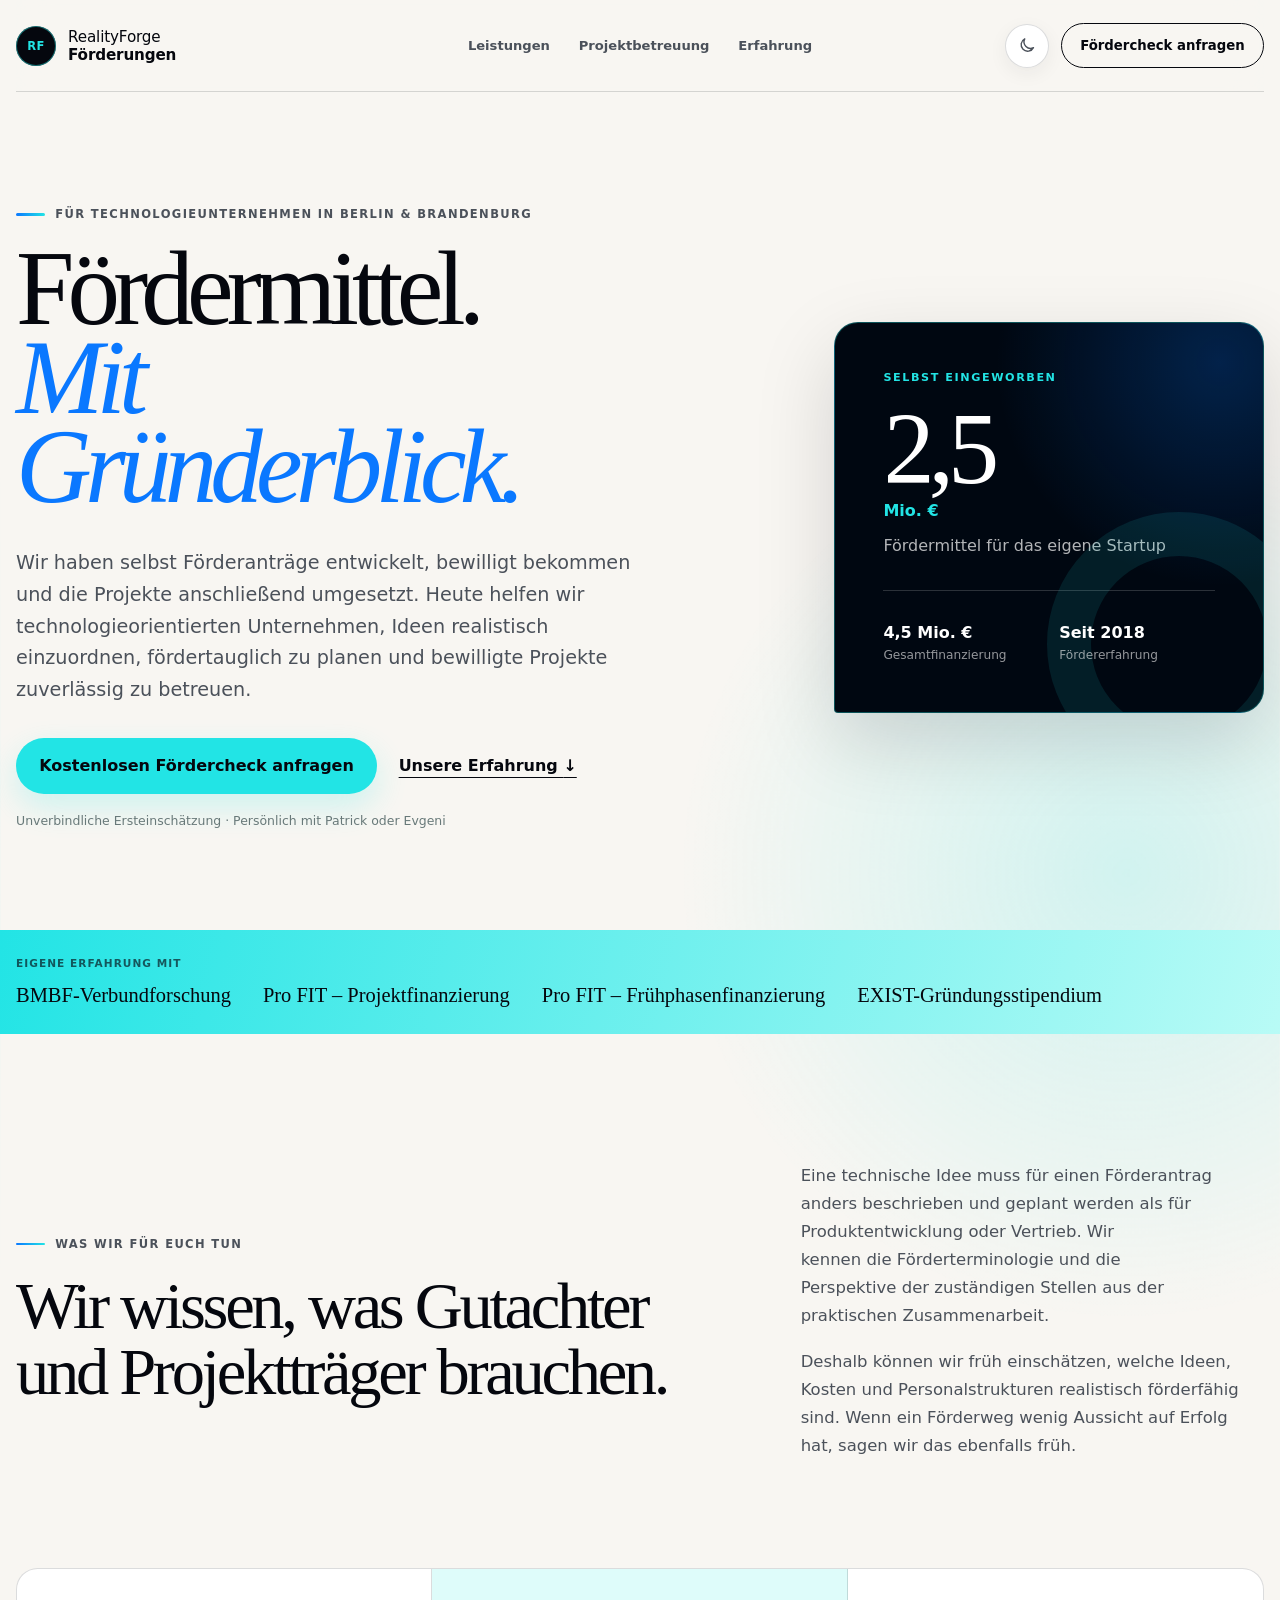
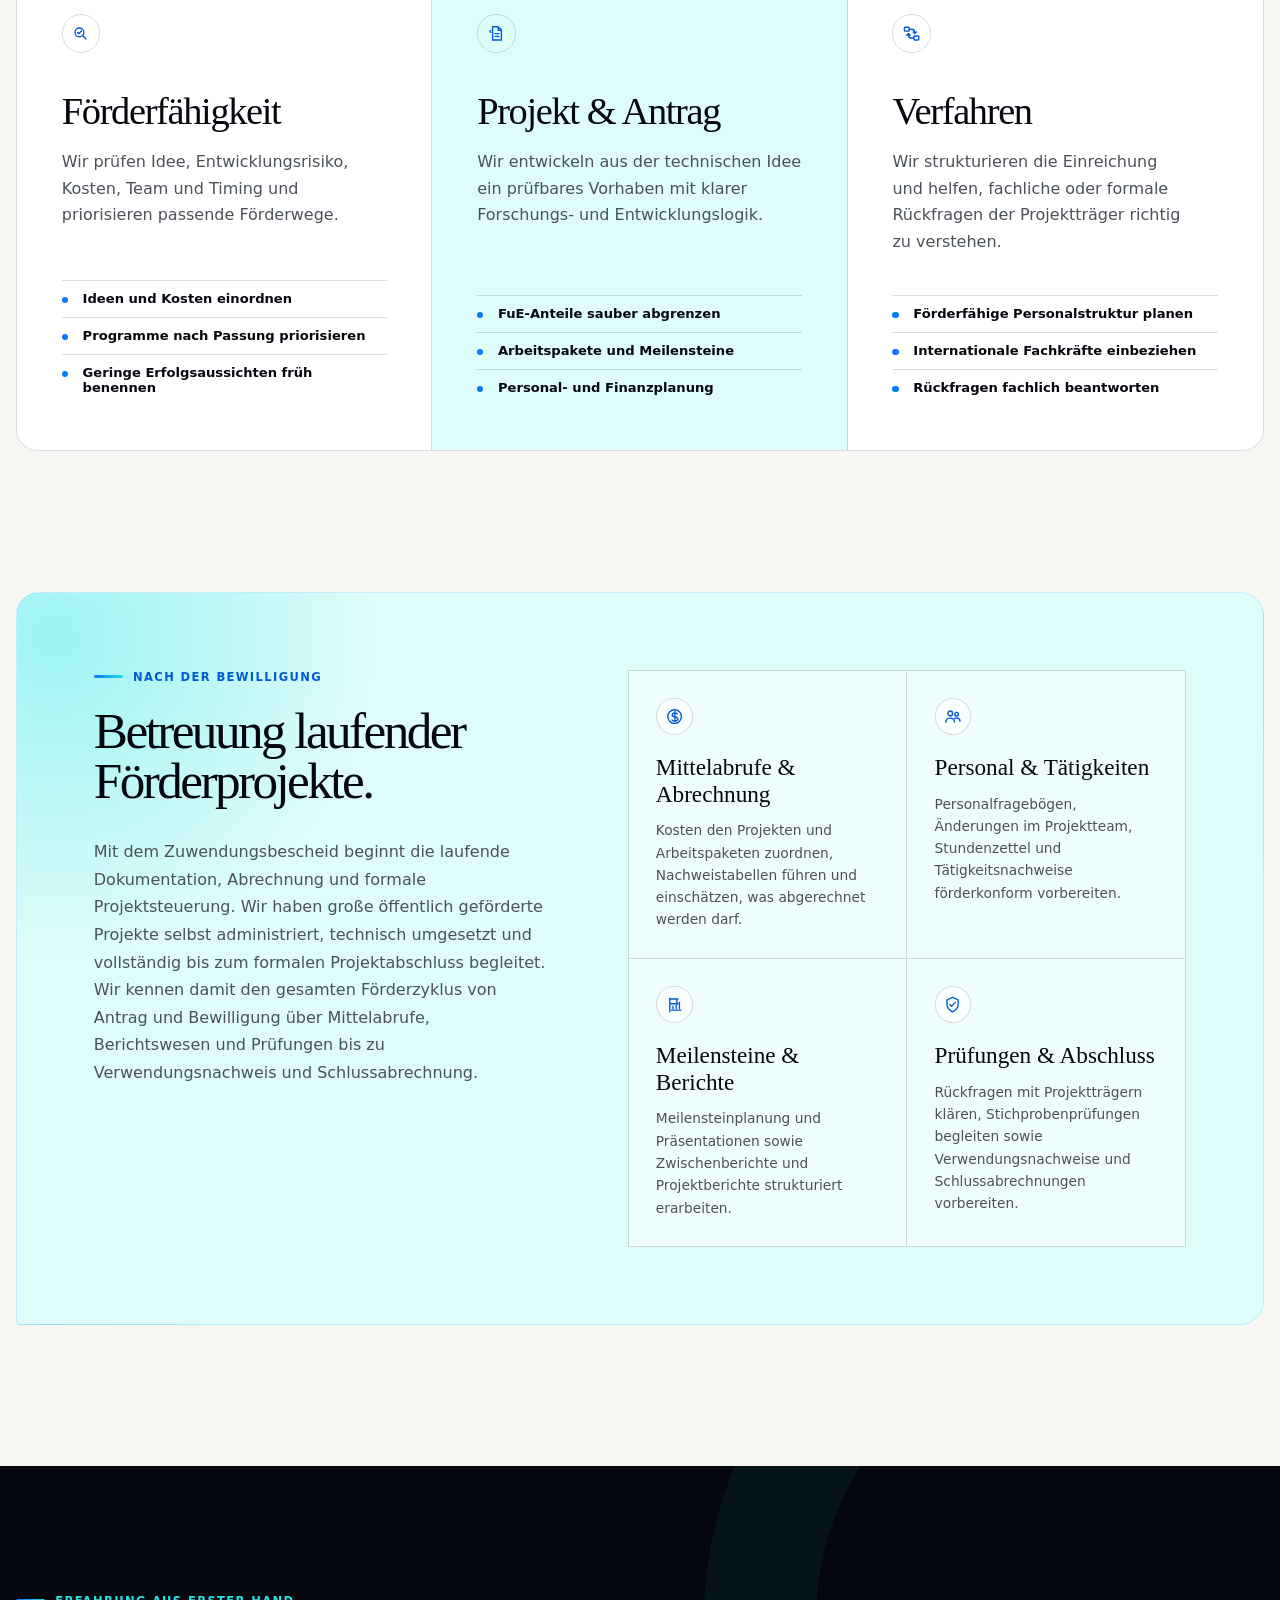
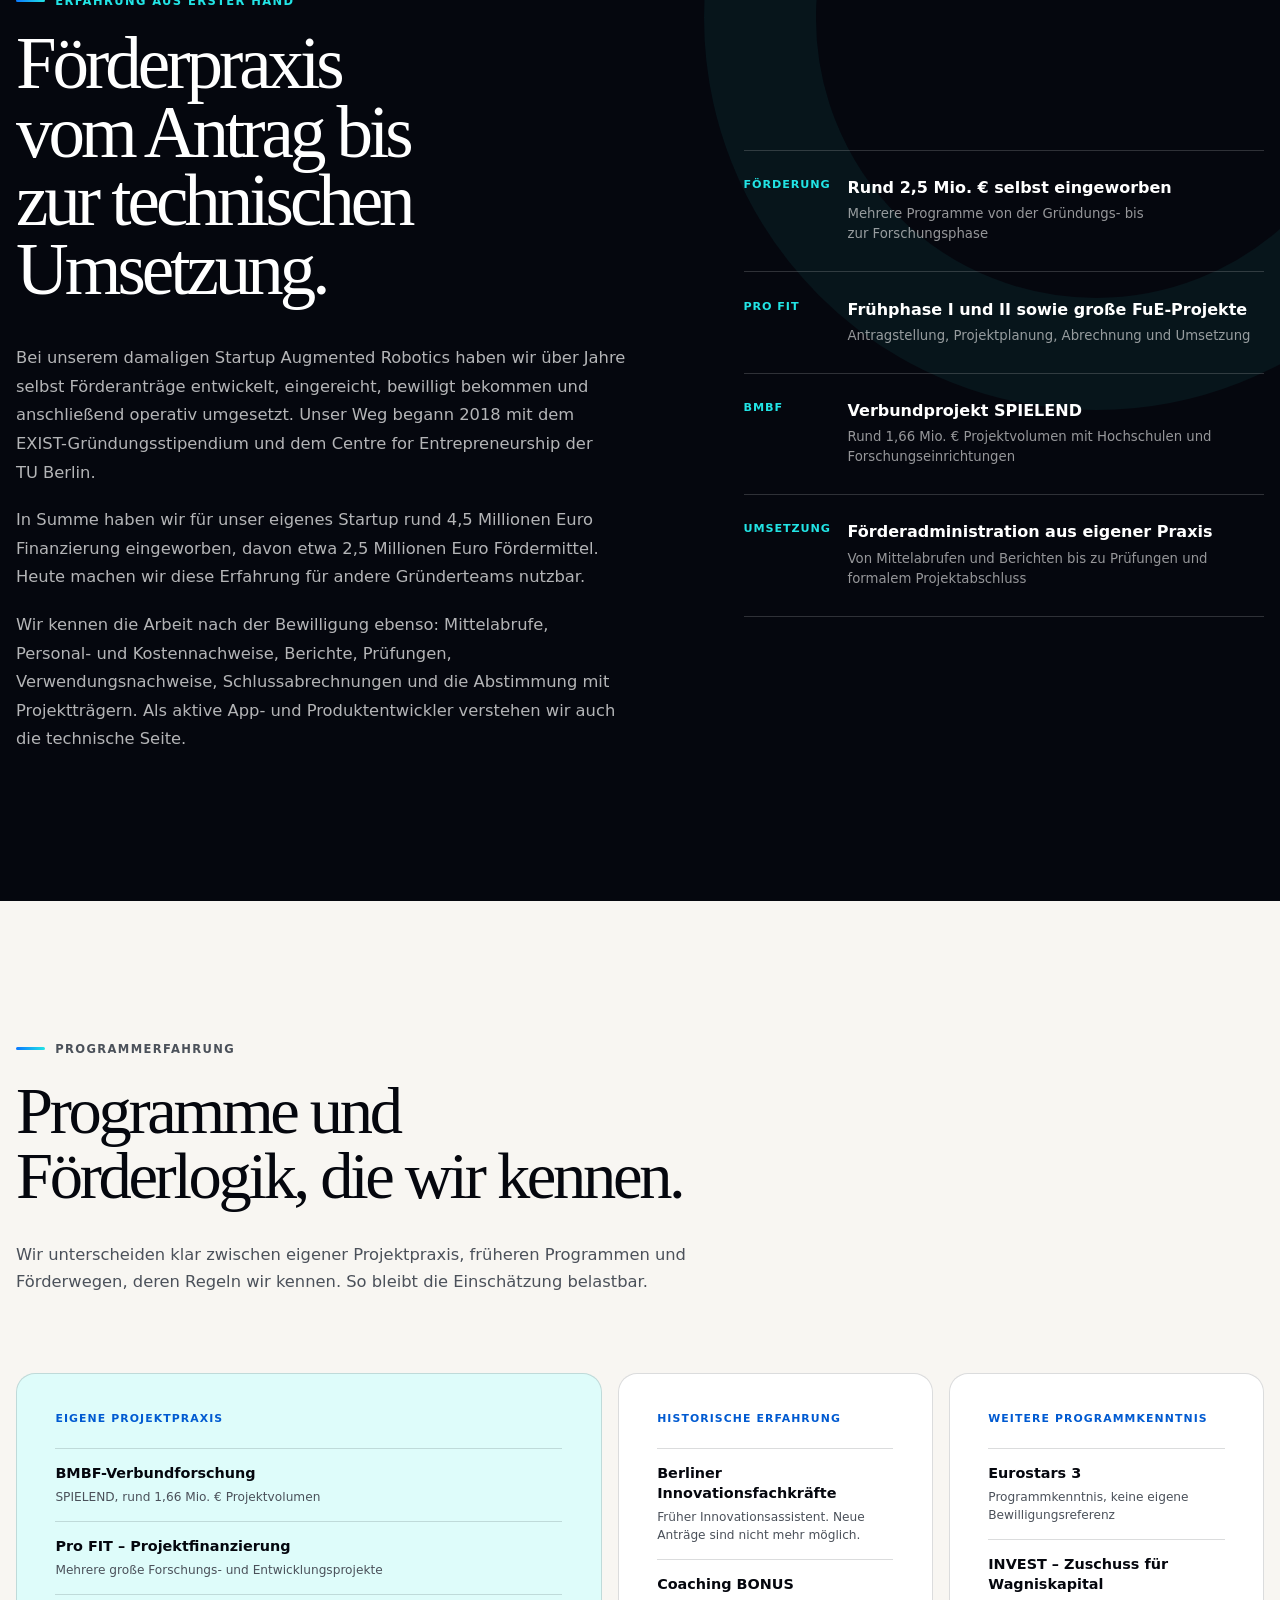
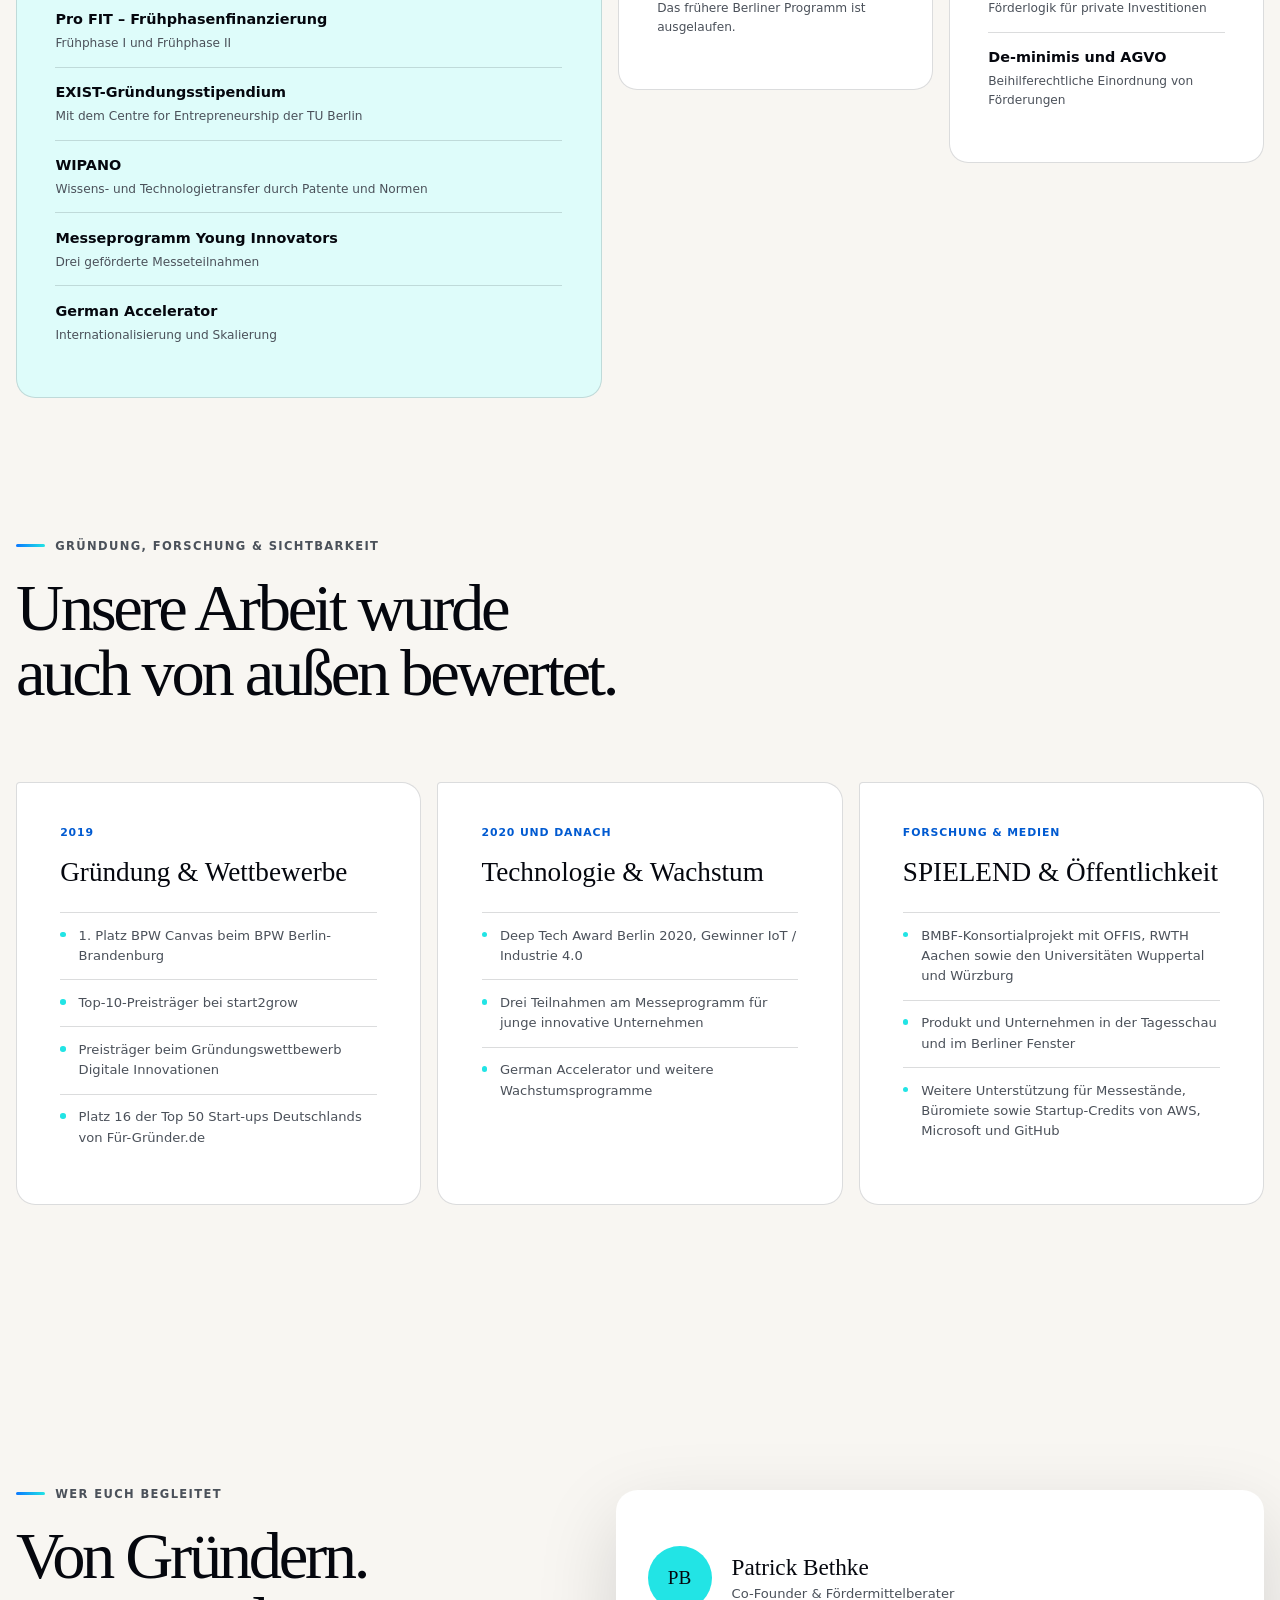
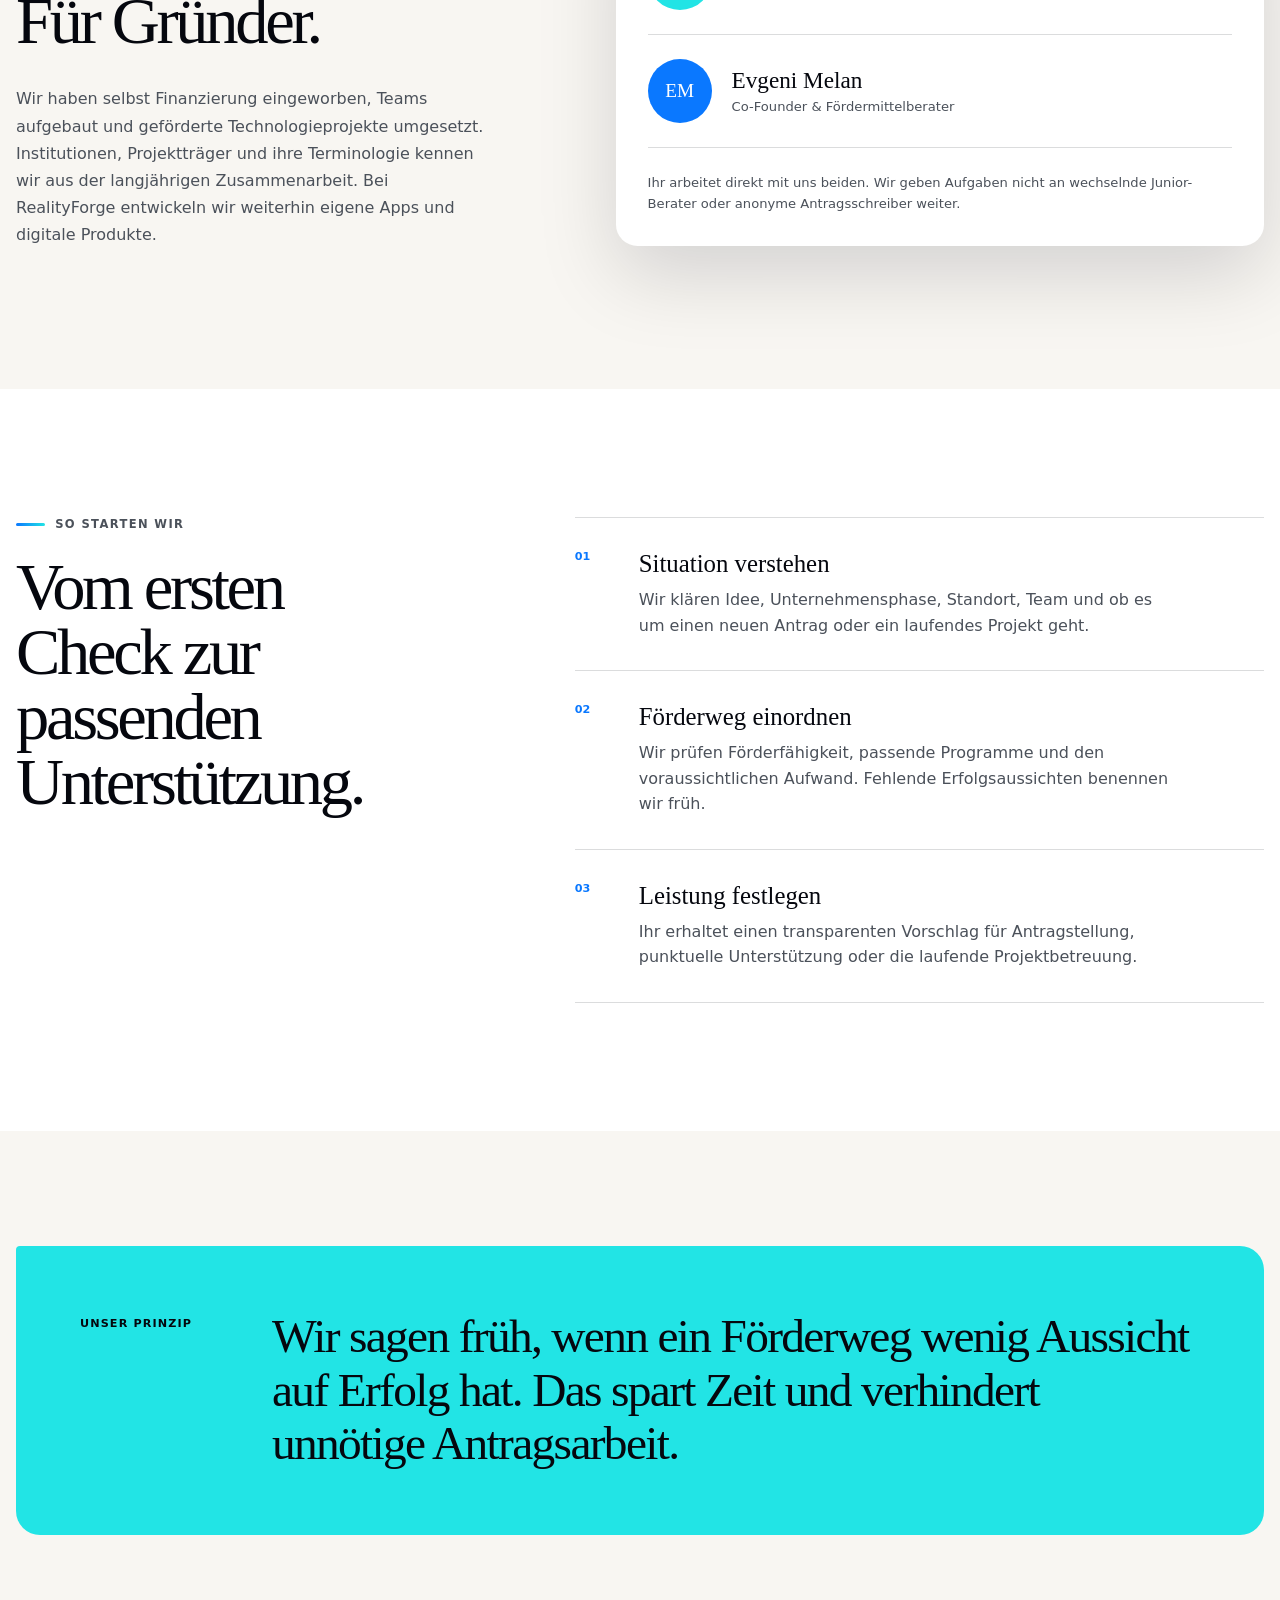
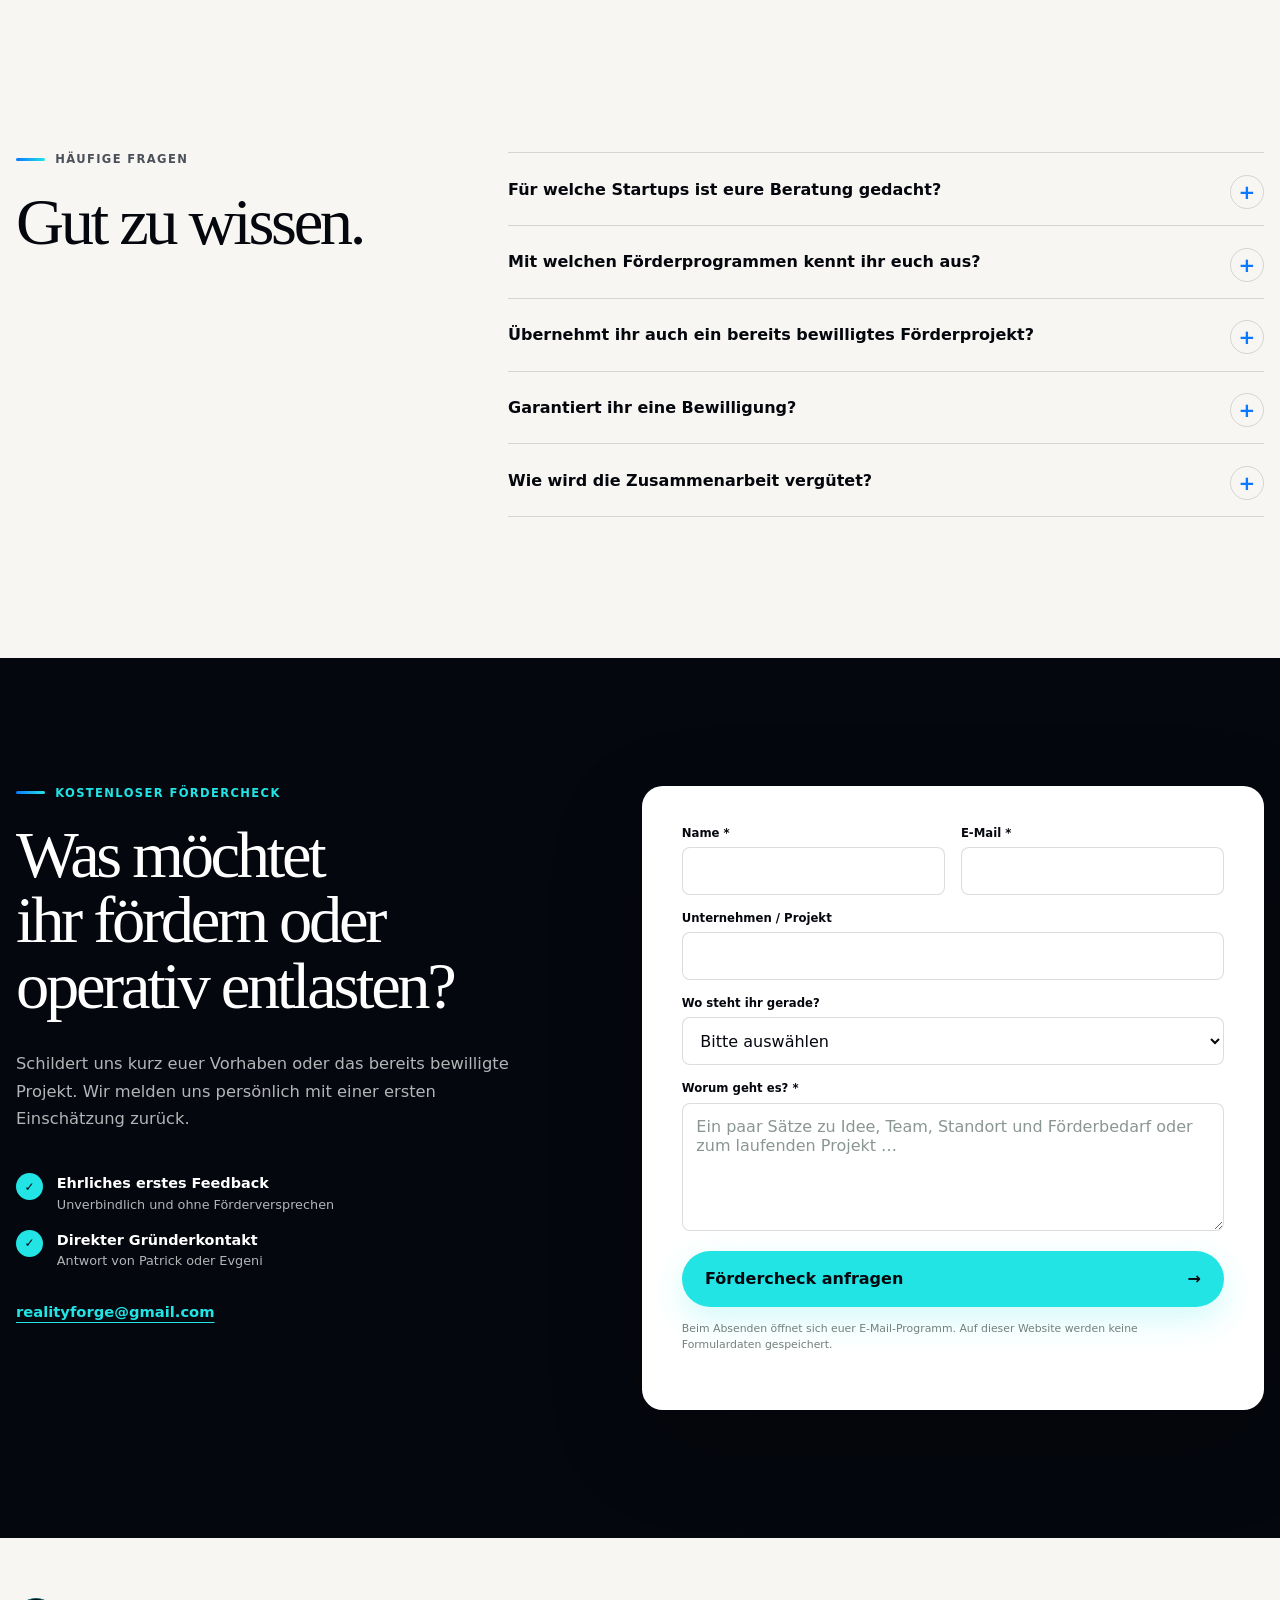
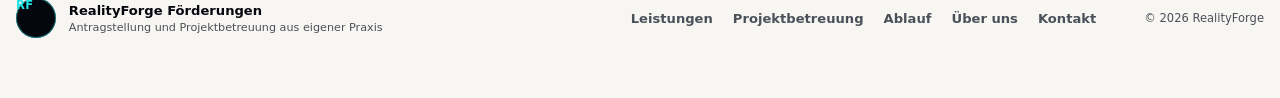
==== index.html @ 48eee64e "UI: Dark Mode und Leistungsicons ergänzen" ====
<!doctype html>
<html lang="de">
  <head>
    <meta charset="utf-8">
    <meta name="viewport" content="width=device-width, initial-scale=1">
    <meta name="description" content="RealityForge unterstützt technologieorientierte Unternehmen in Berlin und Brandenburg bei Förderfähigkeit, Antragstellung und der Betreuung laufender Förderprojekte.">
    <meta name="theme-color" content="#f8f6f2">
    <meta property="og:type" content="website">
    <meta property="og:locale" content="de_DE">
    <meta property="og:title" content="Fördermittel. Mit Gründerblick.">
    <meta property="og:description" content="Förderanträge und laufende Förderprojekte aus eigener Unternehmenspraxis begleiten lassen.">
    <meta property="og:url" content="https://foerderungen.realityforge.eu/">
    <meta property="og:image" content="https://foerderungen.realityforge.eu/public/og.png">
    <meta property="og:image:width" content="1200">
    <meta property="og:image:height" content="630">
    <meta property="og:image:alt" content="Fördermittel. Mit Gründerblick. Fördermittelberatung für Startups in Berlin und Brandenburg.">
    <meta name="twitter:card" content="summary_large_image">
    <meta name="twitter:title" content="Fördermittel. Mit Gründerblick.">
    <meta name="twitter:description" content="Förderanträge und laufende Förderprojekte aus eigener Unternehmenspraxis begleiten lassen.">
    <meta name="twitter:image" content="https://foerderungen.realityforge.eu/public/og.png">
    <link rel="canonical" href="https://foerderungen.realityforge.eu/">
    <title>RealityForge Fördermittelberatung · Berlin & Brandenburg</title>
    <script>
      (() => {
        const themeColor = document.querySelector('meta[name="theme-color"]');
        let theme = "light";

        try {
          const savedTheme = localStorage.getItem("theme");
          theme = savedTheme === "light" || savedTheme === "dark"
            ? savedTheme
            : window.matchMedia("(prefers-color-scheme: dark)").matches ? "dark" : "light";
        } catch (error) {
          theme = window.matchMedia("(prefers-color-scheme: dark)").matches ? "dark" : "light";
        }

        document.documentElement.dataset.theme = theme;
        document.documentElement.style.colorScheme = theme;
        themeColor.setAttribute("content", theme === "dark" ? "#090d14" : "#f8f6f2");
      })();
    </script>
    <link rel="stylesheet" href="styles.css">
    <script src="script.js" defer></script>
  </head>
  <body>
    <a class="skip-link" href="#main-content">Zum Inhalt springen</a>

    <header class="site-header">
      <a class="brand" href="#top" aria-label="RealityForge Fördermittelberatung – Startseite">
        <span class="brand-mark" aria-hidden="true">RF</span>
        <span>RealityForge <strong>Förderungen</strong></span>
      </a>
      <nav class="main-nav" aria-label="Hauptnavigation">
        <a href="#leistungen">Leistungen</a>
        <a href="#projektbetreuung">Projektbetreuung</a>
        <a href="#erfahrung">Erfahrung</a>
      </nav>
      <div class="header-actions">
        <button class="theme-toggle" type="button" aria-label="Dunklen Modus aktivieren" aria-pressed="false">
          <svg class="theme-icon theme-icon-moon" viewBox="0 0 24 24" aria-hidden="true">
            <path d="M20.2 15.2A8.5 8.5 0 0 1 8.8 3.8 8.5 8.5 0 1 0 20.2 15.2Z"></path>
          </svg>
          <svg class="theme-icon theme-icon-sun" viewBox="0 0 24 24" aria-hidden="true">
            <circle cx="12" cy="12" r="3.5"></circle>
            <path d="M12 2.2v2.1M12 19.7v2.1M21.8 12h-2.1M4.3 12H2.2M18.9 5.1l-1.5 1.5M6.6 17.4l-1.5 1.5M18.9 18.9l-1.5-1.5M6.6 6.6 5.1 5.1"></path>
          </svg>
        </button>
        <a class="header-cta" href="#kontakt">Fördercheck anfragen</a>
      </div>
    </header>

    <main id="main-content">
      <section class="hero" id="top" aria-labelledby="hero-title">
        <div class="hero-copy">
          <p class="eyebrow"><span></span> Für Technologieunternehmen in Berlin & Brandenburg</p>
          <h1 id="hero-title">Fördermittel.<br><em>Mit Gründerblick.</em></h1>
          <p class="hero-lead">
            Wir haben selbst Förderanträge entwickelt, bewilligt bekommen und die Projekte
            anschließend umgesetzt. Heute helfen wir technologieorientierten Unternehmen,
            Ideen realistisch einzuordnen, fördertauglich zu planen und bewilligte Projekte
            zuverlässig zu betreuen.
          </p>
          <div class="hero-actions">
            <a class="button button-primary" href="#kontakt">Kostenlosen Fördercheck anfragen</a>
            <a class="text-link" href="#erfahrung">Unsere Erfahrung <span aria-hidden="true">↓</span></a>
          </div>
          <p class="hero-note">Unverbindliche Ersteinschätzung · Persönlich mit Patrick oder Evgeni</p>
        </div>

        <aside class="funding-card" aria-label="Unsere Finanzierungserfahrung">
          <p class="card-kicker">Selbst eingeworben</p>
          <p class="card-number">2,5 <span>Mio. €</span></p>
          <p class="card-label">Fördermittel für das eigene Startup</p>
          <div class="card-rule"></div>
          <div class="card-meta">
            <div><strong>4,5 Mio. €</strong><span>Gesamtfinanzierung</span></div>
            <div><strong>Seit 2018</strong><span>Fördererfahrung</span></div>
          </div>
        </aside>
      </section>

      <section class="trust-strip" aria-label="Ausgewählte Erfahrung">
        <p>Eigene Erfahrung mit</p>
        <ul>
          <li>BMBF-Verbundforschung</li>
          <li>Pro FIT – Projektfinanzierung</li>
          <li>Pro FIT – Frühphasenfinanzierung</li>
          <li>EXIST-Gründungsstipendium</li>
        </ul>
      </section>

      <section class="section section-intro" id="leistungen" aria-labelledby="services-title">
        <div class="section-heading reveal">
          <p class="eyebrow"><span></span> Was wir für euch tun</p>
          <h2 id="services-title">Wir wissen, was Gutachter und Projektträger brauchen.</h2>
        </div>
        <div class="section-copy reveal">
          <p>
            Eine technische Idee muss für einen Förderantrag anders beschrieben und geplant
            werden als für Produktentwicklung oder Vertrieb. Wir kennen die Förderterminologie
            und die Perspektive der zuständigen Stellen aus der praktischen Zusammenarbeit.
          </p>
          <p>
            Deshalb können wir früh einschätzen, welche Ideen, Kosten und Personalstrukturen
            realistisch förderfähig sind. Wenn ein Förderweg wenig Aussicht auf Erfolg hat,
            sagen wir das ebenfalls früh.
          </p>
        </div>
      </section>

      <section class="service-grid" aria-label="Unsere Leistungen">
        <article class="service-card reveal">
          <span class="service-icon" aria-hidden="true">
            <svg viewBox="0 0 24 24"><circle cx="10.5" cy="10.5" r="5.5"></circle><path d="m14.5 14.5 4.3 4.3M8.2 10.6l1.5 1.5 3.2-3.4"></path></svg>
          </span>
          <h3>Förderfähigkeit</h3>
          <p>Wir prüfen Idee, Entwicklungsrisiko, Kosten, Team und Timing und priorisieren passende Förderwege.</p>
          <ul>
            <li>Ideen und Kosten einordnen</li>
            <li>Programme nach Passung priorisieren</li>
            <li>Geringe Erfolgsaussichten früh benennen</li>
          </ul>
        </article>
        <article class="service-card service-card-accent reveal">
          <span class="service-icon" aria-hidden="true">
            <svg viewBox="0 0 24 24"><path d="M7 3.5h7l4 4V20H7zM14 3.5V8h4M10 12h5M10 15.5h5"></path><path d="m4.5 8.5-1 1 1 1"></path></svg>
          </span>
          <h3>Projekt & Antrag</h3>
          <p>Wir entwickeln aus der technischen Idee ein prüfbares Vorhaben mit klarer Forschungs- und Entwicklungslogik.</p>
          <ul>
            <li>FuE-Anteile sauber abgrenzen</li>
            <li>Arbeitspakete und Meilensteine</li>
            <li>Personal- und Finanzplanung</li>
          </ul>
        </article>
        <article class="service-card reveal">
          <span class="service-icon" aria-hidden="true">
            <svg viewBox="0 0 24 24"><rect x="3" y="4" width="6" height="5" rx="1"></rect><rect x="15" y="15" width="6" height="5" rx="1"></rect><path d="M9 6.5h3a4 4 0 0 1 4 4v1M15 17.5h-3a4 4 0 0 1-4-4v-1M14 10l2 2 2-2M10 14l-2-2-2 2"></path></svg>
          </span>
          <h3>Verfahren</h3>
          <p>Wir strukturieren die Einreichung und helfen, fachliche oder formale Rückfragen der Projektträger richtig zu verstehen.</p>
          <ul>
            <li>Förderfähige Personalstruktur planen</li>
            <li>Internationale Fachkräfte einbeziehen</li>
            <li>Rückfragen fachlich beantworten</li>
          </ul>
        </article>
      </section>

      <section class="project-support-section" id="projektbetreuung" aria-labelledby="project-support-title">
        <div class="project-support-copy reveal">
          <p class="eyebrow eyebrow-light"><span></span> Nach der Bewilligung</p>
          <h2 id="project-support-title">Betreuung laufender<br>Förderprojekte.</h2>
          <p>
            Mit dem Zuwendungsbescheid beginnt die laufende Dokumentation, Abrechnung und
            formale Projektsteuerung. Wir haben große öffentlich geförderte Projekte selbst
            administriert, technisch umgesetzt und vollständig bis zum formalen Projektabschluss
            begleitet. Wir kennen damit den gesamten Förderzyklus von Antrag und Bewilligung über
            Mittelabrufe, Berichtswesen und Prüfungen bis zu Verwendungsnachweis und Schlussabrechnung.
          </p>
        </div>
        <div class="support-grid reveal">
          <article>
            <span class="support-icon" aria-hidden="true">
              <svg viewBox="0 0 24 24"><circle cx="12" cy="12" r="8.5"></circle><path d="M15.5 8.5c-.8-.7-1.8-1-3-1-2 0-3.5 1.1-3.5 2.6s1.4 2.1 3.4 2.4 3.6.9 3.6 2.5-1.6 2.6-3.7 2.6c-1.4 0-2.7-.5-3.6-1.3M12.4 5.5v13"></path></svg>
            </span>
            <h3>Mittelabrufe & Abrechnung</h3>
            <p>Kosten den Projekten und Arbeitspaketen zuordnen, Nachweistabellen führen und einschätzen, was abgerechnet werden darf.</p>
          </article>
          <article>
            <span class="support-icon" aria-hidden="true">
              <svg viewBox="0 0 24 24"><circle cx="9" cy="8" r="3"></circle><circle cx="17" cy="9" r="2.3"></circle><path d="M3.5 19c.4-3.3 2.4-5 5.5-5s5.1 1.7 5.5 5M14.5 14.5c.8-.5 1.7-.7 2.7-.7 2.3 0 3.8 1.3 4.1 3.8"></path></svg>
            </span>
            <h3>Personal & Tätigkeiten</h3>
            <p>Personalfragebögen, Änderungen im Projektteam, Stundenzettel und Tätigkeitsnachweise förderkonform vorbereiten.</p>
          </article>
          <article>
            <span class="support-icon" aria-hidden="true">
              <svg viewBox="0 0 24 24"><path d="M6 21V4M6 5h10l-1.7 3L16 11H6"></path><path d="M10 17v-3M14 17v-5M18 17V9M8 19h12"></path></svg>
            </span>
            <h3>Meilensteine & Berichte</h3>
            <p>Meilensteinplanung und Präsentationen sowie Zwischenberichte und Projektberichte strukturiert erarbeiten.</p>
          </article>
          <article>
            <span class="support-icon" aria-hidden="true">
              <svg viewBox="0 0 24 24"><path d="M12 3 19 6v5.2c0 4.4-2.7 7.7-7 9.8-4.3-2.1-7-5.4-7-9.8V6z"></path><path d="m8.5 12 2.2 2.2 4.8-5"></path></svg>
            </span>
            <h3>Prüfungen & Abschluss</h3>
            <p>Rückfragen mit Projektträgern klären, Stichprobenprüfungen begleiten sowie Verwendungsnachweise und Schlussabrechnungen vorbereiten.</p>
          </article>
        </div>
      </section>

      <section class="experience-section" id="erfahrung" aria-labelledby="experience-title">
        <div class="experience-story reveal">
          <p class="eyebrow eyebrow-light"><span></span> Erfahrung aus erster Hand</p>
          <h2 id="experience-title">Förderpraxis vom Antrag bis zur technischen Umsetzung.</h2>
          <p>
            Bei unserem damaligen Startup Augmented Robotics haben wir über Jahre selbst
            Förderanträge entwickelt, eingereicht, bewilligt bekommen und anschließend
            operativ umgesetzt. Unser Weg begann 2018 mit dem EXIST-Gründungsstipendium
            und dem Centre for Entrepreneurship der TU Berlin.
          </p>
          <p>
            In Summe haben wir für unser eigenes Startup rund 4,5 Millionen Euro Finanzierung
            eingeworben, davon etwa 2,5 Millionen Euro Fördermittel. Heute machen wir diese
            Erfahrung für andere Gründerteams nutzbar.
          </p>
          <p>
            Wir kennen die Arbeit nach der Bewilligung ebenso: Mittelabrufe, Personal- und
            Kostennachweise, Berichte, Prüfungen, Verwendungsnachweise, Schlussabrechnungen
            und die Abstimmung mit Projektträgern. Als aktive App- und Produktentwickler
            verstehen wir auch die technische Seite.
          </p>
        </div>

        <div class="milestones reveal" aria-label="Unsere Meilensteine">
          <div class="milestone">
            <span>Förderung</span>
            <div><strong>Rund 2,5 Mio. € selbst eingeworben</strong><p>Mehrere Programme von der Gründungs- bis zur Forschungsphase</p></div>
          </div>
          <div class="milestone">
            <span>Pro FIT</span>
            <div><strong>Frühphase I und II sowie große FuE-Projekte</strong><p>Antragstellung, Projektplanung, Abrechnung und Umsetzung</p></div>
          </div>
          <div class="milestone">
            <span>BMBF</span>
            <div><strong>Verbundprojekt SPIELEND</strong><p>Rund 1,66 Mio. € Projektvolumen mit Hochschulen und Forschungseinrichtungen</p></div>
          </div>
          <div class="milestone">
            <span>Umsetzung</span>
            <div><strong>Förderadministration aus eigener Praxis</strong><p>Von Mittelabrufen und Berichten bis zu Prüfungen und formalem Projektabschluss</p></div>
          </div>
        </div>
      </section>

      <section class="program-section" aria-labelledby="program-title">
        <div class="program-heading reveal">
          <p class="eyebrow"><span></span> Programmerfahrung</p>
          <h2 id="program-title">Programme und Förderlogik, die wir kennen.</h2>
          <p>
            Wir unterscheiden klar zwischen eigener Projektpraxis, früheren Programmen und
            Förderwegen, deren Regeln wir kennen. So bleibt die Einschätzung belastbar.
          </p>
        </div>
        <div class="program-groups">
          <article class="program-card program-card-primary reveal">
            <p class="program-label">Eigene Projektpraxis</p>
            <ul>
              <li><strong>BMBF-Verbundforschung</strong><span>SPIELEND, rund 1,66 Mio. € Projektvolumen</span></li>
              <li><strong>Pro FIT – Projektfinanzierung</strong><span>Mehrere große Forschungs- und Entwicklungsprojekte</span></li>
              <li><strong>Pro FIT – Frühphasenfinanzierung</strong><span>Frühphase I und Frühphase II</span></li>
              <li><strong>EXIST-Gründungsstipendium</strong><span>Mit dem Centre for Entrepreneurship der TU Berlin</span></li>
              <li><strong>WIPANO</strong><span>Wissens- und Technologietransfer durch Patente und Normen</span></li>
              <li><strong>Messeprogramm Young Innovators</strong><span>Drei geförderte Messeteilnahmen</span></li>
              <li><strong>German Accelerator</strong><span>Internationalisierung und Skalierung</span></li>
            </ul>
          </article>
          <article class="program-card reveal">
            <p class="program-label">Historische Erfahrung</p>
            <ul>
              <li><strong>Berliner Innovationsfachkräfte</strong><span>Früher Innovationsassistent. Neue Anträge sind nicht mehr möglich.</span></li>
              <li><strong>Coaching BONUS</strong><span>Das frühere Berliner Programm ist ausgelaufen.</span></li>
            </ul>
          </article>
          <article class="program-card reveal">
            <p class="program-label">Weitere Programmkenntnis</p>
            <ul>
              <li><strong>Eurostars 3</strong><span>Programmkenntnis, keine eigene Bewilligungsreferenz</span></li>
              <li><strong>INVEST – Zuschuss für Wagniskapital</strong><span>Förderlogik für private Investitionen</span></li>
              <li><strong>De-minimis und AGVO</strong><span>Beihilferechtliche Einordnung von Förderungen</span></li>
            </ul>
          </article>
        </div>
      </section>

      <section class="proof-section" aria-labelledby="proof-title">
        <div class="proof-heading reveal">
          <p class="eyebrow"><span></span> Gründung, Forschung & Sichtbarkeit</p>
          <h2 id="proof-title">Unsere Arbeit wurde auch von außen bewertet.</h2>
        </div>
        <div class="proof-grid">
          <article class="proof-card reveal">
            <p class="proof-year">2019</p>
            <h3>Gründung & Wettbewerbe</h3>
            <ul>
              <li>1. Platz BPW Canvas beim BPW Berlin-Brandenburg</li>
              <li>Top-10-Preisträger bei start2grow</li>
              <li>Preisträger beim Gründungswettbewerb Digitale Innovationen</li>
              <li>Platz 16 der Top 50 Start-ups Deutschlands von Für-Gründer.de</li>
            </ul>
          </article>
          <article class="proof-card reveal">
            <p class="proof-year">2020 und danach</p>
            <h3>Technologie & Wachstum</h3>
            <ul>
              <li>Deep Tech Award Berlin 2020, Gewinner IoT / Industrie 4.0</li>
              <li>Drei Teilnahmen am Messeprogramm für junge innovative Unternehmen</li>
              <li>German Accelerator und weitere Wachstumsprogramme</li>
            </ul>
          </article>
          <article class="proof-card reveal">
            <p class="proof-year">Forschung & Medien</p>
            <h3>SPIELEND & Öffentlichkeit</h3>
            <ul>
              <li>BMBF-Konsortialprojekt mit OFFIS, RWTH Aachen sowie den Universitäten Wuppertal und Würzburg</li>
              <li>Produkt und Unternehmen in der Tagesschau und im Berliner Fenster</li>
              <li>Weitere Unterstützung für Messestände, Büromiete sowie Startup-Credits von AWS, Microsoft und GitHub</li>
            </ul>
          </article>
        </div>
      </section>

      <section class="founder-section" id="ueber-uns" aria-labelledby="founders-title">
        <div class="founder-intro reveal">
          <p class="eyebrow"><span></span> Wer euch begleitet</p>
          <h2 id="founders-title">Von Gründern.<br>Für Gründer.</h2>
          <p>
            Wir haben selbst Finanzierung eingeworben, Teams aufgebaut und geförderte
            Technologieprojekte umgesetzt. Institutionen, Projektträger und ihre Terminologie
            kennen wir aus der langjährigen Zusammenarbeit. Bei RealityForge entwickeln wir
            weiterhin eigene Apps und digitale Produkte.
          </p>
        </div>
        <div class="founder-cards reveal">
          <article class="founder-card">
            <span class="founder-initials" aria-hidden="true">PB</span>
            <div><h3>Patrick Bethke</h3><p>Co-Founder & Fördermittelberater</p></div>
          </article>
          <article class="founder-card">
            <span class="founder-initials" aria-hidden="true">EM</span>
            <div><h3>Evgeni Melan</h3><p>Co-Founder & Fördermittelberater</p></div>
          </article>
          <p class="founder-note">Ihr arbeitet direkt mit uns beiden. Wir geben Aufgaben nicht an wechselnde Junior-Berater oder anonyme Antragsschreiber weiter.</p>
        </div>
      </section>

      <section class="process-section" id="ablauf" aria-labelledby="process-title">
        <div class="section-heading reveal">
          <p class="eyebrow"><span></span> So starten wir</p>
          <h2 id="process-title">Vom ersten Check zur passenden Unterstützung.</h2>
        </div>
        <ol class="process-list">
          <li class="reveal">
            <span>01</span>
            <div><h3>Situation verstehen</h3><p>Wir klären Idee, Unternehmensphase, Standort, Team und ob es um einen neuen Antrag oder ein laufendes Projekt geht.</p></div>
          </li>
          <li class="reveal">
            <span>02</span>
            <div><h3>Förderweg einordnen</h3><p>Wir prüfen Förderfähigkeit, passende Programme und den voraussichtlichen Aufwand. Fehlende Erfolgsaussichten benennen wir früh.</p></div>
          </li>
          <li class="reveal">
            <span>03</span>
            <div><h3>Leistung festlegen</h3><p>Ihr erhaltet einen transparenten Vorschlag für Antragstellung, punktuelle Unterstützung oder die laufende Projektbetreuung.</p></div>
          </li>
        </ol>
      </section>

      <section class="principle-banner reveal" aria-label="Unser Beratungsprinzip">
        <p>Unser Prinzip</p>
        <blockquote>Wir sagen früh, wenn ein Förderweg wenig Aussicht auf Erfolg hat. Das spart Zeit und verhindert unnötige Antragsarbeit.</blockquote>
      </section>

      <section class="faq-section" aria-labelledby="faq-title">
        <div class="faq-heading reveal">
          <p class="eyebrow"><span></span> Häufige Fragen</p>
          <h2 id="faq-title">Gut zu wissen.</h2>
        </div>
        <div class="faq-list">
          <details class="reveal">
            <summary>Für welche Startups ist eure Beratung gedacht?</summary>
            <p>Unser Fokus liegt auf innovativen und technologieorientierten Gründungsteams und Unternehmen aus Berlin und Brandenburg. Wir unterstützen frühe Vorhaben ebenso wie bereits bewilligte Projekte.</p>
          </details>
          <details class="reveal">
            <summary>Mit welchen Förderprogrammen kennt ihr euch aus?</summary>
            <p>Eigene Projektpraxis haben wir unter anderem mit dem EXIST-Gründungsstipendium, Pro FIT, BMBF-Verbundforschung, WIPANO, dem Messeprogramm Young Innovators und German Accelerator. Eurostars 3 und INVEST kennen wir aus der Programmlogik. Coaching BONUS und Berliner Innovationsfachkräfte führen wir nur als historische Erfahrung, da neue Anträge dort nicht mehr möglich sind.</p>
          </details>
          <details class="reveal">
            <summary>Übernehmt ihr auch ein bereits bewilligtes Förderprojekt?</summary>
            <p>Ja. Wir unterstützen während des gesamten Förderzyklus bis zum formalen Projektabschluss. Dazu gehören Mittelabrufe, Kosten- und Personalzuordnung, Stundenzettel, Tätigkeitsnachweise, Meilensteine, Berichte, Rückfragen, Stichprobenprüfungen sowie Verwendungsnachweise und Schlussabrechnungen. Der genaue Umfang richtet sich nach Programm und Projekt.</p>
          </details>
          <details class="reveal">
            <summary>Garantiert ihr eine Bewilligung?</summary>
            <p>Nein. Eine seriöse Fördermittelberatung kann keine Bewilligung garantieren. Wir können aber Chancen realistisch einordnen und die Qualität, Klarheit und Förderlogik eures Antrags verbessern.</p>
          </details>
          <details class="reveal">
            <summary>Wie wird die Zusammenarbeit vergütet?</summary>
            <p>Je nach Komplexität vereinbaren wir für Anträge eine kleine Startpauschale und eine Erfolgsvergütung auf die tatsächlich bewilligte Fördersumme. Bei einer Bewilligung wird die Startpauschale vollständig angerechnet. Die Betreuung laufender Projekte kalkulieren wir passend zum tatsächlichen Aufwand. Vor Beginn erhaltet ihr eine klare Beispielrechnung.</p>
          </details>
        </div>
      </section>

      <section class="contact-section" id="kontakt" aria-labelledby="contact-title">
        <div class="contact-copy reveal">
          <p class="eyebrow eyebrow-light"><span></span> Kostenloser Fördercheck</p>
          <h2 id="contact-title">Was möchtet ihr fördern oder operativ entlasten?</h2>
          <p>
            Schildert uns kurz euer Vorhaben oder das bereits bewilligte Projekt. Wir melden
            uns persönlich mit einer ersten Einschätzung zurück.
          </p>
          <div class="contact-promise">
            <span aria-hidden="true">✓</span>
            <p><strong>Ehrliches erstes Feedback</strong>Unverbindlich und ohne Förderversprechen</p>
          </div>
          <div class="contact-promise">
            <span aria-hidden="true">✓</span>
            <p><strong>Direkter Gründerkontakt</strong>Antwort von Patrick oder Evgeni</p>
          </div>
          <a class="contact-email" href="mailto:realityforge@gmail.com">realityforge@gmail.com</a>
        </div>

        <form class="contact-form reveal" data-recipient="realityforge@gmail.com">
          <div class="field-row">
            <label>
              <span>Name *</span>
              <input type="text" name="name" autocomplete="name" required>
            </label>
            <label>
              <span>E-Mail *</span>
              <input type="email" name="email" autocomplete="email" required>
            </label>
          </div>
          <label>
            <span>Unternehmen / Projekt</span>
            <input type="text" name="startup" autocomplete="organization">
          </label>
          <label>
            <span>Wo steht ihr gerade?</span>
            <select name="phase">
              <option value="">Bitte auswählen</option>
              <option>Ideenphase / Vorgründung</option>
              <option>Gegründet, vor erster Finanzierung</option>
              <option>Bereits finanziert / in Wachstum</option>
              <option>Förderprojekt bereits bewilligt / läuft</option>
              <option>Sonstige Situation</option>
            </select>
          </label>
          <label>
            <span>Worum geht es? *</span>
            <textarea name="message" rows="5" required placeholder="Ein paar Sätze zu Idee, Team, Standort und Förderbedarf oder zum laufenden Projekt …"></textarea>
          </label>
          <button class="button button-primary button-submit" type="submit">Fördercheck anfragen <span aria-hidden="true">→</span></button>
          <p class="form-note">Beim Absenden öffnet sich euer E-Mail-Programm. Auf dieser Website werden keine Formulardaten gespeichert.</p>
          <p class="form-status" role="status" aria-live="polite"></p>
        </form>
      </section>
    </main>

    <footer class="site-footer">
      <div class="footer-brand">
        <span class="brand-mark" aria-hidden="true">RF</span>
        <p><strong>RealityForge Förderungen</strong><span>Antragstellung und Projektbetreuung aus eigener Praxis</span></p>
      </div>
      <div class="footer-links">
        <a href="#leistungen">Leistungen</a>
        <a href="#projektbetreuung">Projektbetreuung</a>
        <a href="#ablauf">Ablauf</a>
        <a href="#ueber-uns">Über uns</a>
        <a href="#kontakt">Kontakt</a>
      </div>
      <p class="copyright">© <span data-current-year>2026</span> RealityForge</p>
    </footer>
  </body>
</html>
---- styles.css ----
:root {
  color-scheme: light;
  --ink: #05070e;
  --ink-deep: #000711;
  --ink-soft: #4b515a;
  --paper: #f8f6f2;
  --paper-light: #ffffff;
  --dark-section: #05070e;
  --dark-section-deep: #000711;
  --on-dark: #ffffff;
  --on-dark-soft: rgba(255, 255, 255, 0.7);
  --on-dark-muted: rgba(255, 255, 255, 0.58);
  --header-surface: rgba(248, 246, 242, 0.88);
  --support-surface: rgba(255, 255, 255, 0.52);
  --icon-surface: rgba(255, 255, 255, 0.64);
  --field-surface: #ffffff;
  --contrast-ink: #05070e;
  --hero-note: #687979;
  --form-muted: #71807d;
  --placeholder: #8a9693;
  --cyan: #22e4e5;
  --cyan-soft: #defcfa;
  --blue: #0a78ff;
  --blue-dark: #005ad1;
  --mint: var(--cyan);
  --mint-bright: var(--cyan-soft);
  --orange: var(--blue);
  --orange-dark: var(--blue-dark);
  --line: rgba(5, 7, 14, 0.14);
  --line-light: rgba(255, 255, 255, 0.17);
  --shadow: 0 1.8rem 5rem rgba(0, 7, 17, 0.15);
  --max: 78rem;
  font-family: Inter, ui-sans-serif, system-ui, -apple-system, BlinkMacSystemFont, "Segoe UI", sans-serif;
  color: var(--ink);
  background: var(--paper);
  font-synthesis: none;
}

:root[data-theme="dark"] {
  color-scheme: dark;
  --ink: #eef5f6;
  --ink-soft: #aebbbd;
  --paper: #090d14;
  --paper-light: #111722;
  --dark-section: #03060b;
  --dark-section-deep: #000711;
  --on-dark: #f7fbfb;
  --on-dark-soft: rgba(239, 248, 248, 0.72);
  --on-dark-muted: rgba(239, 248, 248, 0.6);
  --header-surface: rgba(9, 13, 20, 0.9);
  --support-surface: rgba(7, 21, 29, 0.72);
  --icon-surface: rgba(17, 23, 34, 0.72);
  --field-surface: #0a111b;
  --hero-note: #8fa1a3;
  --form-muted: #95a5a7;
  --placeholder: #829295;
  --cyan-soft: #0d2a33;
  --blue: #4c9fff;
  --blue-dark: #75b7ff;
  --mint-bright: #0d2a33;
  --line: rgba(213, 239, 241, 0.16);
  --line-light: rgba(255, 255, 255, 0.2);
  --shadow: 0 1.8rem 5rem rgba(0, 0, 0, 0.42);
}

* {
  box-sizing: border-box;
}

html {
  scroll-behavior: smooth;
  scroll-padding-top: 7rem;
}

body {
  min-width: 20rem;
  margin: 0;
  overflow-x: hidden;
  background:
    radial-gradient(circle at 88% 9%, rgba(34, 228, 229, 0.18), transparent 28rem),
    var(--paper);
  color: var(--ink);
  transition: background-color 220ms ease, color 220ms ease;
}

body,
button,
input,
select,
textarea {
  font: inherit;
}

a {
  color: inherit;
}

button,
input,
select,
textarea {
  color: inherit;
}

.skip-link {
  position: fixed;
  z-index: 100;
  top: 0.75rem;
  left: 0.75rem;
  padding: 0.75rem 1rem;
  transform: translateY(-150%);
  border-radius: 0.35rem;
  background: var(--paper-light);
  color: var(--ink);
  font-weight: 750;
}

.skip-link:focus {
  transform: translateY(0);
}

.site-header {
  position: sticky;
  z-index: 20;
  top: 0;
  width: min(100% - 2rem, var(--max));
  min-height: 5.75rem;
  margin-inline: auto;
  display: grid;
  grid-template-columns: 1fr auto 1fr;
  align-items: center;
  gap: 2rem;
  border-bottom: 1px solid var(--line);
  background: var(--header-surface);
  backdrop-filter: blur(1rem);
}

.brand {
  display: inline-flex;
  align-items: center;
  gap: 0.75rem;
  justify-self: start;
  font-size: 0.95rem;
  text-decoration: none;
  letter-spacing: -0.01em;
}

.brand strong {
  display: block;
}

.brand-mark {
  width: 2.5rem;
  flex: 0 0 auto;
  aspect-ratio: 1;
  display: grid;
  place-items: center;
  border-radius: 50%;
  background: var(--dark-section);
  color: var(--cyan);
  box-shadow: inset 0 0 0 1px rgba(34, 228, 229, 0.45);
  font-size: 0.72rem;
  font-weight: 850;
  letter-spacing: 0.04em;
}

.main-nav {
  display: flex;
  align-items: center;
  gap: 1.8rem;
}

.main-nav a,
.footer-links a {
  color: var(--ink-soft);
  font-size: 0.82rem;
  font-weight: 700;
  text-decoration: none;
}

.main-nav a:hover,
.footer-links a:hover {
  color: var(--orange);
}

.header-cta,
.button {
  display: inline-flex;
  align-items: center;
  justify-content: center;
  border: 0;
  border-radius: 999px;
  font-weight: 780;
  text-decoration: none;
  cursor: pointer;
  transition: transform 180ms ease, background-color 180ms ease, box-shadow 180ms ease;
}

.header-cta {
  min-height: 2.85rem;
  padding: 0.7rem 1.15rem;
  justify-self: end;
  border: 1px solid var(--ink);
  font-size: 0.83rem;
}

.header-actions {
  display: flex;
  align-items: center;
  justify-self: end;
  gap: 0.75rem;
}

.theme-toggle {
  width: 2.75rem;
  flex: 0 0 auto;
  aspect-ratio: 1;
  display: grid;
  place-items: center;
  padding: 0;
  border: 1px solid var(--line);
  border-radius: 50%;
  background: var(--paper-light);
  color: var(--ink-soft);
  cursor: pointer;
  box-shadow: 0 0.35rem 1.2rem rgba(0, 0, 0, 0.06);
  transition: border-color 180ms ease, color 180ms ease, transform 180ms ease, background-color 180ms ease;
}

.theme-toggle:hover {
  transform: translateY(-1px);
  border-color: var(--blue);
  color: var(--blue);
}

.theme-icon {
  width: 1.15rem;
  height: 1.15rem;
  fill: none;
  stroke: currentColor;
  stroke-width: 1.8;
  stroke-linecap: round;
  stroke-linejoin: round;
}

.theme-icon-sun,
:root[data-theme="dark"] .theme-icon-moon {
  display: none;
}

:root[data-theme="dark"] .theme-icon-sun {
  display: block;
}

.header-cta:hover,
.button:hover {
  transform: translateY(-2px);
}

.hero {
  width: min(100% - 2rem, var(--max));
  min-height: calc(100vh - 5.75rem);
  margin-inline: auto;
  padding: clamp(4.5rem, 9vw, 8rem) 0 clamp(4.5rem, 8vw, 7rem);
  display: grid;
  grid-template-columns: minmax(0, 1.25fr) minmax(18rem, 0.75fr);
  align-items: center;
  gap: clamp(3rem, 8vw, 8rem);
}

.eyebrow {
  margin: 0 0 1.4rem;
  display: flex;
  align-items: center;
  gap: 0.65rem;
  color: var(--ink-soft);
  font-size: 0.72rem;
  font-weight: 820;
  letter-spacing: 0.12em;
  text-transform: uppercase;
}

.eyebrow span {
  width: 1.8rem;
  height: 0.18rem;
  flex: 0 0 auto;
  border-radius: 999px;
  background: linear-gradient(90deg, var(--blue), var(--cyan));
}

.eyebrow-light {
  color: var(--mint);
}

h1,
h2,
h3,
p {
  text-wrap: pretty;
}

h1,
h2 {
  text-wrap: balance;
}

h1 {
  max-width: 11ch;
  margin: 0;
  font-family: Georgia, "Times New Roman", serif;
  font-size: clamp(3.8rem, 8.2vw, 7.8rem);
  font-weight: 500;
  line-height: 0.85;
  letter-spacing: -0.065em;
}

h1 em,
.experience-story h2 em {
  color: var(--orange);
  font-weight: 500;
}

.hero-lead {
  max-width: 41rem;
  margin: 2.25rem 0 0;
  color: var(--ink-soft);
  font-size: clamp(1.05rem, 1.5vw, 1.27rem);
  line-height: 1.65;
}

.hero-actions {
  margin-top: 2rem;
  display: flex;
  align-items: center;
  flex-wrap: wrap;
  gap: 1.35rem;
}

.button {
  min-height: 3.5rem;
  padding: 0.9rem 1.45rem;
}

.button-primary {
  background: var(--cyan);
  color: var(--contrast-ink);
  box-shadow: 0 0.8rem 2rem rgba(34, 228, 229, 0.2);
}

.button-primary:hover {
  background: #5ff4f1;
  box-shadow: 0 1rem 2.2rem rgba(34, 228, 229, 0.3);
}

.text-link {
  font-weight: 750;
  text-underline-offset: 0.35rem;
}

.hero-note {
  margin: 1.2rem 0 0;
  color: var(--hero-note);
  font-size: 0.78rem;
}

.funding-card {
  position: relative;
  overflow: hidden;
  margin: 0;
  padding: clamp(2rem, 4vw, 3rem);
  border-radius: 1.5rem 1.5rem 1.5rem 0.25rem;
  border: 1px solid rgba(34, 228, 229, 0.34);
  background:
    radial-gradient(circle at 90% 10%, rgba(10, 120, 255, 0.24), transparent 14rem),
    var(--dark-section-deep);
  color: var(--on-dark);
  box-shadow: var(--shadow);
}

.funding-card::after {
  content: "";
  position: absolute;
  right: -3rem;
  bottom: -4rem;
  width: 11rem;
  aspect-ratio: 1;
  border: 2.8rem solid rgba(34, 228, 229, 0.1);
  border-radius: 50%;
}

.card-kicker {
  margin: 0 0 1.2rem;
  color: var(--mint);
  font-size: 0.7rem;
  font-weight: 820;
  letter-spacing: 0.14em;
  text-transform: uppercase;
}

.card-number {
  margin: 0;
  font-family: Georgia, "Times New Roman", serif;
  font-size: clamp(4rem, 8vw, 6.5rem);
  line-height: 0.9;
  letter-spacing: -0.06em;
}

.card-number span {
  display: block;
  margin-top: 0.55rem;
  color: var(--mint);
  font-family: Inter, ui-sans-serif, system-ui, sans-serif;
  font-size: 1rem;
  font-weight: 800;
  letter-spacing: 0;
}

.card-label {
  max-width: 18rem;
  margin: 1rem 0 0;
  color: var(--on-dark-soft);
  line-height: 1.5;
}

.card-rule {
  height: 1px;
  margin: 2rem 0;
  background: var(--line-light);
}

.card-meta {
  position: relative;
  z-index: 1;
  display: grid;
  grid-template-columns: repeat(2, minmax(0, 1fr));
  gap: 1.25rem;
}

.card-meta strong,
.card-meta span {
  display: block;
}

.card-meta strong {
  margin-bottom: 0.3rem;
  font-size: 1rem;
}

.card-meta span {
  color: var(--on-dark-muted);
  font-size: 0.76rem;
  line-height: 1.4;
}

.trust-strip {
  padding: 1.7rem max(1rem, calc((100% - var(--max)) / 2));
  background: linear-gradient(105deg, var(--cyan), #b8fbf6);
  color: var(--contrast-ink);
}

.trust-strip p {
  margin: 0 0 0.9rem;
  color: rgba(5, 7, 14, 0.64);
  font-size: 0.66rem;
  font-weight: 820;
  letter-spacing: 0.1em;
  text-transform: uppercase;
}

.trust-strip ul {
  margin: 0;
  padding: 0;
  display: flex;
  align-items: center;
  flex-wrap: wrap;
  gap: 0.65rem 2rem;
  list-style: none;
}

.trust-strip li {
  font-family: Georgia, "Times New Roman", serif;
  font-size: clamp(1rem, 1.8vw, 1.28rem);
}

.section {
  width: min(100% - 2rem, var(--max));
  margin-inline: auto;
}

.section-intro {
  padding: clamp(6rem, 10vw, 10rem) 0 clamp(4rem, 7vw, 6rem);
  display: grid;
  grid-template-columns: minmax(0, 1.08fr) minmax(22rem, 0.72fr);
  align-items: center;
  gap: clamp(3rem, 7vw, 7rem);
}

.section-heading h2,
.founder-intro h2,
.process-section h2,
.faq-heading h2,
.contact-copy h2 {
  margin: 0;
  font-family: Georgia, "Times New Roman", serif;
  font-size: clamp(2.8rem, 5.2vw, 5rem);
  font-weight: 500;
  line-height: 0.98;
  letter-spacing: -0.05em;
}

.section-copy {
  max-width: 34rem;
  justify-self: end;
  color: var(--ink-soft);
  font-size: 1.03rem;
  line-height: 1.7;
}

.section-copy p {
  margin: 0 0 1.15rem;
}

.service-grid {
  width: min(100% - 2rem, var(--max));
  margin: 0 auto clamp(7rem, 11vw, 11rem);
  display: grid;
  grid-template-columns: repeat(3, minmax(0, 1fr));
  border: 1px solid var(--line);
  border-radius: 1.35rem;
  overflow: hidden;
  background: var(--paper-light);
}

.service-card {
  min-height: 29rem;
  padding: clamp(2rem, 3.5vw, 3rem);
  display: flex;
  flex-direction: column;
  border-right: 1px solid var(--line);
}

.service-card:last-child {
  border-right: 0;
}

.service-card-accent {
  background: var(--mint-bright);
}

.service-icon,
.support-icon {
  width: 2.4rem;
  flex: 0 0 auto;
  aspect-ratio: 1;
  display: grid;
  place-items: center;
  border: 1px solid var(--line);
  border-radius: 50%;
  color: var(--blue-dark);
}

.service-icon svg,
.support-icon svg {
  width: 1.2rem;
  height: 1.2rem;
  fill: none;
  stroke: currentColor;
  stroke-width: 1.7;
  stroke-linecap: round;
  stroke-linejoin: round;
}

.service-card h3 {
  margin: 2.3rem 0 1rem;
  font-family: Georgia, "Times New Roman", serif;
  font-size: clamp(1.8rem, 3vw, 2.45rem);
  font-weight: 500;
  letter-spacing: -0.035em;
}

.service-card > p {
  margin: 0;
  color: var(--ink-soft);
  line-height: 1.65;
}

.service-card ul {
  margin: auto 0 0;
  padding: 2.5rem 0 0;
  list-style: none;
}

.service-card li {
  position: relative;
  padding: 0.65rem 0 0.65rem 1.3rem;
  border-top: 1px solid var(--line);
  font-size: 0.82rem;
  font-weight: 700;
}

.service-card li::before {
  content: "";
  position: absolute;
  top: 1rem;
  left: 0;
  width: 0.38rem;
  aspect-ratio: 1;
  border-radius: 50%;
  background: var(--orange);
}

.project-support-section {
  width: min(100% - 2rem, var(--max));
  margin: 0 auto clamp(7rem, 11vw, 11rem);
  padding: clamp(2.5rem, 6vw, 5.5rem);
  display: grid;
  grid-template-columns: minmax(0, 0.9fr) minmax(0, 1.1fr);
  align-items: start;
  gap: clamp(3rem, 6vw, 5rem);
  border: 1px solid rgba(10, 120, 255, 0.12);
  border-radius: 1.5rem 1.5rem 1.5rem 0.25rem;
  background:
    radial-gradient(circle at 3% 6%, rgba(34, 228, 229, 0.35), transparent 20rem),
    var(--cyan-soft);
}

.project-support-copy,
.support-grid {
  min-width: 0;
}

.project-support-section .eyebrow-light {
  color: var(--blue-dark);
}

.project-support-copy h2,
.program-heading h2,
.proof-heading h2 {
  margin: 0;
  font-family: Georgia, "Times New Roman", serif;
  font-size: clamp(2.8rem, 5.2vw, 5rem);
  font-weight: 500;
  line-height: 0.98;
  letter-spacing: -0.05em;
}

.project-support-copy h2 {
  font-size: clamp(2.6rem, 4vw, 3.8rem);
  overflow-wrap: normal;
  hyphens: none;
}

.project-support-copy > p:last-child {
  margin: 2rem 0 0;
  color: var(--ink-soft);
  line-height: 1.72;
}

.support-grid {
  display: grid;
  grid-template-columns: repeat(2, minmax(0, 1fr));
  border-top: 1px solid var(--line);
  border-left: 1px solid var(--line);
}

.support-grid article {
  min-height: 15rem;
  padding: 1.7rem;
  border-right: 1px solid var(--line);
  border-bottom: 1px solid var(--line);
  background: var(--support-surface);
}

.proof-year {
  color: var(--blue-dark);
  font-size: 0.68rem;
  font-weight: 820;
  letter-spacing: 0.08em;
  text-transform: uppercase;
}

.support-icon {
  width: 2.3rem;
  background: var(--icon-surface);
}

.support-grid h3 {
  margin: 1.2rem 0 0.75rem;
  font-family: Georgia, "Times New Roman", serif;
  font-size: 1.45rem;
  font-weight: 500;
  line-height: 1.15;
}

.support-grid p {
  margin: 0;
  color: var(--ink-soft);
  font-size: 0.86rem;
  line-height: 1.62;
}

.experience-section {
  position: relative;
  overflow: hidden;
  padding: clamp(6rem, 10vw, 10rem) max(1rem, calc((100% - var(--max)) / 2));
  display: grid;
  grid-template-columns: minmax(0, 1fr) minmax(20rem, 0.85fr);
  align-items: center;
  gap: clamp(4rem, 9vw, 9rem);
  background: var(--dark-section);
  color: var(--on-dark);
}

.experience-section::before {
  content: "";
  position: absolute;
  top: -15rem;
  right: -13rem;
  width: 35rem;
  aspect-ratio: 1;
  border: 7rem solid rgba(34, 228, 229, 0.06);
  border-radius: 50%;
}

.experience-story,
.milestones {
  position: relative;
  z-index: 1;
}

.experience-story h2 {
  margin: 0 0 2.5rem;
  font-family: Georgia, "Times New Roman", serif;
  font-size: clamp(3rem, 5.7vw, 5.5rem);
  font-weight: 500;
  line-height: 0.94;
  letter-spacing: -0.055em;
}

.experience-story > p:not(.eyebrow) {
  max-width: 42rem;
  margin: 0 0 1.2rem;
  color: var(--on-dark-soft);
  font-size: 1.02rem;
  line-height: 1.75;
}

.milestones {
  border-top: 1px solid var(--line-light);
}

.milestone {
  padding: 1.7rem 0;
  display: grid;
  grid-template-columns: 5.5rem 1fr;
  gap: 1rem;
  border-bottom: 1px solid var(--line-light);
}

.milestone > span {
  color: var(--mint);
  font-size: 0.7rem;
  font-weight: 820;
  letter-spacing: 0.08em;
  text-transform: uppercase;
}

.milestone strong {
  display: block;
  font-size: 1rem;
}

.milestone p {
  margin: 0.45rem 0 0;
  color: var(--on-dark-muted);
  font-size: 0.83rem;
  line-height: 1.5;
}

.program-section,
.proof-section {
  width: min(100% - 2rem, var(--max));
  margin-inline: auto;
  padding: clamp(7rem, 11vw, 11rem) 0;
}

.program-heading,
.proof-heading {
  max-width: 55rem;
  margin-bottom: clamp(3rem, 6vw, 5rem);
}

.program-heading > p:last-child {
  max-width: 43rem;
  margin: 2rem 0 0;
  color: var(--ink-soft);
  font-size: 1.02rem;
  line-height: 1.7;
}

.program-groups {
  display: grid;
  grid-template-columns: minmax(0, 1.45fr) repeat(2, minmax(0, 0.78fr));
  gap: 1rem;
  align-items: start;
}

.program-card {
  padding: clamp(1.7rem, 3vw, 2.4rem);
  border: 1px solid var(--line);
  border-radius: 1.2rem;
  background: var(--paper-light);
}

.program-card-primary {
  background: var(--cyan-soft);
}

.program-label {
  margin: 0 0 1.4rem;
  color: var(--blue-dark);
  font-size: 0.68rem;
  font-weight: 820;
  letter-spacing: 0.1em;
  text-transform: uppercase;
}

.program-card ul,
.proof-card ul {
  margin: 0;
  padding: 0;
  list-style: none;
}

.program-card li {
  padding: 0.9rem 0;
  border-top: 1px solid var(--line);
}

.program-card strong,
.program-card span {
  display: block;
}

.program-card strong {
  font-size: 0.9rem;
  line-height: 1.4;
}

.program-card span {
  margin-top: 0.3rem;
  color: var(--ink-soft);
  font-size: 0.76rem;
  line-height: 1.5;
}

.proof-section {
  padding-top: 0;
}

.proof-grid {
  display: grid;
  grid-template-columns: repeat(3, minmax(0, 1fr));
  gap: 1rem;
}

.proof-card {
  padding: clamp(1.8rem, 3.5vw, 2.7rem);
  border: 1px solid var(--line);
  border-radius: 0.25rem 1.2rem 1.2rem 1.2rem;
  background: var(--paper-light);
}

.proof-year {
  margin: 0 0 1.1rem;
}

.proof-card h3 {
  margin: 0 0 1.5rem;
  font-family: Georgia, "Times New Roman", serif;
  font-size: 1.7rem;
  font-weight: 500;
}

.proof-card li {
  position: relative;
  padding: 0.8rem 0 0.8rem 1.15rem;
  border-top: 1px solid var(--line);
  color: var(--ink-soft);
  font-size: 0.82rem;
  line-height: 1.55;
}

.proof-card li::before {
  content: "";
  position: absolute;
  top: 1.17rem;
  left: 0;
  width: 0.35rem;
  aspect-ratio: 1;
  border-radius: 50%;
  background: var(--cyan);
}

.founder-section {
  width: min(100% - 2rem, var(--max));
  margin-inline: auto;
  padding: clamp(7rem, 11vw, 11rem) 0;
  display: grid;
  grid-template-columns: minmax(0, 0.8fr) minmax(24rem, 1.1fr);
  align-items: center;
  gap: clamp(4rem, 10vw, 10rem);
}

.founder-intro > p:last-child {
  max-width: 34rem;
  margin: 2rem 0 0;
  color: var(--ink-soft);
  line-height: 1.7;
}

.founder-cards {
  padding: clamp(1.5rem, 3vw, 2rem);
  border-radius: 1.35rem;
  background: var(--paper-light);
  box-shadow: var(--shadow);
}

.founder-card {
  padding: 1.5rem 0;
  display: flex;
  align-items: center;
  gap: 1.25rem;
  border-bottom: 1px solid var(--line);
}

.founder-initials {
  width: 4rem;
  flex: 0 0 auto;
  aspect-ratio: 1;
  display: grid;
  place-items: center;
  border-radius: 50%;
  background: var(--mint);
  color: var(--contrast-ink);
  font-family: Georgia, "Times New Roman", serif;
  font-size: 1.2rem;
}

.founder-card:nth-child(2) .founder-initials {
  background: var(--orange);
  color: white;
}

.founder-card h3 {
  margin: 0 0 0.3rem;
  font-family: Georgia, "Times New Roman", serif;
  font-size: 1.45rem;
  font-weight: 500;
}

.founder-card p {
  margin: 0;
  color: var(--ink-soft);
  font-size: 0.82rem;
}

.founder-note {
  margin: 1.5rem 0 0;
  color: var(--ink-soft);
  font-size: 0.82rem;
  line-height: 1.6;
}

.process-section {
  padding: clamp(6rem, 10vw, 9rem) max(1rem, calc((100% - var(--max)) / 2));
  display: grid;
  grid-template-columns: minmax(0, 0.75fr) minmax(25rem, 1.2fr);
  gap: clamp(4rem, 10vw, 10rem);
  background: var(--paper-light);
}

.process-list {
  margin: 0;
  padding: 0;
  list-style: none;
  border-top: 1px solid var(--line);
}

.process-list li {
  padding: 2rem 0;
  display: grid;
  grid-template-columns: 3rem 1fr;
  gap: 1rem;
  border-bottom: 1px solid var(--line);
}

.process-list li > span {
  color: var(--orange);
  font-size: 0.7rem;
  font-weight: 820;
}

.process-list h3 {
  margin: 0 0 0.55rem;
  font-family: Georgia, "Times New Roman", serif;
  font-size: 1.55rem;
  font-weight: 500;
}

.process-list p {
  max-width: 34rem;
  margin: 0;
  color: var(--ink-soft);
  line-height: 1.6;
}

.principle-banner {
  width: min(100% - 2rem, var(--max));
  margin: clamp(5rem, 9vw, 8rem) auto;
  padding: clamp(2rem, 5vw, 4rem);
  display: grid;
  grid-template-columns: 10rem 1fr;
  align-items: start;
  gap: 2rem;
  border-radius: 0.25rem 1.5rem 1.5rem 1.5rem;
  background: var(--mint);
  color: var(--contrast-ink);
}

.principle-banner > p {
  margin: 0.45rem 0 0;
  font-size: 0.7rem;
  font-weight: 820;
  letter-spacing: 0.1em;
  text-transform: uppercase;
}

.principle-banner blockquote {
  margin: 0;
  font-family: Georgia, "Times New Roman", serif;
  font-size: clamp(1.8rem, 3.7vw, 3.5rem);
  line-height: 1.13;
  letter-spacing: -0.035em;
}

.faq-section {
  width: min(100% - 2rem, var(--max));
  margin-inline: auto;
  padding: clamp(4rem, 8vw, 7rem) 0 clamp(7rem, 11vw, 11rem);
  display: grid;
  grid-template-columns: minmax(15rem, 0.65fr) minmax(26rem, 1.35fr);
  align-items: start;
  gap: clamp(4rem, 10vw, 10rem);
}

.faq-list {
  border-top: 1px solid var(--line);
}

.faq-list details {
  border-bottom: 1px solid var(--line);
}

.faq-list summary {
  position: relative;
  padding: 1.65rem 3rem 1.65rem 0;
  font-weight: 750;
  cursor: pointer;
  list-style: none;
}

.faq-list summary::-webkit-details-marker {
  display: none;
}

.faq-list summary::after {
  content: "+";
  position: absolute;
  top: 1.35rem;
  right: 0;
  width: 2rem;
  aspect-ratio: 1;
  display: grid;
  place-items: center;
  border: 1px solid var(--line);
  border-radius: 50%;
  color: var(--orange);
  font-size: 1.25rem;
}

.faq-list details[open] summary::after {
  content: "–";
}

.faq-list details p {
  max-width: 43rem;
  margin: -0.5rem 3rem 1.7rem 0;
  color: var(--ink-soft);
  line-height: 1.7;
}

.contact-section {
  position: relative;
  padding: clamp(6rem, 10vw, 10rem) max(1rem, calc((100% - var(--max)) / 2));
  display: grid;
  grid-template-columns: minmax(0, 0.8fr) minmax(24rem, 1fr);
  align-items: start;
  gap: clamp(4rem, 10vw, 10rem);
  background: var(--dark-section);
  color: var(--on-dark);
}

.contact-copy > p:not(.eyebrow),
.contact-promise {
  color: var(--on-dark-soft);
}

.contact-copy > p:not(.eyebrow) {
  max-width: 34rem;
  margin: 2rem 0 2.5rem;
  font-size: 1.02rem;
  line-height: 1.7;
}

.contact-promise {
  margin-top: 1rem;
  display: flex;
  gap: 0.85rem;
  align-items: flex-start;
}

.contact-promise > span {
  width: 1.7rem;
  flex: 0 0 auto;
  aspect-ratio: 1;
  display: grid;
  place-items: center;
  border-radius: 50%;
  background: var(--mint);
  color: var(--contrast-ink);
  font-size: 0.75rem;
  font-weight: 850;
}

.contact-promise p {
  margin: 0;
  font-size: 0.8rem;
  line-height: 1.5;
}

.contact-promise strong {
  display: block;
  color: var(--on-dark);
  font-size: 0.9rem;
}

.contact-email {
  margin-top: 2rem;
  display: inline-block;
  color: var(--cyan);
  font-size: 0.92rem;
  font-weight: 760;
  text-underline-offset: 0.3rem;
}

.contact-form {
  padding: clamp(1.5rem, 3.5vw, 2.5rem);
  border-radius: 1.3rem;
  background: var(--paper-light);
  color: var(--ink);
  box-shadow: 0 2rem 6rem rgba(0, 0, 0, 0.2);
}

.field-row {
  display: grid;
  grid-template-columns: repeat(2, minmax(0, 1fr));
  gap: 1rem;
}

.contact-form label {
  margin-bottom: 1rem;
  display: block;
}

.contact-form label > span {
  display: block;
  margin: 0 0 0.45rem;
  font-size: 0.73rem;
  font-weight: 780;
}

.contact-form input,
.contact-form select,
.contact-form textarea {
  width: 100%;
  border: 1px solid var(--line);
  border-radius: 0.5rem;
  background: var(--field-surface);
  outline: none;
  transition: border-color 160ms ease, box-shadow 160ms ease;
}

.contact-form input,
.contact-form select {
  min-height: 3rem;
  padding: 0.7rem 0.85rem;
}

.contact-form textarea {
  min-height: 8rem;
  padding: 0.85rem;
  resize: vertical;
}

.contact-form input:focus,
.contact-form select:focus,
.contact-form textarea:focus {
  border-color: var(--orange);
  box-shadow: 0 0 0 3px rgba(10, 120, 255, 0.12);
}

.contact-form textarea::placeholder {
  color: var(--placeholder);
}

.button-submit {
  width: 100%;
  justify-content: space-between;
}

.form-note,
.form-status {
  color: var(--form-muted);
  font-size: 0.68rem;
  line-height: 1.5;
}

.form-note {
  margin: 0.9rem 0 0;
}

.form-status {
  min-height: 1em;
  margin: 0.35rem 0 0;
}

.site-footer {
  width: min(100% - 2rem, var(--max));
  min-height: 10rem;
  margin-inline: auto;
  display: grid;
  grid-template-columns: 1fr auto auto;
  align-items: center;
  gap: 3rem;
}

.footer-brand {
  display: flex;
  align-items: center;
  gap: 0.8rem;
}

.footer-brand p,
.footer-brand strong,
.footer-brand span {
  display: block;
}

.footer-brand p {
  margin: 0;
  font-size: 0.82rem;
}

.footer-brand p span {
  margin-top: 0.2rem;
  color: var(--ink-soft);
  font-size: 0.7rem;
}

.footer-links {
  display: flex;
  flex-wrap: wrap;
  gap: 1.25rem;
}

.copyright {
  margin: 0;
  color: var(--ink-soft);
  font-size: 0.72rem;
}

.js .reveal {
  opacity: 0;
  transform: translateY(1rem);
  transition: opacity 600ms ease, transform 600ms ease;
}

.js .reveal.is-visible {
  opacity: 1;
  transform: translateY(0);
}

:focus-visible {
  outline: 3px solid var(--orange);
  outline-offset: 4px;
}

@media (max-width: 64rem) {
  .site-header {
    grid-template-columns: 1fr auto;
  }

  .main-nav {
    display: none;
  }

  .hero {
    min-height: auto;
    grid-template-columns: minmax(0, 1.15fr) minmax(17rem, 0.75fr);
    gap: 3rem;
  }

  .section-intro,
  .project-support-section,
  .experience-section,
  .founder-section,
  .process-section,
  .faq-section,
  .contact-section {
    gap: 4rem;
  }

  .service-card {
    min-height: 31rem;
    padding: 2rem;
  }

  .program-groups {
    grid-template-columns: 1.3fr 1fr;
  }

  .program-card-primary {
    grid-row: span 2;
  }
}

@media (max-width: 50rem) {
  .hero,
  .section-intro,
  .project-support-section,
  .experience-section,
  .founder-section,
  .process-section,
  .faq-section,
  .contact-section {
    grid-template-columns: 1fr;
  }

  .program-groups,
  .proof-grid {
    grid-template-columns: 1fr;
  }

  .program-card-primary {
    grid-row: auto;
  }

  .hero {
    padding-top: 5rem;
  }

  .funding-card {
    max-width: 33rem;
  }

  .section-copy {
    max-width: 42rem;
    justify-self: start;
  }

  .service-grid {
    grid-template-columns: 1fr;
  }

  .service-card {
    min-height: auto;
    border-right: 0;
    border-bottom: 1px solid var(--line);
  }

  .service-card:last-child {
    border-bottom: 0;
  }

  .service-card ul {
    margin-top: 2rem;
  }

  .support-grid {
    max-width: 42rem;
  }

  .founder-cards {
    max-width: 38rem;
  }

  .process-list,
  .faq-list,
  .contact-form {
    max-width: 42rem;
  }

  .principle-banner {
    grid-template-columns: 1fr;
    gap: 1rem;
  }

  .site-footer {
    padding: 2.5rem 0;
    grid-template-columns: 1fr auto;
  }

  .footer-links {
    display: none;
  }
}

@media (max-width: 36rem) {
  .site-header {
    min-height: 5rem;
  }

  .header-actions {
    gap: 0.45rem;
  }

  .theme-toggle {
    width: 2.55rem;
  }

  .header-cta {
    padding-inline: 0.85rem;
    font-size: 0.75rem;
  }

  .brand > span:last-child {
    display: none;
  }

  .hero {
    padding-top: 4rem;
  }

  .project-support-section {
    padding: 2rem 1.5rem;
  }

  .project-support-copy h2 {
    font-size: clamp(2.1rem, 10.5vw, 2.85rem);
  }

  h1 {
    font-size: clamp(3.25rem, 17vw, 5.1rem);
  }

  .hero-actions {
    align-items: flex-start;
    flex-direction: column;
  }

  .button-primary {
    width: 100%;
  }

  .card-meta,
  .field-row {
    grid-template-columns: 1fr;
  }

  .trust-strip ul {
    align-items: flex-start;
    flex-direction: column;
  }

  .support-grid {
    grid-template-columns: 1fr;
  }

  .support-grid article {
    min-height: auto;
  }

  .milestone {
    grid-template-columns: 4.6rem 1fr;
  }

  .founder-card {
    align-items: flex-start;
  }

  .founder-initials {
    width: 3.4rem;
  }

  .process-list li {
    grid-template-columns: 2rem 1fr;
  }

  .site-footer {
    grid-template-columns: 1fr;
    gap: 1.5rem;
  }
}

@media (prefers-reduced-motion: reduce) {
  html {
    scroll-behavior: auto;
  }

  *,
  *::before,
  *::after {
    animation-duration: 0.01ms !important;
    animation-iteration-count: 1 !important;
    transition-duration: 0.01ms !important;
  }

  .js .reveal {
    opacity: 1;
    transform: none;
  }
}
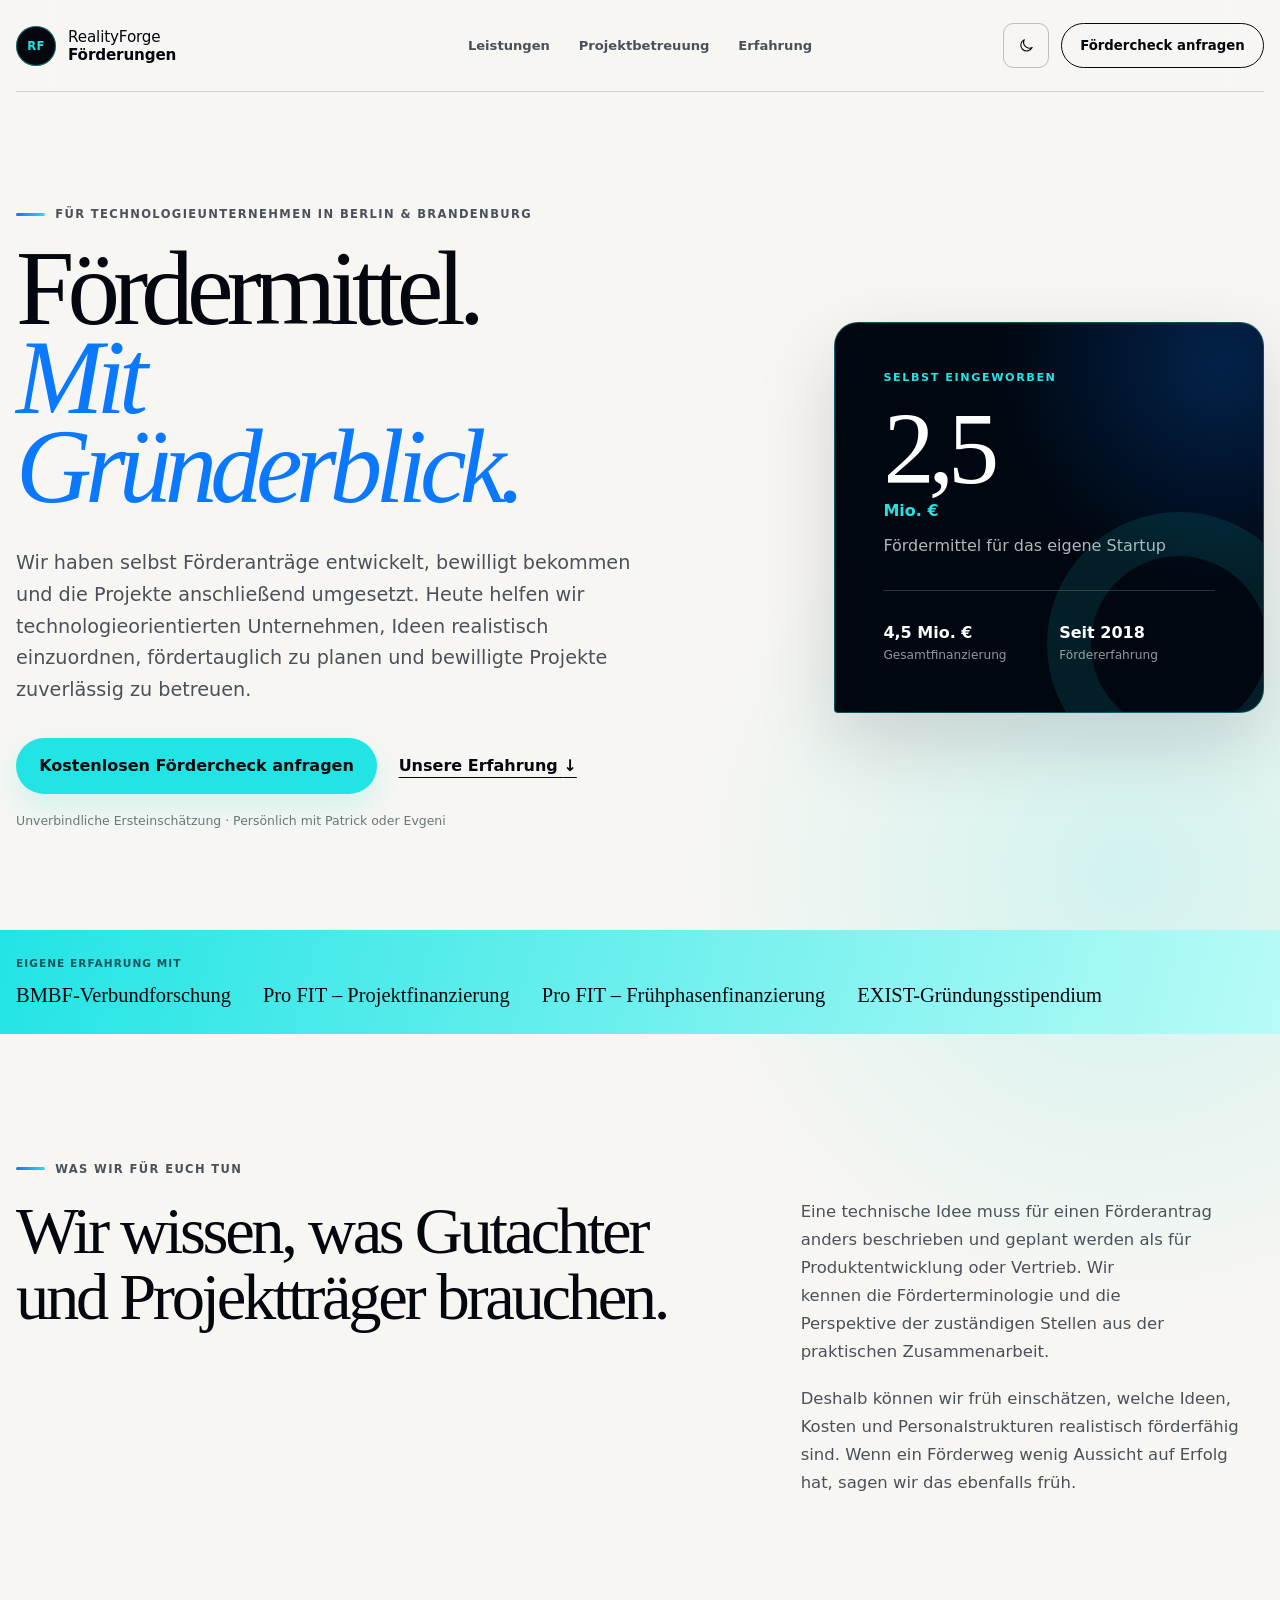
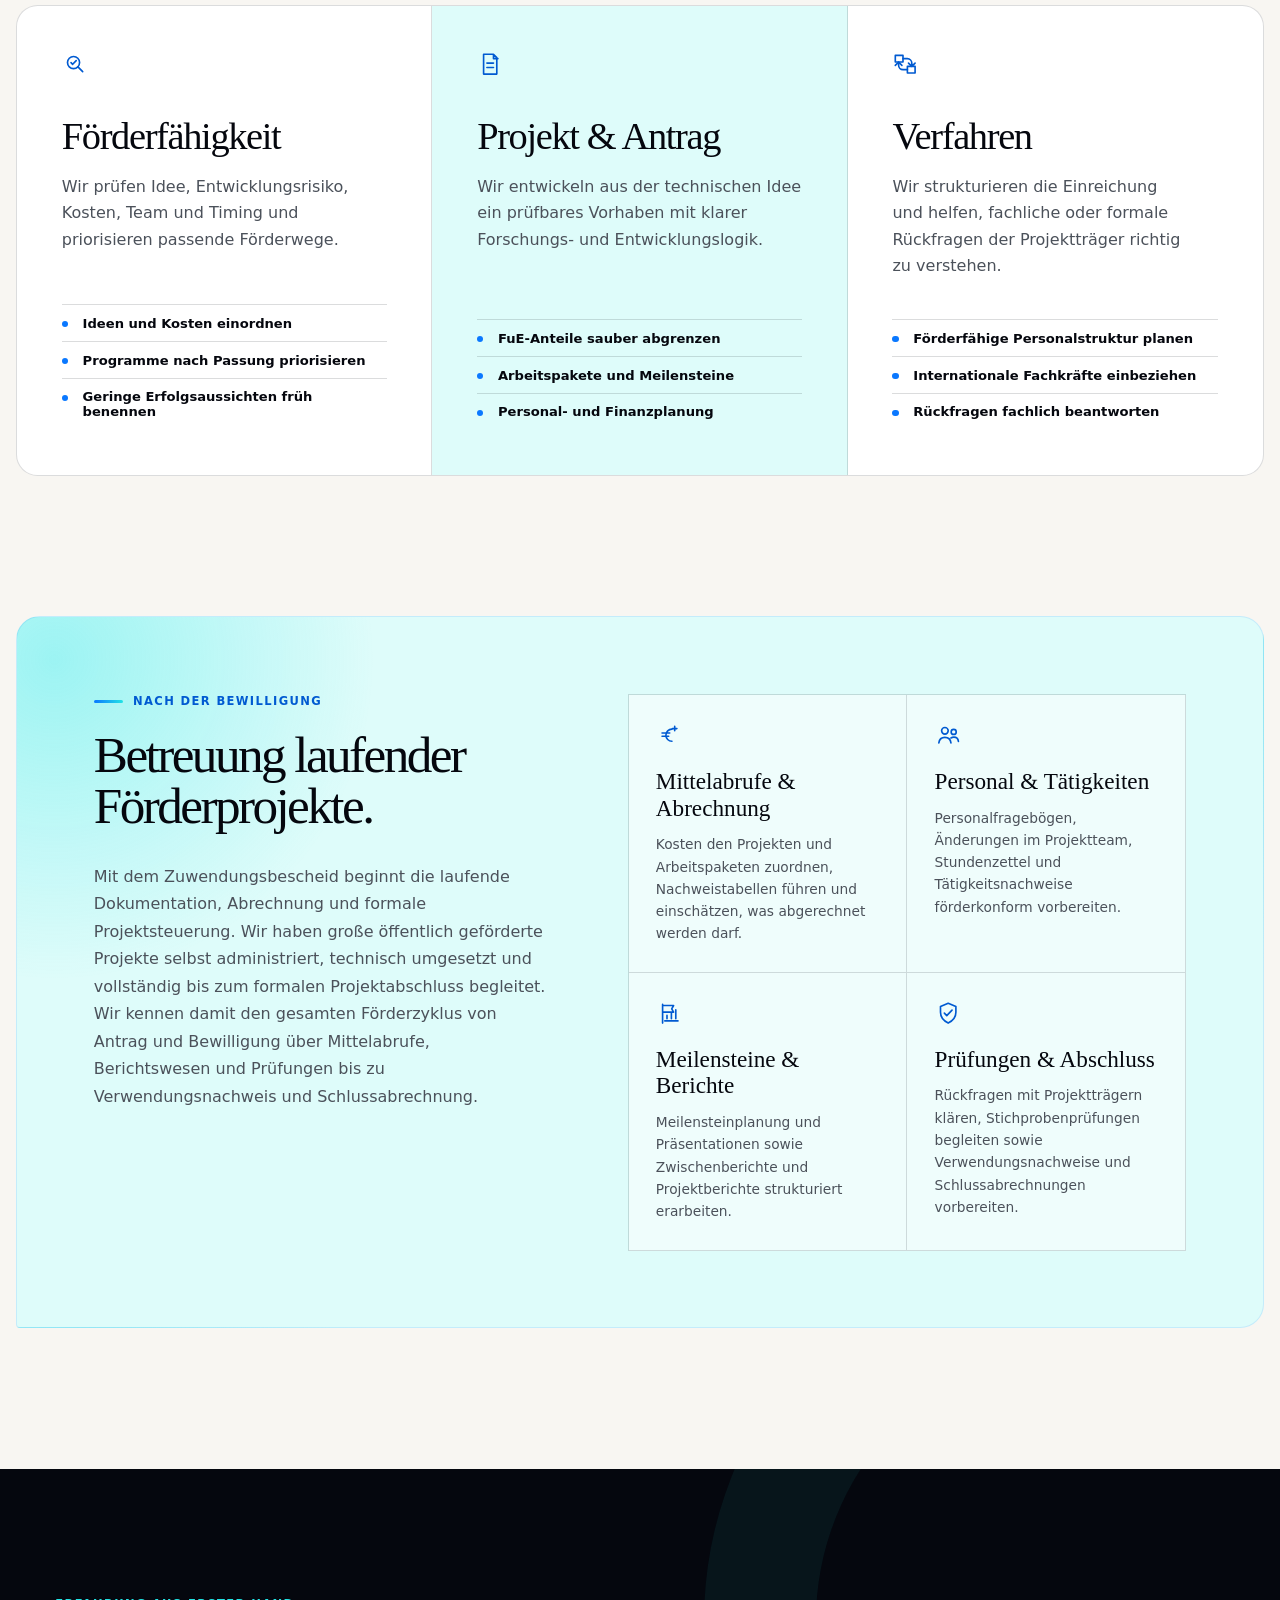
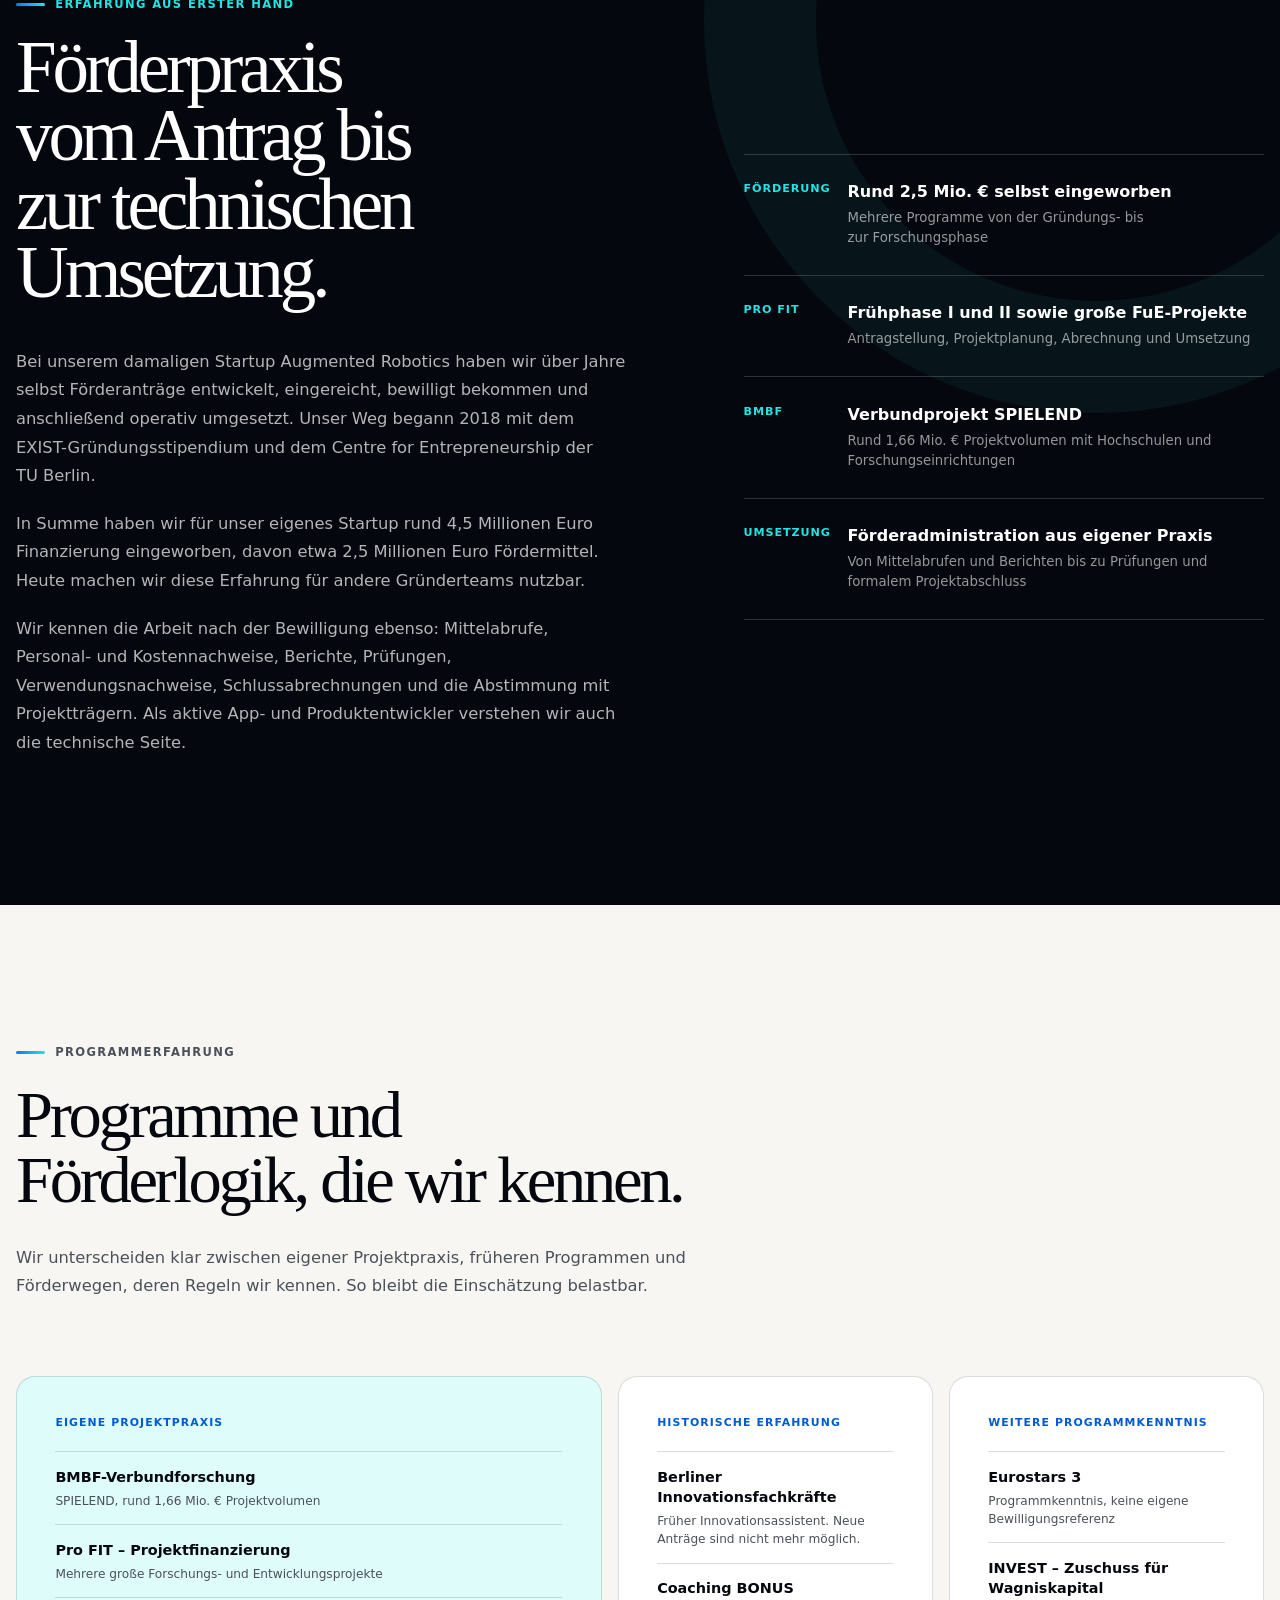
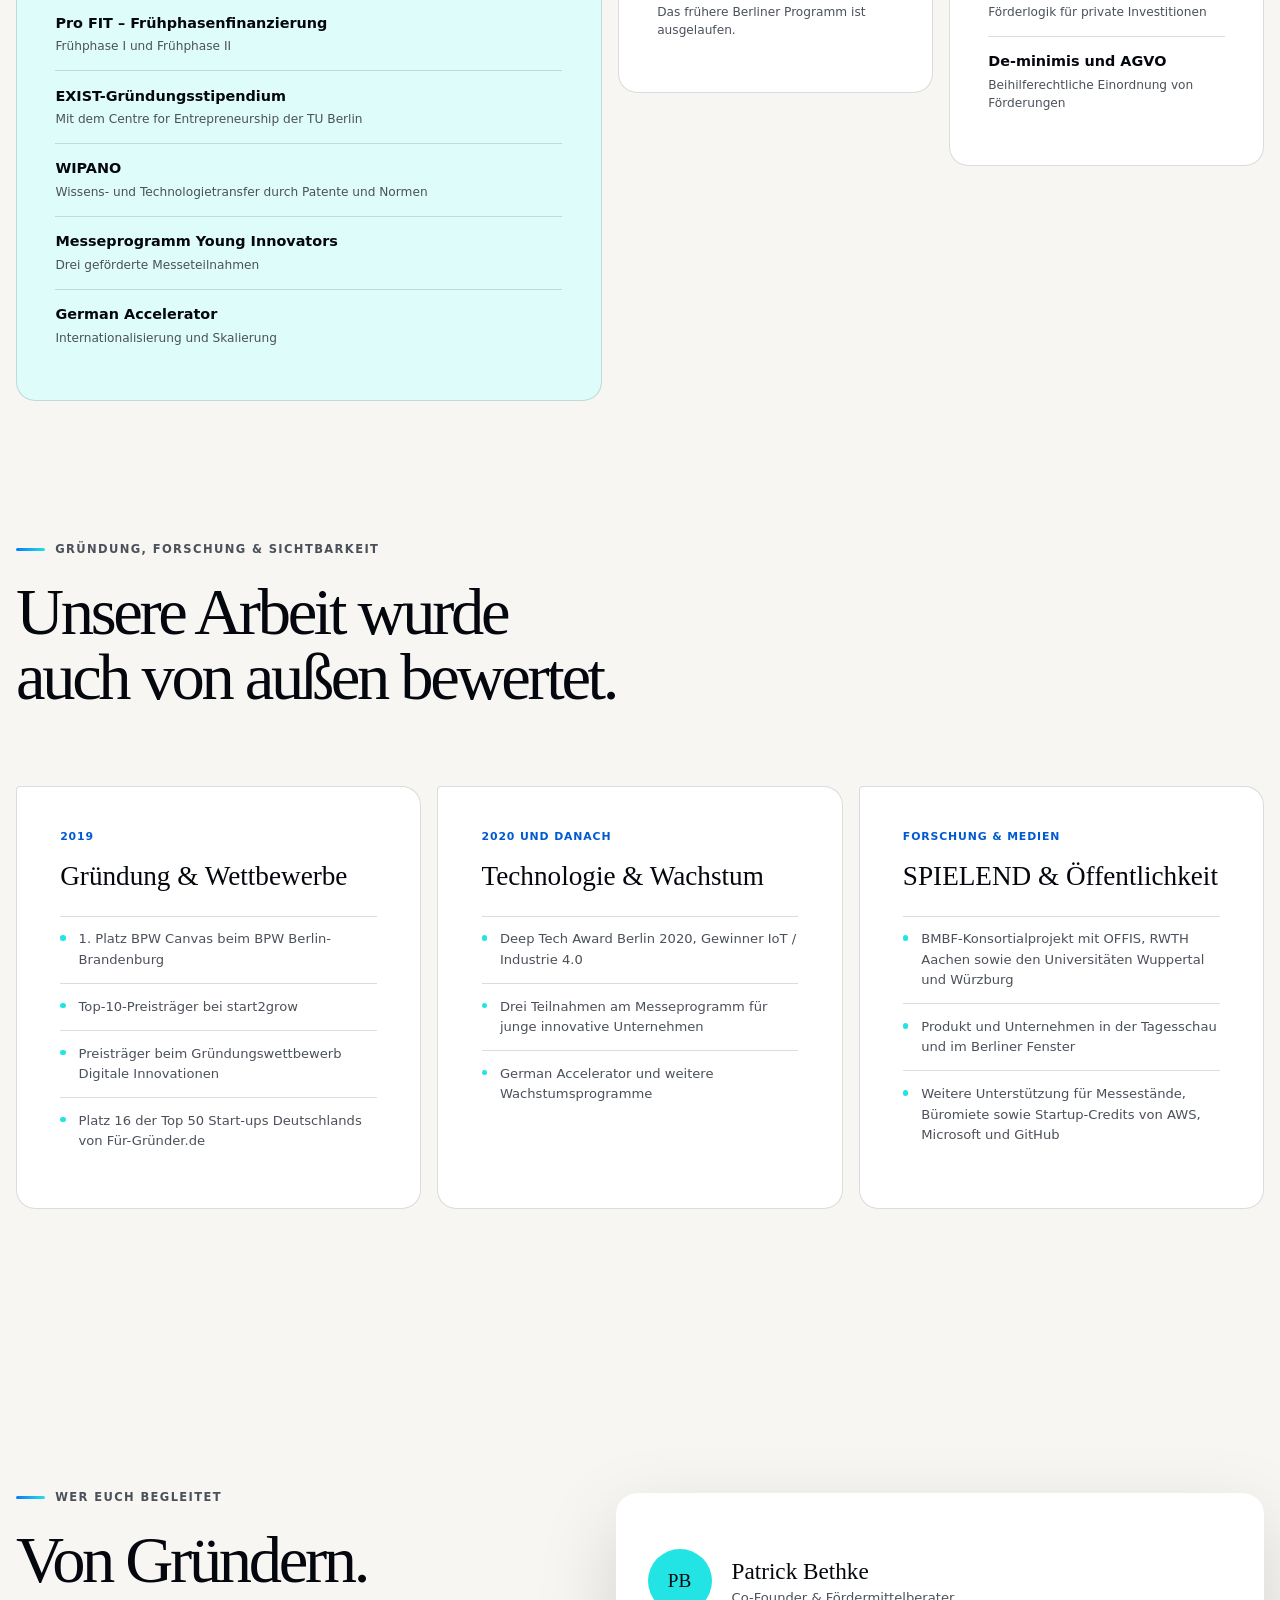
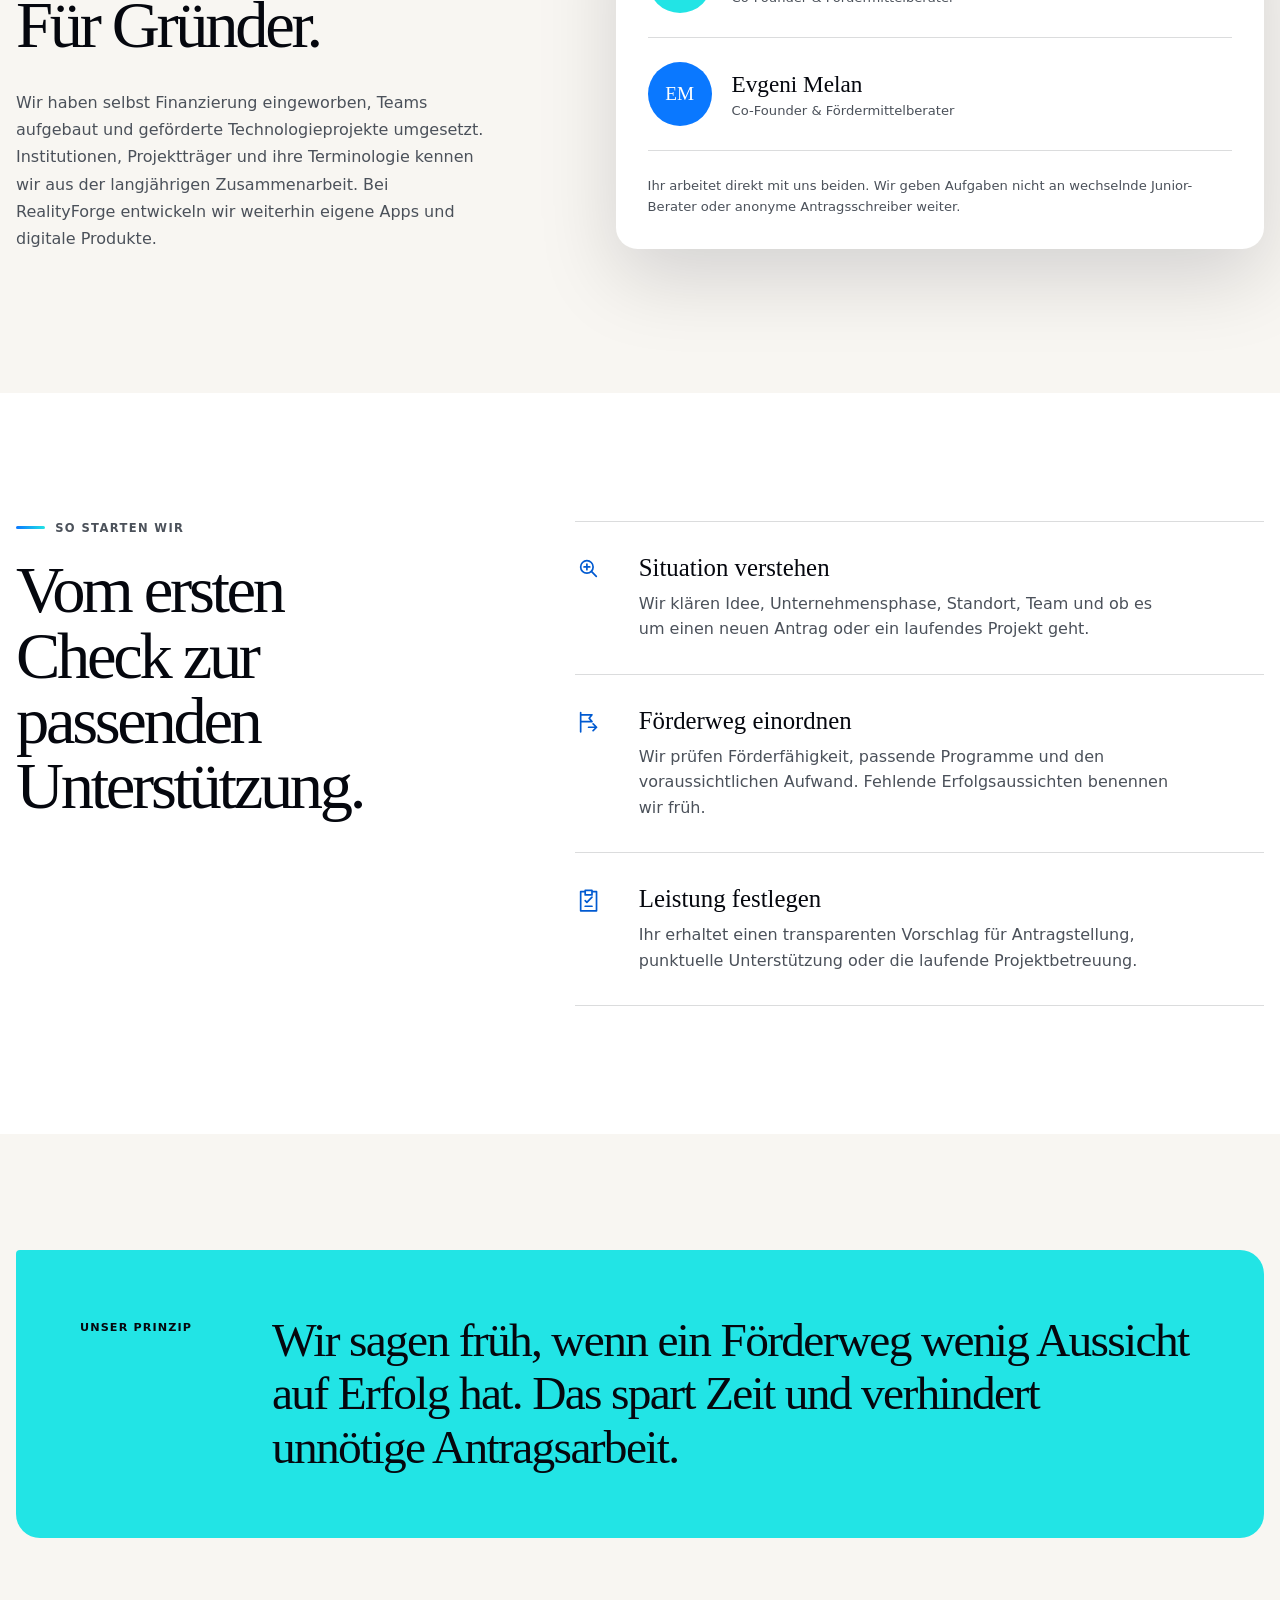
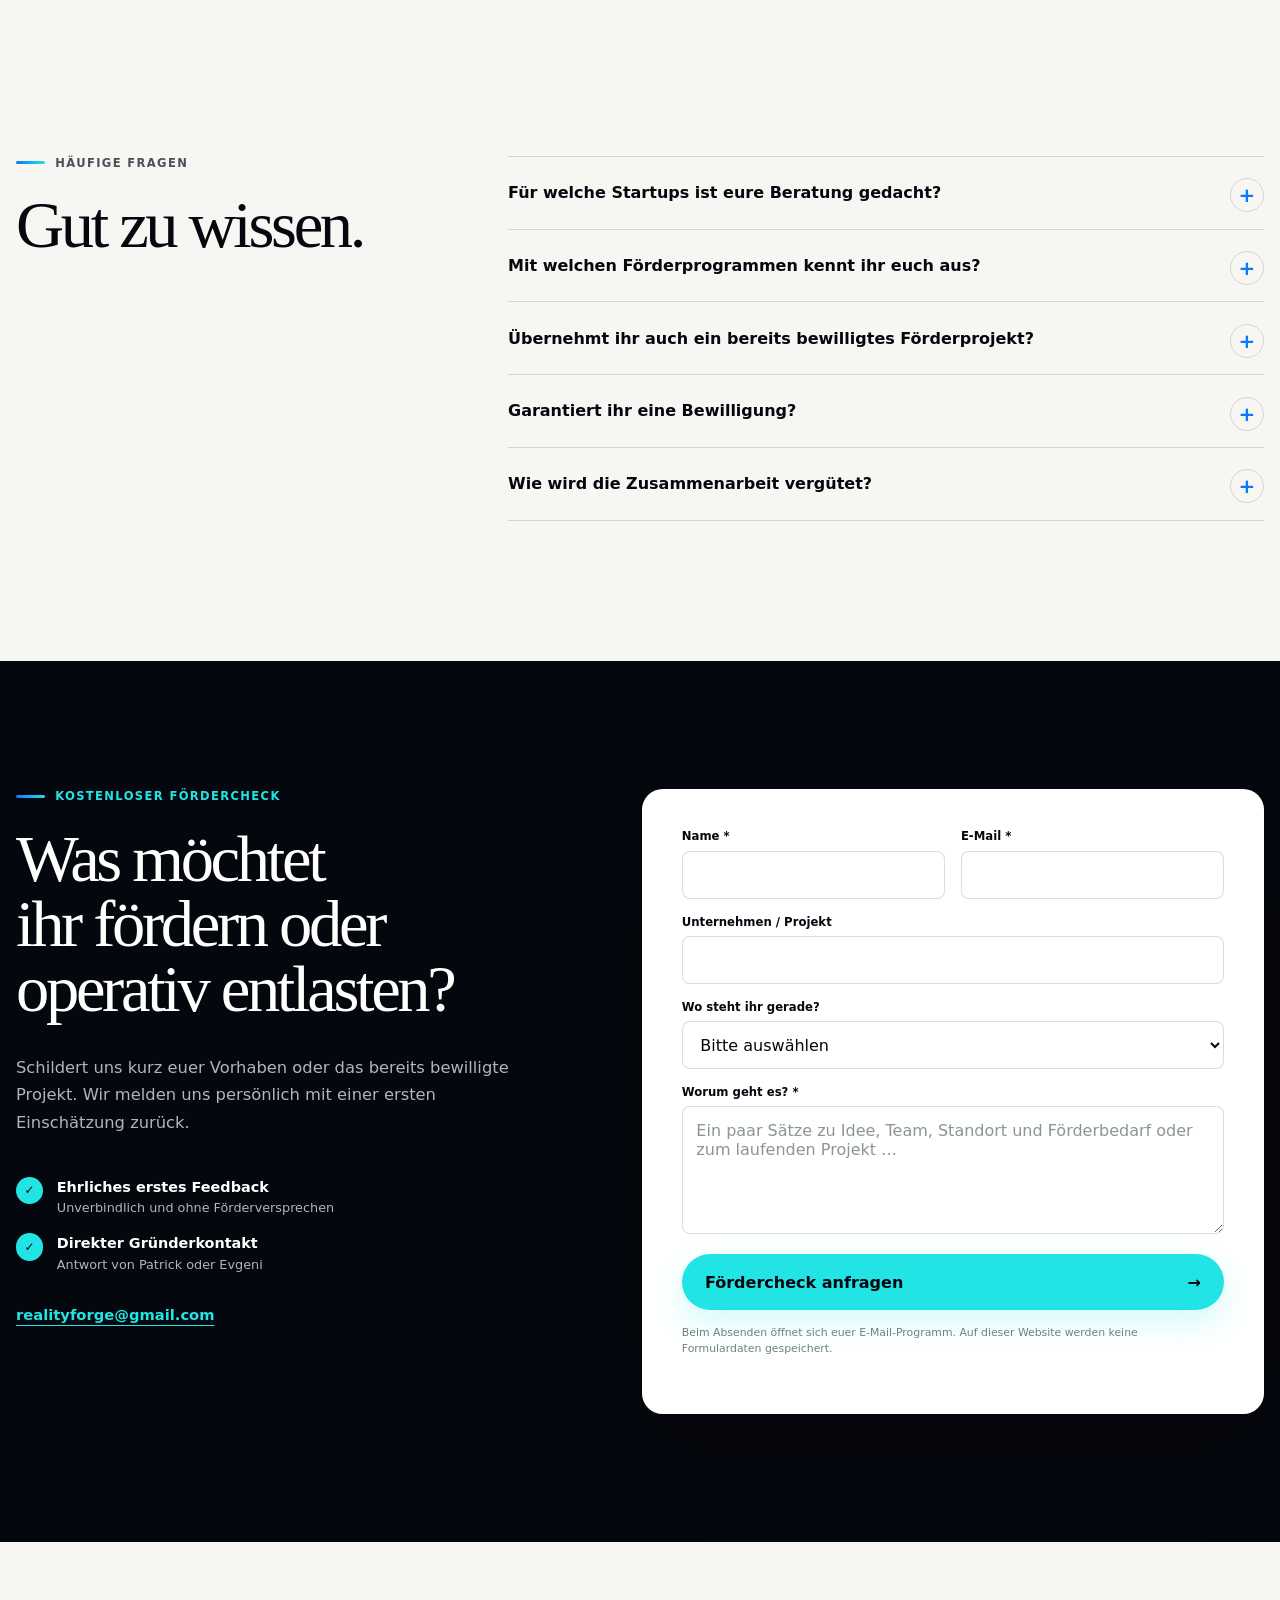
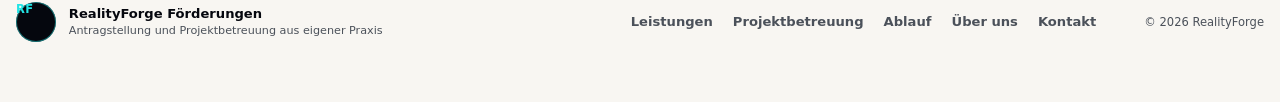
==== commit 8c3c0d2d: "UI: Toggle und Icons an AiService angleichen" ====
--- a/index.html
+++ b/index.html
@@ -56,13 +56,13 @@
         <a href="#erfahrung">Erfahrung</a>
       </nav>
       <div class="header-actions">
-        <button class="theme-toggle" type="button" aria-label="Dunklen Modus aktivieren" aria-pressed="false">
-          <svg class="theme-icon theme-icon-moon" viewBox="0 0 24 24" aria-hidden="true">
-            <path d="M20.2 15.2A8.5 8.5 0 0 1 8.8 3.8 8.5 8.5 0 1 0 20.2 15.2Z"></path>
-          </svg>
+        <button class="theme-toggle" type="button" aria-label="Light Mode aktivieren" aria-pressed="false">
           <svg class="theme-icon theme-icon-sun" viewBox="0 0 24 24" aria-hidden="true">
             <circle cx="12" cy="12" r="3.5"></circle>
-            <path d="M12 2.2v2.1M12 19.7v2.1M21.8 12h-2.1M4.3 12H2.2M18.9 5.1l-1.5 1.5M6.6 17.4l-1.5 1.5M18.9 18.9l-1.5-1.5M6.6 6.6 5.1 5.1"></path>
+            <path d="M12 2v2M12 20v2M4.93 4.93l1.42 1.42M17.65 17.65l1.42 1.42M2 12h2M20 12h2M4.93 19.07l1.42-1.42M17.65 6.35l1.42-1.42"></path>
+          </svg>
+          <svg class="theme-icon theme-icon-moon" viewBox="0 0 24 24" aria-hidden="true">
+            <path d="M20.2 15.1A8.5 8.5 0 0 1 8.9 3.8 8.5 8.5 0 1 0 20.2 15.1Z"></path>
           </svg>
         </button>
         <a class="header-cta" href="#kontakt">Fördercheck anfragen</a>
@@ -110,8 +110,8 @@
       </section>
 
       <section class="section section-intro" id="leistungen" aria-labelledby="services-title">
+        <p class="eyebrow section-intro-eyebrow reveal"><span></span> Was wir für euch tun</p>
         <div class="section-heading reveal">
-          <p class="eyebrow"><span></span> Was wir für euch tun</p>
           <h2 id="services-title">Wir wissen, was Gutachter und Projektträger brauchen.</h2>
         </div>
         <div class="section-copy reveal">
@@ -130,9 +130,7 @@
 
       <section class="service-grid" aria-label="Unsere Leistungen">
         <article class="service-card reveal">
-          <span class="service-icon" aria-hidden="true">
-            <svg viewBox="0 0 24 24"><circle cx="10.5" cy="10.5" r="5.5"></circle><path d="m14.5 14.5 4.3 4.3M8.2 10.6l1.5 1.5 3.2-3.4"></path></svg>
-          </span>
+          <svg class="line-icon service-icon" viewBox="0 0 24 24" aria-hidden="true"><circle cx="10.5" cy="10.5" r="5.5"></circle><path d="m14.5 14.5 4.3 4.3M8.2 10.6l1.5 1.5 3.2-3.4"></path></svg>
           <h3>Förderfähigkeit</h3>
           <p>Wir prüfen Idee, Entwicklungsrisiko, Kosten, Team und Timing und priorisieren passende Förderwege.</p>
           <ul>
@@ -142,9 +140,7 @@
           </ul>
         </article>
         <article class="service-card service-card-accent reveal">
-          <span class="service-icon" aria-hidden="true">
-            <svg viewBox="0 0 24 24"><path d="M7 3.5h7l4 4V20H7zM14 3.5V8h4M10 12h5M10 15.5h5"></path><path d="m4.5 8.5-1 1 1 1"></path></svg>
-          </span>
+          <svg class="line-icon service-icon" viewBox="0 0 24 24" aria-hidden="true"><path d="M6 3h9l3 3v15H6zM15 3v4h4M9 11h6M9 15h6"></path></svg>
           <h3>Projekt & Antrag</h3>
           <p>Wir entwickeln aus der technischen Idee ein prüfbares Vorhaben mit klarer Forschungs- und Entwicklungslogik.</p>
           <ul>
@@ -154,9 +150,7 @@
           </ul>
         </article>
         <article class="service-card reveal">
-          <span class="service-icon" aria-hidden="true">
-            <svg viewBox="0 0 24 24"><rect x="3" y="4" width="6" height="5" rx="1"></rect><rect x="15" y="15" width="6" height="5" rx="1"></rect><path d="M9 6.5h3a4 4 0 0 1 4 4v1M15 17.5h-3a4 4 0 0 1-4-4v-1M14 10l2 2 2-2M10 14l-2-2-2 2"></path></svg>
-          </span>
+          <svg class="line-icon service-icon" viewBox="0 0 24 24" aria-hidden="true"><rect x="3" y="4" width="7" height="6"></rect><rect x="14" y="14" width="7" height="6"></rect><path d="M10 7h4a4 4 0 0 1 4 4v3M15 11l3 3 3-3M14 17h-4a4 4 0 0 1-4-4v-3M9 13l-3-3-3 3"></path></svg>
           <h3>Verfahren</h3>
           <p>Wir strukturieren die Einreichung und helfen, fachliche oder formale Rückfragen der Projektträger richtig zu verstehen.</p>
           <ul>
@@ -181,30 +175,22 @@
         </div>
         <div class="support-grid reveal">
           <article>
-            <span class="support-icon" aria-hidden="true">
-              <svg viewBox="0 0 24 24"><circle cx="12" cy="12" r="8.5"></circle><path d="M15.5 8.5c-.8-.7-1.8-1-3-1-2 0-3.5 1.1-3.5 2.6s1.4 2.1 3.4 2.4 3.6.9 3.6 2.5-1.6 2.6-3.7 2.6c-1.4 0-2.7-.5-3.6-1.3M12.4 5.5v13"></path></svg>
-            </span>
+            <svg class="line-icon support-icon" viewBox="0 0 24 24" aria-hidden="true"><path d="M14.5 6.5A5.5 5.5 0 1 0 14.5 17.5M5.5 10h7M5.5 13h6"></path><path d="M17 4v4M15 6h4"></path></svg>
             <h3>Mittelabrufe & Abrechnung</h3>
             <p>Kosten den Projekten und Arbeitspaketen zuordnen, Nachweistabellen führen und einschätzen, was abgerechnet werden darf.</p>
           </article>
           <article>
-            <span class="support-icon" aria-hidden="true">
-              <svg viewBox="0 0 24 24"><circle cx="9" cy="8" r="3"></circle><circle cx="17" cy="9" r="2.3"></circle><path d="M3.5 19c.4-3.3 2.4-5 5.5-5s5.1 1.7 5.5 5M14.5 14.5c.8-.5 1.7-.7 2.7-.7 2.3 0 3.8 1.3 4.1 3.8"></path></svg>
-            </span>
+            <svg class="line-icon support-icon" viewBox="0 0 24 24" aria-hidden="true"><circle cx="9" cy="8" r="3"></circle><circle cx="17" cy="9" r="2.3"></circle><path d="M3.5 19c.4-3.3 2.4-5 5.5-5s5.1 1.7 5.5 5M14.5 14.5c.8-.5 1.7-.7 2.7-.7 2.3 0 3.8 1.3 4.1 3.8"></path></svg>
             <h3>Personal & Tätigkeiten</h3>
             <p>Personalfragebögen, Änderungen im Projektteam, Stundenzettel und Tätigkeitsnachweise förderkonform vorbereiten.</p>
           </article>
           <article>
-            <span class="support-icon" aria-hidden="true">
-              <svg viewBox="0 0 24 24"><path d="M6 21V4M6 5h10l-1.7 3L16 11H6"></path><path d="M10 17v-3M14 17v-5M18 17V9M8 19h12"></path></svg>
-            </span>
+            <svg class="line-icon support-icon" viewBox="0 0 24 24" aria-hidden="true"><path d="M6 21V4M6 5h10l-1.7 3L16 11H6"></path><path d="M10 17v-3M14 17v-5M18 17V9M8 19h12"></path></svg>
             <h3>Meilensteine & Berichte</h3>
             <p>Meilensteinplanung und Präsentationen sowie Zwischenberichte und Projektberichte strukturiert erarbeiten.</p>
           </article>
           <article>
-            <span class="support-icon" aria-hidden="true">
-              <svg viewBox="0 0 24 24"><path d="M12 3 19 6v5.2c0 4.4-2.7 7.7-7 9.8-4.3-2.1-7-5.4-7-9.8V6z"></path><path d="m8.5 12 2.2 2.2 4.8-5"></path></svg>
-            </span>
+            <svg class="line-icon support-icon" viewBox="0 0 24 24" aria-hidden="true"><path d="M12 3 19 6v5.2c0 4.4-2.7 7.7-7 9.8-4.3-2.1-7-5.4-7-9.8V6z"></path><path d="m8.5 12 2.2 2.2 4.8-5"></path></svg>
             <h3>Prüfungen & Abschluss</h3>
             <p>Rückfragen mit Projektträgern klären, Stichprobenprüfungen begleiten sowie Verwendungsnachweise und Schlussabrechnungen vorbereiten.</p>
           </article>
@@ -362,15 +348,15 @@
         </div>
         <ol class="process-list">
           <li class="reveal">
-            <span>01</span>
+            <svg class="line-icon process-icon" viewBox="0 0 24 24" aria-hidden="true"><circle cx="10.5" cy="10.5" r="5.5"></circle><path d="m14.5 14.5 4.3 4.3M8 10.5h5M10.5 8v5"></path></svg>
             <div><h3>Situation verstehen</h3><p>Wir klären Idee, Unternehmensphase, Standort, Team und ob es um einen neuen Antrag oder ein laufendes Projekt geht.</p></div>
           </li>
           <li class="reveal">
-            <span>02</span>
+            <svg class="line-icon process-icon" viewBox="0 0 24 24" aria-hidden="true"><path d="M5 21V4M5 6h10l-2.5 3L15 12H5M12 17h7M16 14l3 3-3 3"></path></svg>
             <div><h3>Förderweg einordnen</h3><p>Wir prüfen Förderfähigkeit, passende Programme und den voraussichtlichen Aufwand. Fehlende Erfolgsaussichten benennen wir früh.</p></div>
           </li>
           <li class="reveal">
-            <span>03</span>
+            <svg class="line-icon process-icon" viewBox="0 0 24 24" aria-hidden="true"><path d="M8 4H5v17h14V4h-3M9 3h6v4H9z"></path><path d="m9 12 1.5 1.5L15 9M9 17h6"></path></svg>
             <div><h3>Leistung festlegen</h3><p>Ihr erhaltet einen transparenten Vorschlag für Antragstellung, punktuelle Unterstützung oder die laufende Projektbetreuung.</p></div>
           </li>
         </ol>
--- a/styles.css
+++ b/styles.css
@@ -12,7 +12,6 @@
   --on-dark-muted: rgba(255, 255, 255, 0.58);
   --header-surface: rgba(248, 246, 242, 0.88);
   --support-surface: rgba(255, 255, 255, 0.52);
-  --icon-surface: rgba(255, 255, 255, 0.64);
   --field-surface: #ffffff;
   --contrast-ink: #05070e;
   --hero-note: #687979;
@@ -27,6 +26,8 @@
   --orange: var(--blue);
   --orange-dark: var(--blue-dark);
   --line: rgba(5, 7, 14, 0.14);
+  --line-strong: rgba(5, 7, 14, 0.24);
+  --accent-hover: rgba(10, 120, 255, 0.07);
   --line-light: rgba(255, 255, 255, 0.17);
   --shadow: 0 1.8rem 5rem rgba(0, 7, 17, 0.15);
   --max: 78rem;
@@ -49,7 +50,6 @@
   --on-dark-muted: rgba(239, 248, 248, 0.6);
   --header-surface: rgba(9, 13, 20, 0.9);
   --support-surface: rgba(7, 21, 29, 0.72);
-  --icon-surface: rgba(17, 23, 34, 0.72);
   --field-surface: #0a111b;
   --hero-note: #8fa1a3;
   --form-muted: #95a5a7;
@@ -59,6 +59,8 @@
   --blue-dark: #75b7ff;
   --mint-bright: #0d2a33;
   --line: rgba(213, 239, 241, 0.16);
+  --line-strong: rgba(213, 239, 241, 0.25);
+  --accent-hover: rgba(76, 159, 255, 0.1);
   --line-light: rgba(255, 255, 255, 0.2);
   --shadow: 0 1.8rem 5rem rgba(0, 0, 0, 0.42);
 }
@@ -212,44 +214,54 @@
 }
 
 .theme-toggle {
-  width: 2.75rem;
+  width: 2.85rem;
+  height: 2.85rem;
   flex: 0 0 auto;
-  aspect-ratio: 1;
   display: grid;
   place-items: center;
   padding: 0;
-  border: 1px solid var(--line);
-  border-radius: 50%;
-  background: var(--paper-light);
-  color: var(--ink-soft);
+  border: 1px solid var(--line-strong);
+  border-radius: 0.65rem;
+  background: transparent;
+  color: var(--ink);
   cursor: pointer;
-  box-shadow: 0 0.35rem 1.2rem rgba(0, 0, 0, 0.06);
-  transition: border-color 180ms ease, color 180ms ease, transform 180ms ease, background-color 180ms ease;
+  transition: border-color 160ms ease, background 160ms ease;
 }
 
 .theme-toggle:hover {
-  transform: translateY(-1px);
   border-color: var(--blue);
-  color: var(--blue);
+  background: var(--accent-hover);
 }
 
 .theme-icon {
-  width: 1.15rem;
-  height: 1.15rem;
+  width: 1.05rem;
+  height: 1.05rem;
   fill: none;
   stroke: currentColor;
-  stroke-width: 1.8;
+  stroke-width: 1.6;
   stroke-linecap: round;
   stroke-linejoin: round;
 }
 
-.theme-icon-sun,
-:root[data-theme="dark"] .theme-icon-moon {
+.theme-icon-moon,
+:root[data-theme="light"] .theme-icon-sun {
   display: none;
 }
 
-:root[data-theme="dark"] .theme-icon-sun {
+:root[data-theme="light"] .theme-icon-moon {
   display: block;
+}
+
+.line-icon {
+  display: block;
+  flex: 0 0 auto;
+  width: 1.65rem;
+  height: 1.65rem;
+  fill: none;
+  stroke: var(--blue-dark);
+  stroke-width: 1.5;
+  stroke-linecap: round;
+  stroke-linejoin: round;
 }
 
 .header-cta:hover,
@@ -491,8 +503,21 @@
   padding: clamp(6rem, 10vw, 10rem) 0 clamp(4rem, 7vw, 6rem);
   display: grid;
   grid-template-columns: minmax(0, 1.08fr) minmax(22rem, 0.72fr);
-  align-items: center;
-  gap: clamp(3rem, 7vw, 7rem);
+  grid-template-areas:
+    "eyebrow ."
+    "heading copy";
+  align-items: start;
+  column-gap: clamp(3rem, 7vw, 7rem);
+  row-gap: 1.4rem;
+}
+
+.section-intro-eyebrow {
+  grid-area: eyebrow;
+  margin: 0;
+}
+
+.section-intro .section-heading {
+  grid-area: heading;
 }
 
 .section-heading h2,
@@ -509,6 +534,7 @@
 }
 
 .section-copy {
+  grid-area: copy;
   max-width: 34rem;
   justify-self: end;
   color: var(--ink-soft);
@@ -547,31 +573,12 @@
   background: var(--mint-bright);
 }
 
-.service-icon,
-.support-icon {
-  width: 2.4rem;
-  flex: 0 0 auto;
-  aspect-ratio: 1;
-  display: grid;
-  place-items: center;
-  border: 1px solid var(--line);
-  border-radius: 50%;
-  color: var(--blue-dark);
-}
-
-.service-icon svg,
-.support-icon svg {
-  width: 1.2rem;
-  height: 1.2rem;
-  fill: none;
-  stroke: currentColor;
-  stroke-width: 1.7;
-  stroke-linecap: round;
-  stroke-linejoin: round;
+.service-icon {
+  margin-bottom: 2.3rem;
 }
 
 .service-card h3 {
-  margin: 2.3rem 0 1rem;
+  margin: 0 0 1rem;
   font-family: Georgia, "Times New Roman", serif;
   font-size: clamp(1.8rem, 3vw, 2.45rem);
   font-weight: 500;
@@ -680,12 +687,11 @@
 }
 
 .support-icon {
-  width: 2.3rem;
-  background: var(--icon-surface);
+  margin-bottom: 1.2rem;
 }
 
 .support-grid h3 {
-  margin: 1.2rem 0 0.75rem;
+  margin: 0 0 0.75rem;
   font-family: Georgia, "Times New Roman", serif;
   font-size: 1.45rem;
   font-weight: 500;
@@ -995,10 +1001,10 @@
   border-bottom: 1px solid var(--line);
 }
 
-.process-list li > span {
-  color: var(--orange);
-  font-size: 0.7rem;
-  font-weight: 820;
+.process-icon {
+  width: 1.7rem;
+  height: 1.7rem;
+  margin-top: 0.1rem;
 }
 
 .process-list h3 {
@@ -1321,7 +1327,6 @@
     gap: 3rem;
   }
 
-  .section-intro,
   .project-support-section,
   .experience-section,
   .founder-section,
@@ -1329,6 +1334,11 @@
   .faq-section,
   .contact-section {
     gap: 4rem;
+  }
+
+  .section-intro {
+    column-gap: 4rem;
+    row-gap: 1.4rem;
   }
 
   .service-card {
@@ -1357,6 +1367,14 @@
     grid-template-columns: 1fr;
   }
 
+  .section-intro {
+    grid-template-areas:
+      "eyebrow"
+      "heading"
+      "copy";
+    row-gap: 1.4rem;
+  }
+
   .program-groups,
   .proof-grid {
     grid-template-columns: 1fr;
@@ -1377,6 +1395,7 @@
   .section-copy {
     max-width: 42rem;
     justify-self: start;
+    margin-top: 1.4rem;
   }
 
   .service-grid {
@@ -1433,10 +1452,6 @@
 
   .header-actions {
     gap: 0.45rem;
-  }
-
-  .theme-toggle {
-    width: 2.55rem;
   }
 
   .header-cta {
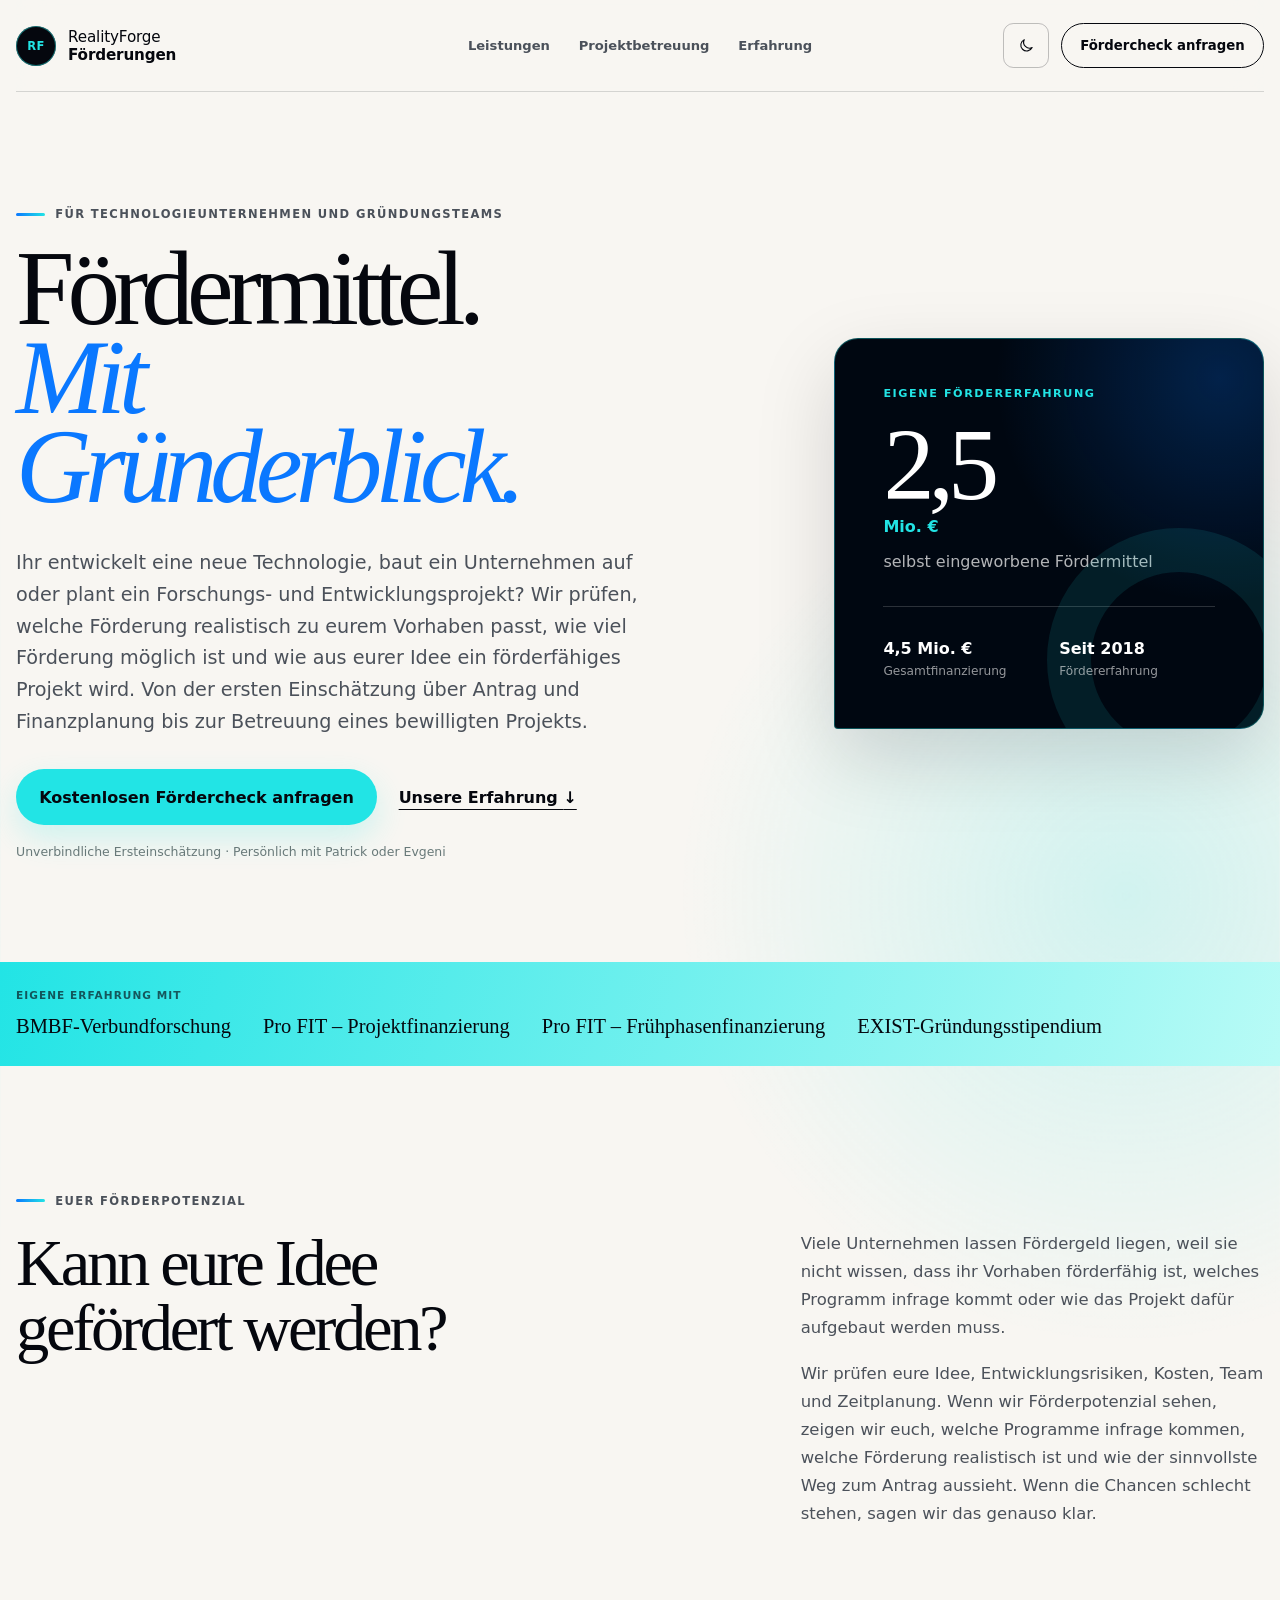
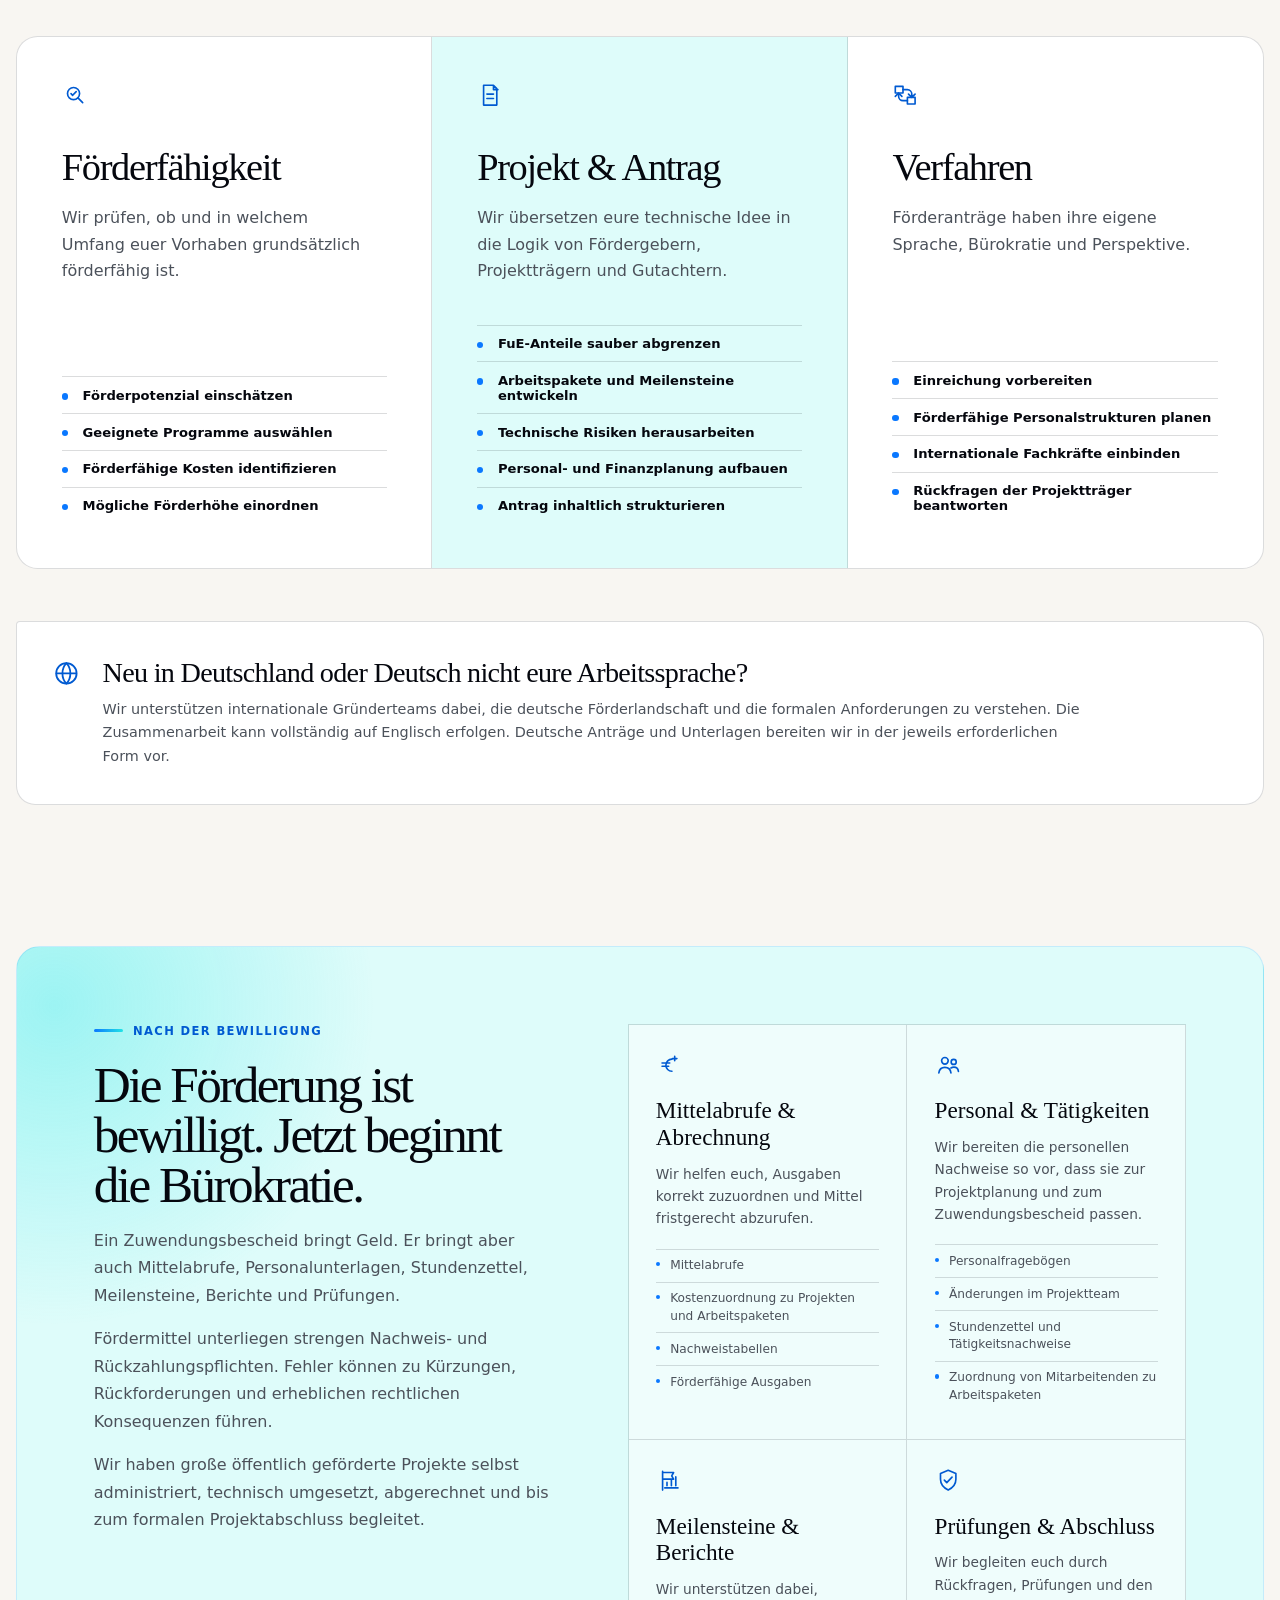
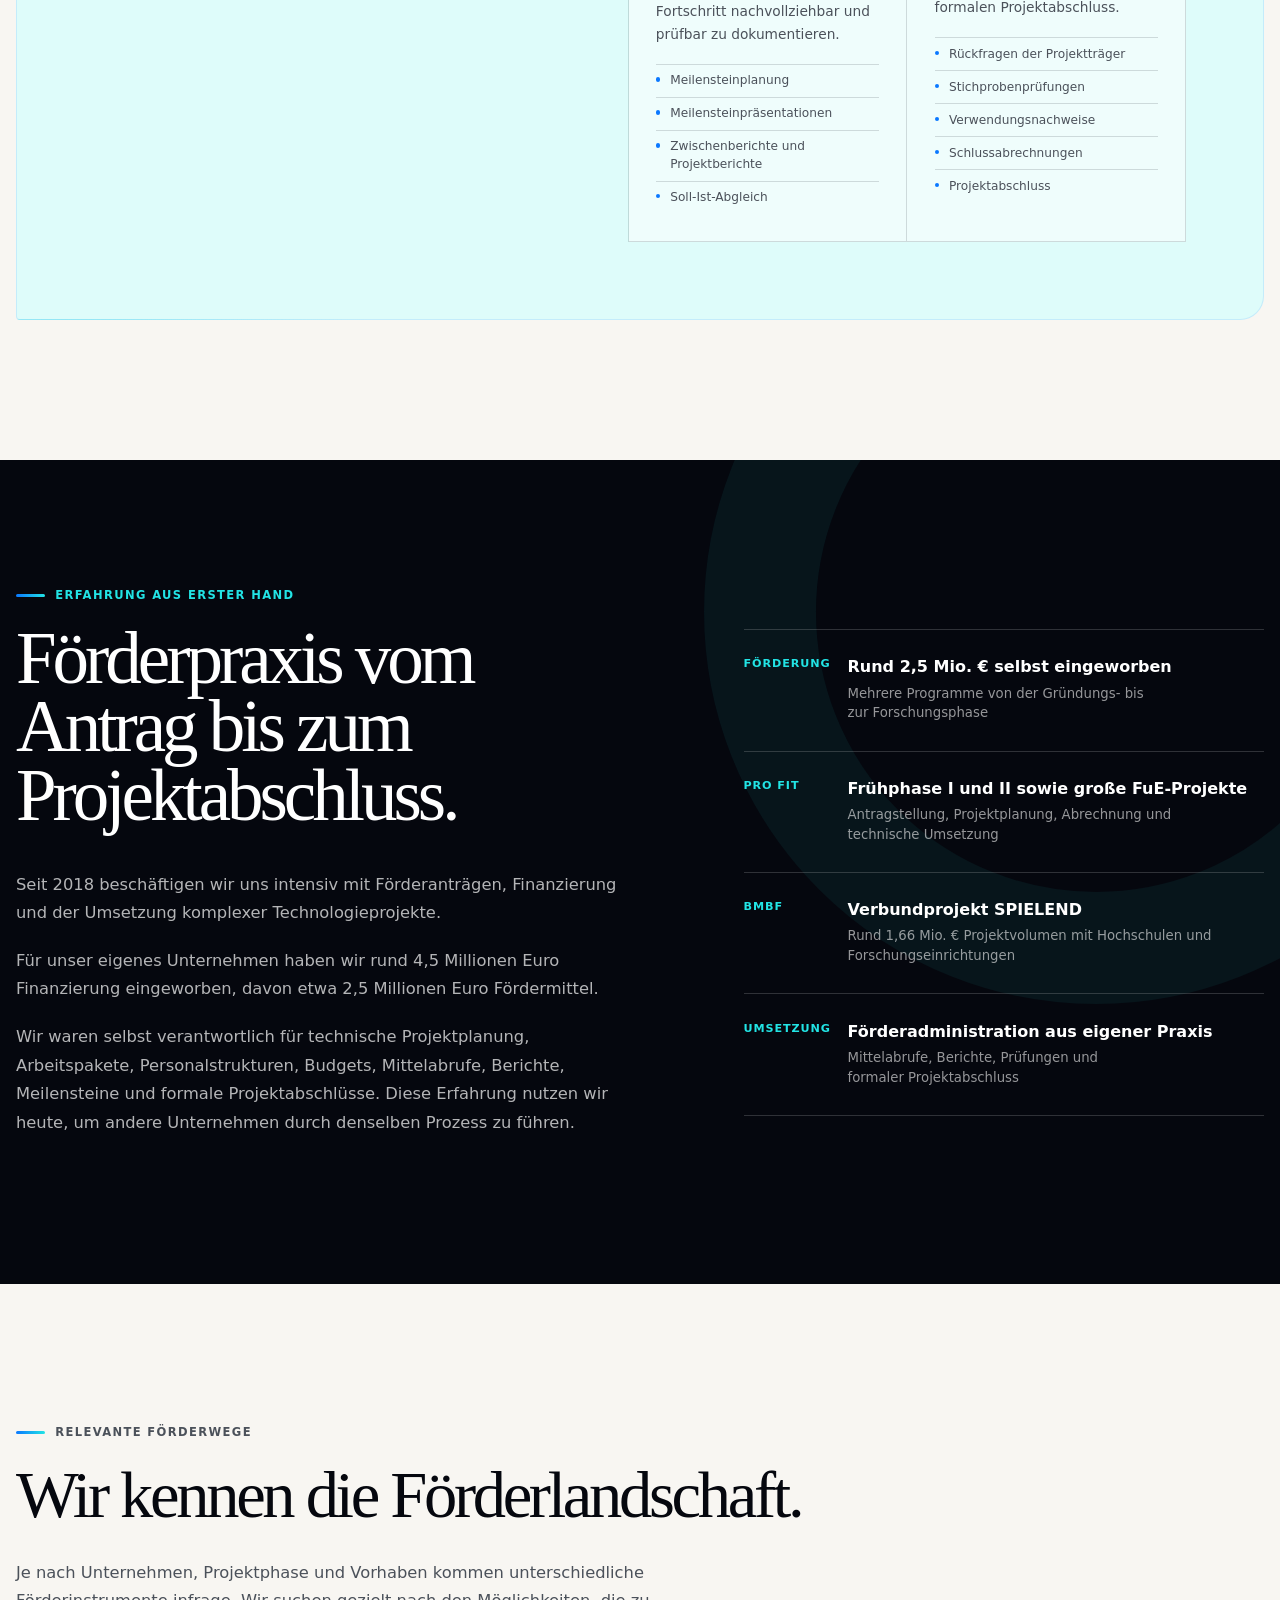
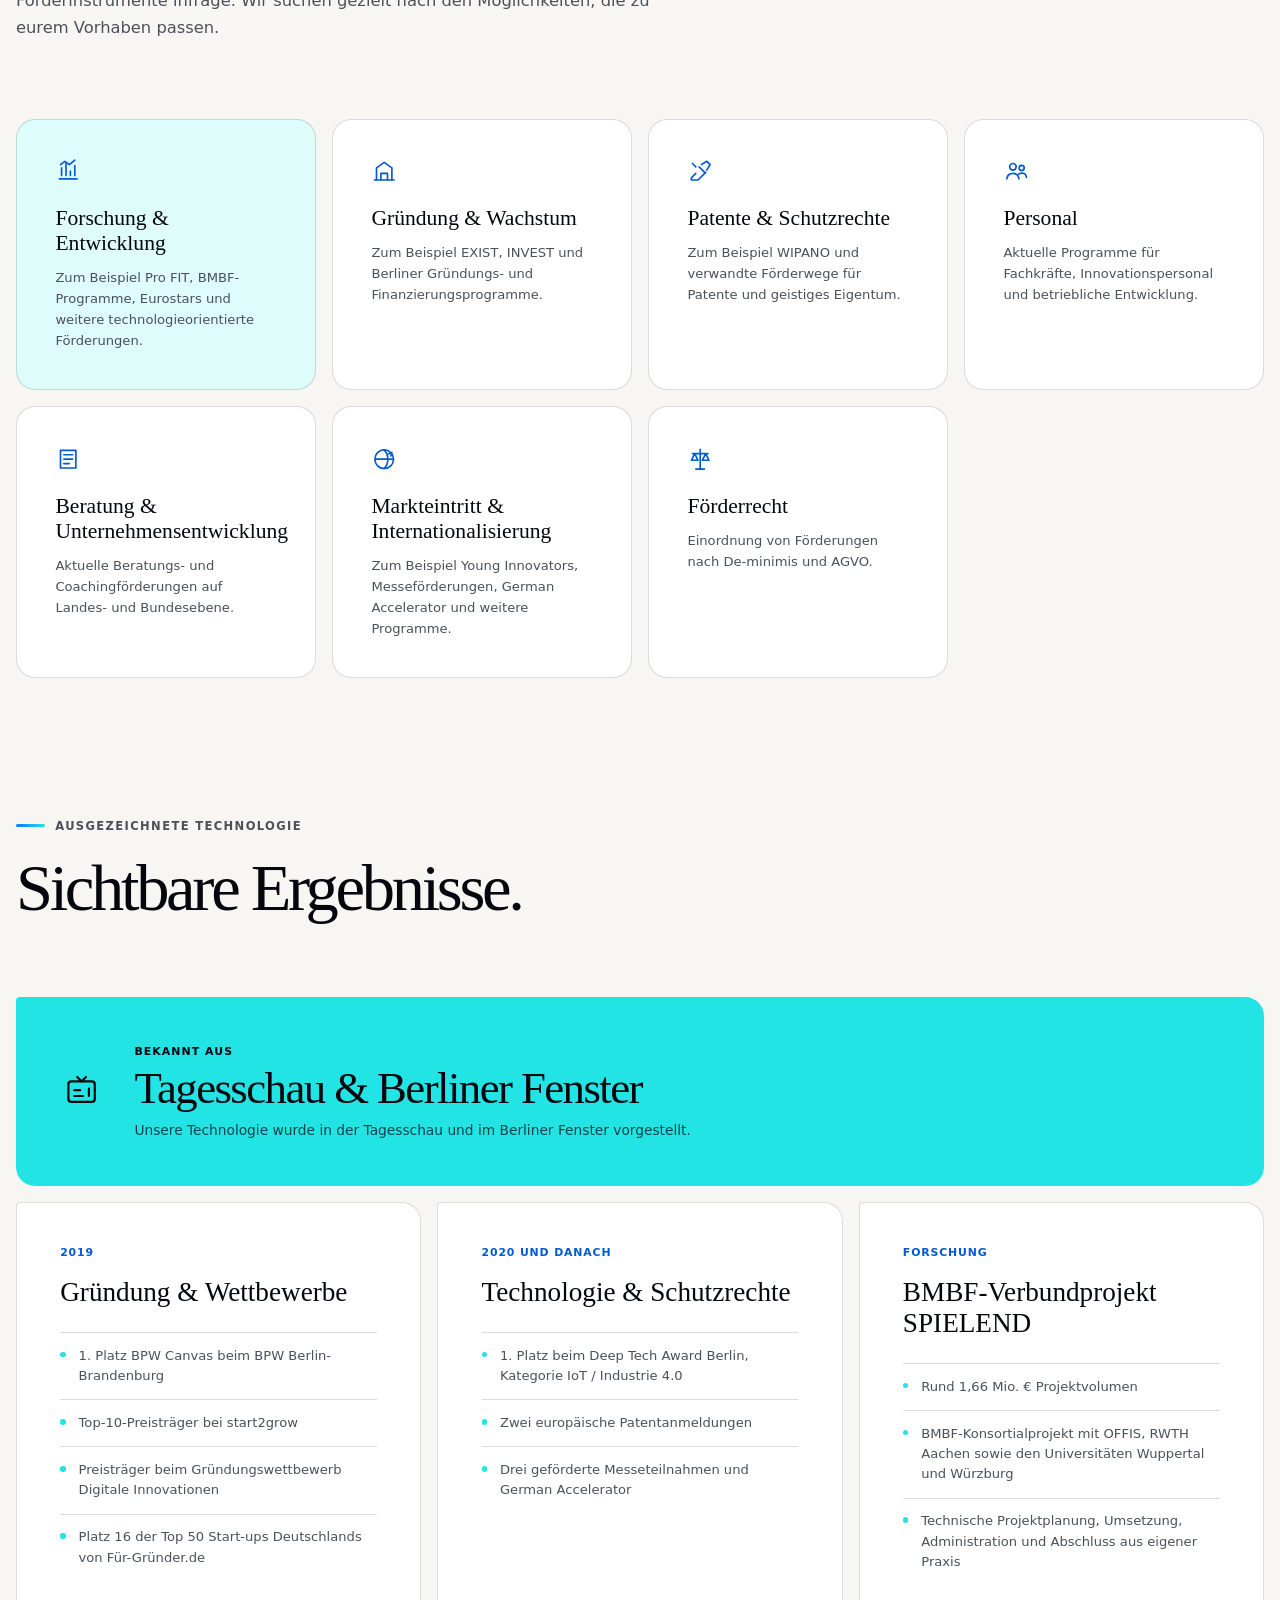
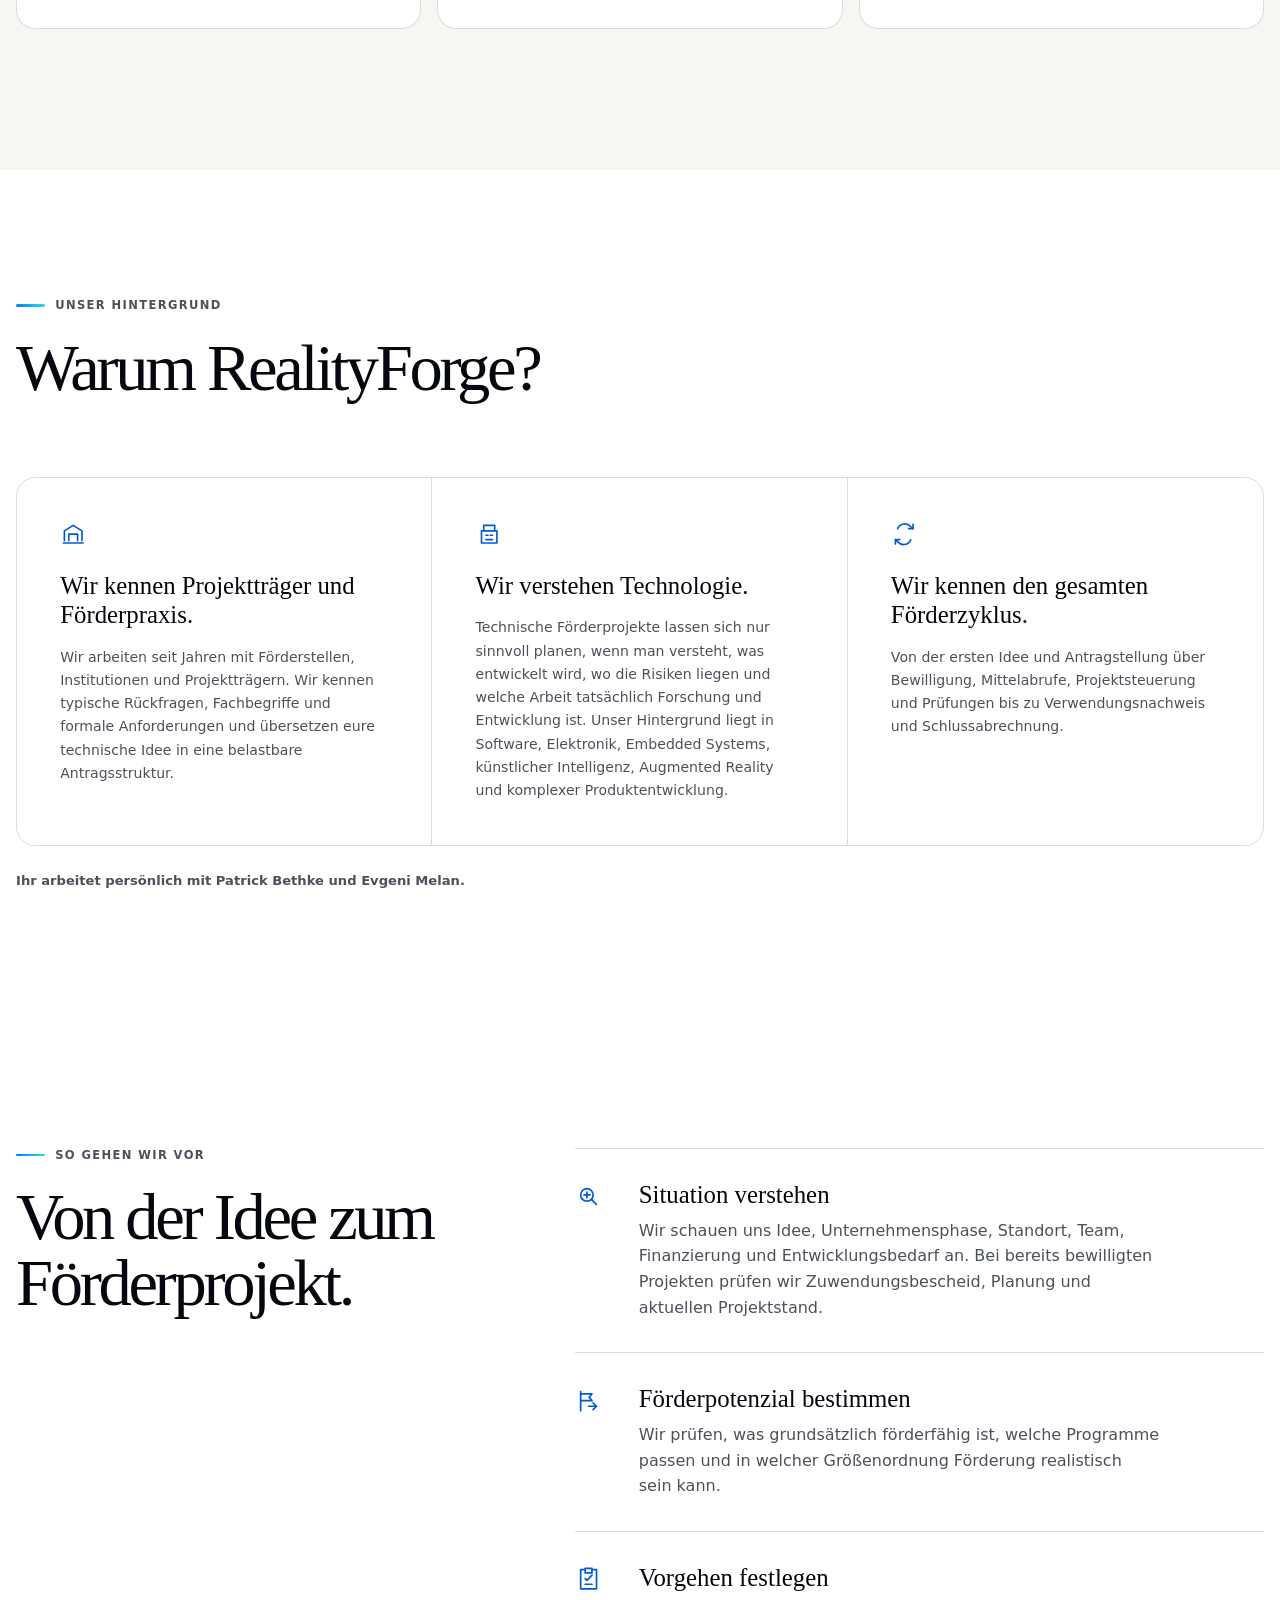
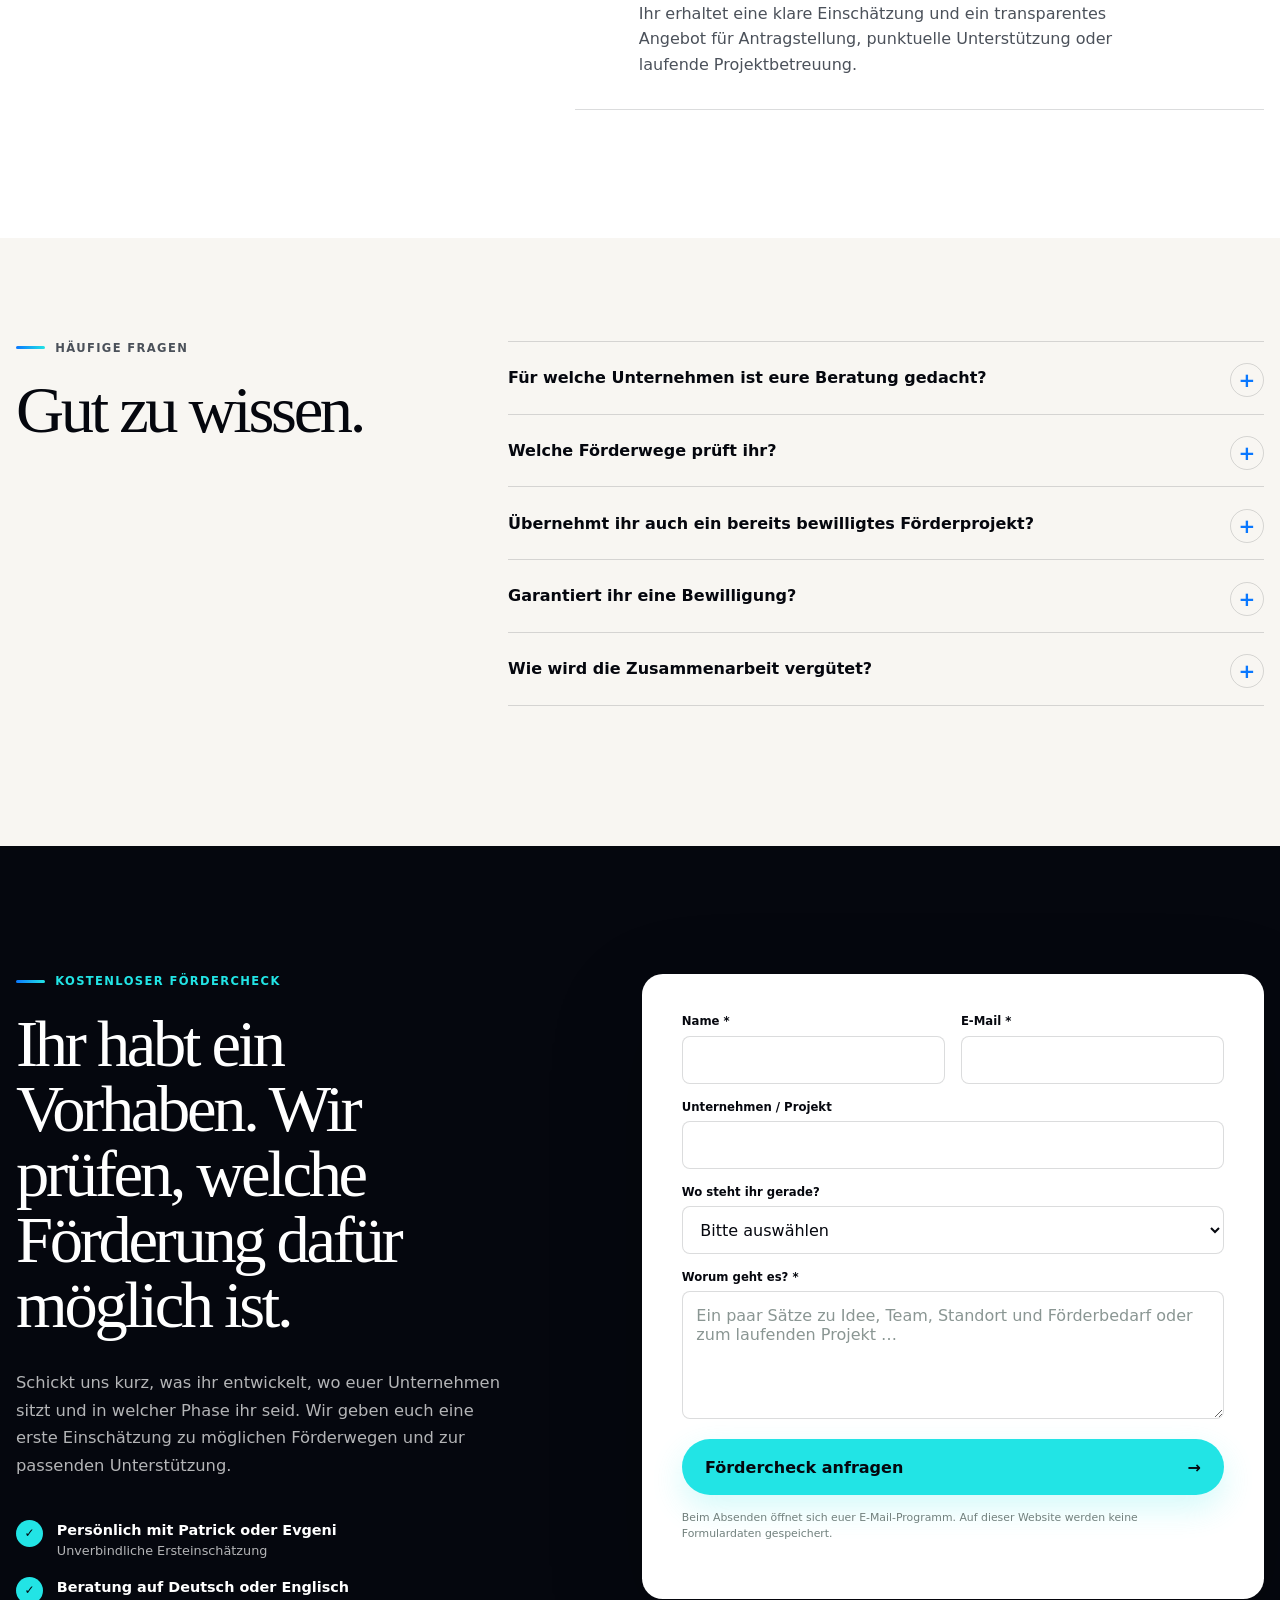
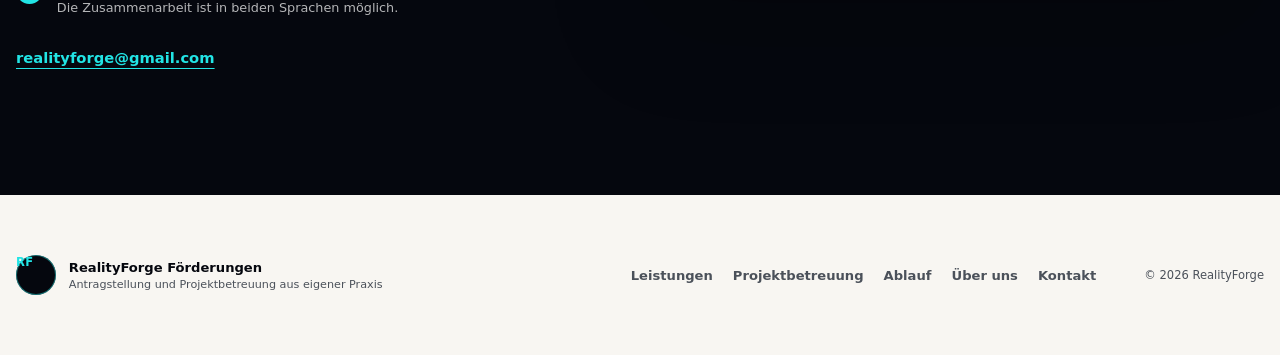
==== commit 16fc32cc: "Inhalte: Förderseite kundenzentriert überarbeiten" ====
--- a/index.html
+++ b/index.html
@@ -3,12 +3,12 @@
   <head>
     <meta charset="utf-8">
     <meta name="viewport" content="width=device-width, initial-scale=1">
-    <meta name="description" content="RealityForge unterstützt technologieorientierte Unternehmen in Berlin und Brandenburg bei Förderfähigkeit, Antragstellung und der Betreuung laufender Förderprojekte.">
+    <meta name="description" content="RealityForge prüft Förderpotenzial, mögliche Förderhöhen und passende Programme und begleitet Anträge sowie bereits bewilligte Förderprojekte.">
     <meta name="theme-color" content="#f8f6f2">
     <meta property="og:type" content="website">
     <meta property="og:locale" content="de_DE">
     <meta property="og:title" content="Fördermittel. Mit Gründerblick.">
-    <meta property="og:description" content="Förderanträge und laufende Förderprojekte aus eigener Unternehmenspraxis begleiten lassen.">
+    <meta property="og:description" content="Förderpotenzial prüfen, förderfähige Projekte entwickeln und bewilligte Förderprojekte sicher betreuen lassen.">
     <meta property="og:url" content="https://foerderungen.realityforge.eu/">
     <meta property="og:image" content="https://foerderungen.realityforge.eu/public/og.png">
     <meta property="og:image:width" content="1200">
@@ -16,7 +16,7 @@
     <meta property="og:image:alt" content="Fördermittel. Mit Gründerblick. Fördermittelberatung für Startups in Berlin und Brandenburg.">
     <meta name="twitter:card" content="summary_large_image">
     <meta name="twitter:title" content="Fördermittel. Mit Gründerblick.">
-    <meta name="twitter:description" content="Förderanträge und laufende Förderprojekte aus eigener Unternehmenspraxis begleiten lassen.">
+    <meta name="twitter:description" content="Förderpotenzial prüfen, förderfähige Projekte entwickeln und bewilligte Förderprojekte sicher betreuen lassen.">
     <meta name="twitter:image" content="https://foerderungen.realityforge.eu/public/og.png">
     <link rel="canonical" href="https://foerderungen.realityforge.eu/">
     <title>RealityForge Fördermittelberatung · Berlin & Brandenburg</title>
@@ -72,13 +72,14 @@
     <main id="main-content">
       <section class="hero" id="top" aria-labelledby="hero-title">
         <div class="hero-copy">
-          <p class="eyebrow"><span></span> Für Technologieunternehmen in Berlin & Brandenburg</p>
+          <p class="eyebrow"><span></span> Für Technologieunternehmen und Gründungsteams</p>
           <h1 id="hero-title">Fördermittel.<br><em>Mit Gründerblick.</em></h1>
           <p class="hero-lead">
-            Wir haben selbst Förderanträge entwickelt, bewilligt bekommen und die Projekte
-            anschließend umgesetzt. Heute helfen wir technologieorientierten Unternehmen,
-            Ideen realistisch einzuordnen, fördertauglich zu planen und bewilligte Projekte
-            zuverlässig zu betreuen.
+            Ihr entwickelt eine neue Technologie, baut ein Unternehmen auf oder plant ein
+            Forschungs- und Entwicklungsprojekt? Wir prüfen, welche Förderung realistisch zu
+            eurem Vorhaben passt, wie viel Förderung möglich ist und wie aus eurer Idee ein
+            förderfähiges Projekt wird. Von der ersten Einschätzung über Antrag und
+            Finanzplanung bis zur Betreuung eines bewilligten Projekts.
           </p>
           <div class="hero-actions">
             <a class="button button-primary" href="#kontakt">Kostenlosen Fördercheck anfragen</a>
@@ -88,9 +89,9 @@
         </div>
 
         <aside class="funding-card" aria-label="Unsere Finanzierungserfahrung">
-          <p class="card-kicker">Selbst eingeworben</p>
+          <p class="card-kicker">Eigene Fördererfahrung</p>
           <p class="card-number">2,5 <span>Mio. €</span></p>
-          <p class="card-label">Fördermittel für das eigene Startup</p>
+          <p class="card-label">selbst eingeworbene Fördermittel</p>
           <div class="card-rule"></div>
           <div class="card-meta">
             <div><strong>4,5 Mio. €</strong><span>Gesamtfinanzierung</span></div>
@@ -110,20 +111,21 @@
       </section>
 
       <section class="section section-intro" id="leistungen" aria-labelledby="services-title">
-        <p class="eyebrow section-intro-eyebrow reveal"><span></span> Was wir für euch tun</p>
+        <p class="eyebrow section-intro-eyebrow reveal"><span></span> Euer Förderpotenzial</p>
         <div class="section-heading reveal">
-          <h2 id="services-title">Wir wissen, was Gutachter und Projektträger brauchen.</h2>
+          <h2 id="services-title">Kann eure Idee gefördert werden?</h2>
         </div>
         <div class="section-copy reveal">
           <p>
-            Eine technische Idee muss für einen Förderantrag anders beschrieben und geplant
-            werden als für Produktentwicklung oder Vertrieb. Wir kennen die Förderterminologie
-            und die Perspektive der zuständigen Stellen aus der praktischen Zusammenarbeit.
-          </p>
-          <p>
-            Deshalb können wir früh einschätzen, welche Ideen, Kosten und Personalstrukturen
-            realistisch förderfähig sind. Wenn ein Förderweg wenig Aussicht auf Erfolg hat,
-            sagen wir das ebenfalls früh.
+            Viele Unternehmen lassen Fördergeld liegen, weil sie nicht wissen, dass ihr Vorhaben
+            förderfähig ist, welches Programm infrage kommt oder wie das Projekt dafür aufgebaut
+            werden muss.
+          </p>
+          <p>
+            Wir prüfen eure Idee, Entwicklungsrisiken, Kosten, Team und Zeitplanung. Wenn wir
+            Förderpotenzial sehen, zeigen wir euch, welche Programme infrage kommen, welche
+            Förderung realistisch ist und wie der sinnvollste Weg zum Antrag aussieht. Wenn die
+            Chancen schlecht stehen, sagen wir das genauso klar.
           </p>
         </div>
       </section>
@@ -132,67 +134,109 @@
         <article class="service-card reveal">
           <svg class="line-icon service-icon" viewBox="0 0 24 24" aria-hidden="true"><circle cx="10.5" cy="10.5" r="5.5"></circle><path d="m14.5 14.5 4.3 4.3M8.2 10.6l1.5 1.5 3.2-3.4"></path></svg>
           <h3>Förderfähigkeit</h3>
-          <p>Wir prüfen Idee, Entwicklungsrisiko, Kosten, Team und Timing und priorisieren passende Förderwege.</p>
+          <p>Wir prüfen, ob und in welchem Umfang euer Vorhaben grundsätzlich förderfähig ist.</p>
           <ul>
-            <li>Ideen und Kosten einordnen</li>
-            <li>Programme nach Passung priorisieren</li>
-            <li>Geringe Erfolgsaussichten früh benennen</li>
+            <li>Förderpotenzial einschätzen</li>
+            <li>Geeignete Programme auswählen</li>
+            <li>Förderfähige Kosten identifizieren</li>
+            <li>Mögliche Förderhöhe einordnen</li>
           </ul>
         </article>
         <article class="service-card service-card-accent reveal">
           <svg class="line-icon service-icon" viewBox="0 0 24 24" aria-hidden="true"><path d="M6 3h9l3 3v15H6zM15 3v4h4M9 11h6M9 15h6"></path></svg>
           <h3>Projekt & Antrag</h3>
-          <p>Wir entwickeln aus der technischen Idee ein prüfbares Vorhaben mit klarer Forschungs- und Entwicklungslogik.</p>
+          <p>Wir übersetzen eure technische Idee in die Logik von Fördergebern, Projektträgern und Gutachtern.</p>
           <ul>
             <li>FuE-Anteile sauber abgrenzen</li>
-            <li>Arbeitspakete und Meilensteine</li>
-            <li>Personal- und Finanzplanung</li>
+            <li>Arbeitspakete und Meilensteine entwickeln</li>
+            <li>Technische Risiken herausarbeiten</li>
+            <li>Personal- und Finanzplanung aufbauen</li>
+            <li>Antrag inhaltlich strukturieren</li>
           </ul>
         </article>
         <article class="service-card reveal">
           <svg class="line-icon service-icon" viewBox="0 0 24 24" aria-hidden="true"><rect x="3" y="4" width="7" height="6"></rect><rect x="14" y="14" width="7" height="6"></rect><path d="M10 7h4a4 4 0 0 1 4 4v3M15 11l3 3 3-3M14 17h-4a4 4 0 0 1-4-4v-3M9 13l-3-3-3 3"></path></svg>
           <h3>Verfahren</h3>
-          <p>Wir strukturieren die Einreichung und helfen, fachliche oder formale Rückfragen der Projektträger richtig zu verstehen.</p>
+          <p>Förderanträge haben ihre eigene Sprache, Bürokratie und Perspektive.</p>
           <ul>
-            <li>Förderfähige Personalstruktur planen</li>
-            <li>Internationale Fachkräfte einbeziehen</li>
-            <li>Rückfragen fachlich beantworten</li>
+            <li>Einreichung vorbereiten</li>
+            <li>Förderfähige Personalstrukturen planen</li>
+            <li>Internationale Fachkräfte einbinden</li>
+            <li>Rückfragen der Projektträger beantworten</li>
           </ul>
         </article>
       </section>
+
+      <aside class="international-note reveal" aria-labelledby="international-title">
+        <svg class="line-icon international-icon" viewBox="0 0 24 24" aria-hidden="true"><circle cx="12" cy="12" r="8.5"></circle><path d="M3.8 12h16.4M12 3.5c2.2 2.3 3.3 5.1 3.3 8.5S14.2 18.2 12 20.5M12 3.5C9.8 5.8 8.7 8.6 8.7 12s1.1 6.2 3.3 8.5"></path></svg>
+        <div>
+          <h2 id="international-title">Neu in Deutschland oder Deutsch nicht eure Arbeitssprache?</h2>
+          <p>Wir unterstützen internationale Gründerteams dabei, die deutsche Förderlandschaft und die formalen Anforderungen zu verstehen. Die Zusammenarbeit kann vollständig auf Englisch erfolgen. Deutsche Anträge und Unterlagen bereiten wir in der jeweils erforderlichen Form vor.</p>
+        </div>
+      </aside>
 
       <section class="project-support-section" id="projektbetreuung" aria-labelledby="project-support-title">
         <div class="project-support-copy reveal">
           <p class="eyebrow eyebrow-light"><span></span> Nach der Bewilligung</p>
-          <h2 id="project-support-title">Betreuung laufender<br>Förderprojekte.</h2>
-          <p>
-            Mit dem Zuwendungsbescheid beginnt die laufende Dokumentation, Abrechnung und
-            formale Projektsteuerung. Wir haben große öffentlich geförderte Projekte selbst
-            administriert, technisch umgesetzt und vollständig bis zum formalen Projektabschluss
-            begleitet. Wir kennen damit den gesamten Förderzyklus von Antrag und Bewilligung über
-            Mittelabrufe, Berichtswesen und Prüfungen bis zu Verwendungsnachweis und Schlussabrechnung.
+          <h2 id="project-support-title">Die Förderung ist bewilligt. Jetzt beginnt die Bürokratie.</h2>
+          <p>
+            Ein Zuwendungsbescheid bringt Geld. Er bringt aber auch Mittelabrufe, Personalunterlagen,
+            Stundenzettel, Meilensteine, Berichte und Prüfungen.
+          </p>
+          <p>
+            Fördermittel unterliegen strengen Nachweis- und Rückzahlungspflichten. Fehler können
+            zu Kürzungen, Rückforderungen und erheblichen rechtlichen Konsequenzen führen.
+          </p>
+          <p>
+            Wir haben große öffentlich geförderte Projekte selbst administriert, technisch
+            umgesetzt, abgerechnet und bis zum formalen Projektabschluss begleitet.
           </p>
         </div>
         <div class="support-grid reveal">
           <article>
             <svg class="line-icon support-icon" viewBox="0 0 24 24" aria-hidden="true"><path d="M14.5 6.5A5.5 5.5 0 1 0 14.5 17.5M5.5 10h7M5.5 13h6"></path><path d="M17 4v4M15 6h4"></path></svg>
             <h3>Mittelabrufe & Abrechnung</h3>
-            <p>Kosten den Projekten und Arbeitspaketen zuordnen, Nachweistabellen führen und einschätzen, was abgerechnet werden darf.</p>
+            <p>Wir helfen euch, Ausgaben korrekt zuzuordnen und Mittel fristgerecht abzurufen.</p>
+            <ul>
+              <li>Mittelabrufe</li>
+              <li>Kostenzuordnung zu Projekten und Arbeitspaketen</li>
+              <li>Nachweistabellen</li>
+              <li>Förderfähige Ausgaben</li>
+            </ul>
           </article>
           <article>
             <svg class="line-icon support-icon" viewBox="0 0 24 24" aria-hidden="true"><circle cx="9" cy="8" r="3"></circle><circle cx="17" cy="9" r="2.3"></circle><path d="M3.5 19c.4-3.3 2.4-5 5.5-5s5.1 1.7 5.5 5M14.5 14.5c.8-.5 1.7-.7 2.7-.7 2.3 0 3.8 1.3 4.1 3.8"></path></svg>
             <h3>Personal & Tätigkeiten</h3>
-            <p>Personalfragebögen, Änderungen im Projektteam, Stundenzettel und Tätigkeitsnachweise förderkonform vorbereiten.</p>
+            <p>Wir bereiten die personellen Nachweise so vor, dass sie zur Projektplanung und zum Zuwendungsbescheid passen.</p>
+            <ul>
+              <li>Personalfragebögen</li>
+              <li>Änderungen im Projektteam</li>
+              <li>Stundenzettel und Tätigkeitsnachweise</li>
+              <li>Zuordnung von Mitarbeitenden zu Arbeitspaketen</li>
+            </ul>
           </article>
           <article>
             <svg class="line-icon support-icon" viewBox="0 0 24 24" aria-hidden="true"><path d="M6 21V4M6 5h10l-1.7 3L16 11H6"></path><path d="M10 17v-3M14 17v-5M18 17V9M8 19h12"></path></svg>
             <h3>Meilensteine & Berichte</h3>
-            <p>Meilensteinplanung und Präsentationen sowie Zwischenberichte und Projektberichte strukturiert erarbeiten.</p>
+            <p>Wir unterstützen dabei, Fortschritt nachvollziehbar und prüfbar zu dokumentieren.</p>
+            <ul>
+              <li>Meilensteinplanung</li>
+              <li>Meilensteinpräsentationen</li>
+              <li>Zwischenberichte und Projektberichte</li>
+              <li>Soll-Ist-Abgleich</li>
+            </ul>
           </article>
           <article>
             <svg class="line-icon support-icon" viewBox="0 0 24 24" aria-hidden="true"><path d="M12 3 19 6v5.2c0 4.4-2.7 7.7-7 9.8-4.3-2.1-7-5.4-7-9.8V6z"></path><path d="m8.5 12 2.2 2.2 4.8-5"></path></svg>
             <h3>Prüfungen & Abschluss</h3>
-            <p>Rückfragen mit Projektträgern klären, Stichprobenprüfungen begleiten sowie Verwendungsnachweise und Schlussabrechnungen vorbereiten.</p>
+            <p>Wir begleiten euch durch Rückfragen, Prüfungen und den formalen Projektabschluss.</p>
+            <ul>
+              <li>Rückfragen der Projektträger</li>
+              <li>Stichprobenprüfungen</li>
+              <li>Verwendungsnachweise</li>
+              <li>Schlussabrechnungen</li>
+              <li>Projektabschluss</li>
+            </ul>
           </article>
         </div>
       </section>
@@ -200,23 +244,20 @@
       <section class="experience-section" id="erfahrung" aria-labelledby="experience-title">
         <div class="experience-story reveal">
           <p class="eyebrow eyebrow-light"><span></span> Erfahrung aus erster Hand</p>
-          <h2 id="experience-title">Förderpraxis vom Antrag bis zur technischen Umsetzung.</h2>
-          <p>
-            Bei unserem damaligen Startup Augmented Robotics haben wir über Jahre selbst
-            Förderanträge entwickelt, eingereicht, bewilligt bekommen und anschließend
-            operativ umgesetzt. Unser Weg begann 2018 mit dem EXIST-Gründungsstipendium
-            und dem Centre for Entrepreneurship der TU Berlin.
-          </p>
-          <p>
-            In Summe haben wir für unser eigenes Startup rund 4,5 Millionen Euro Finanzierung
-            eingeworben, davon etwa 2,5 Millionen Euro Fördermittel. Heute machen wir diese
-            Erfahrung für andere Gründerteams nutzbar.
-          </p>
-          <p>
-            Wir kennen die Arbeit nach der Bewilligung ebenso: Mittelabrufe, Personal- und
-            Kostennachweise, Berichte, Prüfungen, Verwendungsnachweise, Schlussabrechnungen
-            und die Abstimmung mit Projektträgern. Als aktive App- und Produktentwickler
-            verstehen wir auch die technische Seite.
+          <h2 id="experience-title">Förderpraxis vom Antrag bis zum Projektabschluss.</h2>
+          <p>
+            Seit 2018 beschäftigen wir uns intensiv mit Förderanträgen, Finanzierung und der
+            Umsetzung komplexer Technologieprojekte.
+          </p>
+          <p>
+            Für unser eigenes Unternehmen haben wir rund 4,5 Millionen Euro Finanzierung
+            eingeworben, davon etwa 2,5 Millionen Euro Fördermittel.
+          </p>
+          <p>
+            Wir waren selbst verantwortlich für technische Projektplanung, Arbeitspakete,
+            Personalstrukturen, Budgets, Mittelabrufe, Berichte, Meilensteine und formale
+            Projektabschlüsse. Diese Erfahrung nutzen wir heute, um andere Unternehmen durch
+            denselben Prozess zu führen.
           </p>
         </div>
 
@@ -227,7 +268,7 @@
           </div>
           <div class="milestone">
             <span>Pro FIT</span>
-            <div><strong>Frühphase I und II sowie große FuE-Projekte</strong><p>Antragstellung, Projektplanung, Abrechnung und Umsetzung</p></div>
+            <div><strong>Frühphase I und II sowie große FuE-Projekte</strong><p>Antragstellung, Projektplanung, Abrechnung und technische Umsetzung</p></div>
           </div>
           <div class="milestone">
             <span>BMBF</span>
@@ -235,55 +276,72 @@
           </div>
           <div class="milestone">
             <span>Umsetzung</span>
-            <div><strong>Förderadministration aus eigener Praxis</strong><p>Von Mittelabrufen und Berichten bis zu Prüfungen und formalem Projektabschluss</p></div>
+            <div><strong>Förderadministration aus eigener Praxis</strong><p>Mittelabrufe, Berichte, Prüfungen und formaler Projektabschluss</p></div>
           </div>
         </div>
       </section>
 
       <section class="program-section" aria-labelledby="program-title">
         <div class="program-heading reveal">
-          <p class="eyebrow"><span></span> Programmerfahrung</p>
-          <h2 id="program-title">Programme und Förderlogik, die wir kennen.</h2>
-          <p>
-            Wir unterscheiden klar zwischen eigener Projektpraxis, früheren Programmen und
-            Förderwegen, deren Regeln wir kennen. So bleibt die Einschätzung belastbar.
+          <p class="eyebrow"><span></span> Relevante Förderwege</p>
+          <h2 id="program-title">Wir kennen die Förderlandschaft.</h2>
+          <p>
+            Je nach Unternehmen, Projektphase und Vorhaben kommen unterschiedliche
+            Förderinstrumente infrage. Wir suchen gezielt nach den Möglichkeiten, die zu eurem
+            Vorhaben passen.
           </p>
         </div>
         <div class="program-groups">
           <article class="program-card program-card-primary reveal">
-            <p class="program-label">Eigene Projektpraxis</p>
-            <ul>
-              <li><strong>BMBF-Verbundforschung</strong><span>SPIELEND, rund 1,66 Mio. € Projektvolumen</span></li>
-              <li><strong>Pro FIT – Projektfinanzierung</strong><span>Mehrere große Forschungs- und Entwicklungsprojekte</span></li>
-              <li><strong>Pro FIT – Frühphasenfinanzierung</strong><span>Frühphase I und Frühphase II</span></li>
-              <li><strong>EXIST-Gründungsstipendium</strong><span>Mit dem Centre for Entrepreneurship der TU Berlin</span></li>
-              <li><strong>WIPANO</strong><span>Wissens- und Technologietransfer durch Patente und Normen</span></li>
-              <li><strong>Messeprogramm Young Innovators</strong><span>Drei geförderte Messeteilnahmen</span></li>
-              <li><strong>German Accelerator</strong><span>Internationalisierung und Skalierung</span></li>
-            </ul>
+            <svg class="line-icon program-icon" viewBox="0 0 24 24" aria-hidden="true"><path d="M4 19h16M6 16V9M10 16V5M14 16v-4M18 16V7"></path><path d="m5 6 4-3 4 3 5-4"></path></svg>
+            <h3>Forschung & Entwicklung</h3>
+            <p>Zum Beispiel Pro FIT, BMBF-Programme, Eurostars und weitere technologieorientierte Förderungen.</p>
           </article>
           <article class="program-card reveal">
-            <p class="program-label">Historische Erfahrung</p>
-            <ul>
-              <li><strong>Berliner Innovationsfachkräfte</strong><span>Früher Innovationsassistent. Neue Anträge sind nicht mehr möglich.</span></li>
-              <li><strong>Coaching BONUS</strong><span>Das frühere Berliner Programm ist ausgelaufen.</span></li>
-            </ul>
+            <svg class="line-icon program-icon" viewBox="0 0 24 24" aria-hidden="true"><path d="M5 20V9l7-5 7 5v11M9 20v-6h6v6"></path><path d="M3 20h18"></path></svg>
+            <h3>Gründung & Wachstum</h3>
+            <p>Zum Beispiel EXIST, INVEST und Berliner Gründungs- und Finanzierungsprogramme.</p>
           </article>
           <article class="program-card reveal">
-            <p class="program-label">Weitere Programmkenntnis</p>
-            <ul>
-              <li><strong>Eurostars 3</strong><span>Programmkenntnis, keine eigene Bewilligungsreferenz</span></li>
-              <li><strong>INVEST – Zuschuss für Wagniskapital</strong><span>Förderlogik für private Investitionen</span></li>
-              <li><strong>De-minimis und AGVO</strong><span>Beihilferechtliche Einordnung von Förderungen</span></li>
-            </ul>
+            <svg class="line-icon program-icon" viewBox="0 0 24 24" aria-hidden="true"><path d="M8 14 4 18v2h6l7-7"></path><path d="m13 6 5-3 3 3-3 5M11 8l5 5M5 5l3 3"></path></svg>
+            <h3>Patente & Schutzrechte</h3>
+            <p>Zum Beispiel WIPANO und verwandte Förderwege für Patente und geistiges Eigentum.</p>
+          </article>
+          <article class="program-card reveal">
+            <svg class="line-icon program-icon" viewBox="0 0 24 24" aria-hidden="true"><circle cx="9" cy="8" r="3"></circle><circle cx="17" cy="9" r="2.3"></circle><path d="M3.5 19c.4-3.3 2.4-5 5.5-5s5.1 1.7 5.5 5M14.5 14.5c.8-.5 1.7-.7 2.7-.7 2.3 0 3.8 1.3 4.1 3.8"></path></svg>
+            <h3>Personal</h3>
+            <p>Aktuelle Programme für Fachkräfte, Innovationspersonal und betriebliche Entwicklung.</p>
+          </article>
+          <article class="program-card reveal">
+            <svg class="line-icon program-icon" viewBox="0 0 24 24" aria-hidden="true"><path d="M5 4h14v16H5zM8 8h8M8 12h8M8 16h5"></path></svg>
+            <h3>Beratung & Unternehmensentwicklung</h3>
+            <p>Aktuelle Beratungs- und Coachingförderungen auf Landes- und Bundesebene.</p>
+          </article>
+          <article class="program-card reveal">
+            <svg class="line-icon program-icon" viewBox="0 0 24 24" aria-hidden="true"><circle cx="12" cy="12" r="8.5"></circle><path d="M3.8 12h16.4M12 3.5c2.2 2.3 3.3 5.1 3.3 8.5S14.2 18.2 12 20.5"></path><path d="m16 7 3-1-1 3"></path></svg>
+            <h3>Markteintritt & Internationalisierung</h3>
+            <p>Zum Beispiel Young Innovators, Messeförderungen, German Accelerator und weitere Programme.</p>
+          </article>
+          <article class="program-card reveal">
+            <svg class="line-icon program-icon" viewBox="0 0 24 24" aria-hidden="true"><path d="M12 3v18M5 7h14M7 7l-3 6h6zM17 7l-3 6h6z"></path><path d="M8 21h8"></path></svg>
+            <h3>Förderrecht</h3>
+            <p>Einordnung von Förderungen nach De-minimis und AGVO.</p>
           </article>
         </div>
       </section>
 
       <section class="proof-section" aria-labelledby="proof-title">
         <div class="proof-heading reveal">
-          <p class="eyebrow"><span></span> Gründung, Forschung & Sichtbarkeit</p>
-          <h2 id="proof-title">Unsere Arbeit wurde auch von außen bewertet.</h2>
+          <p class="eyebrow"><span></span> Ausgezeichnete Technologie</p>
+          <h2 id="proof-title">Sichtbare Ergebnisse.</h2>
+        </div>
+        <div class="media-feature reveal">
+          <svg class="line-icon media-icon" viewBox="0 0 24 24" aria-hidden="true"><rect x="3" y="5" width="18" height="14" rx="2"></rect><path d="m9 2 3 3 3-3M7 15h6M7 11h4M17 10v5"></path></svg>
+          <div>
+            <p>Bekannt aus</p>
+            <h3>Tagesschau & Berliner Fenster</h3>
+            <span>Unsere Technologie wurde in der Tagesschau und im Berliner Fenster vorgestellt.</span>
+          </div>
         </div>
         <div class="proof-grid">
           <article class="proof-card reveal">
@@ -298,73 +356,69 @@
           </article>
           <article class="proof-card reveal">
             <p class="proof-year">2020 und danach</p>
-            <h3>Technologie & Wachstum</h3>
-            <ul>
-              <li>Deep Tech Award Berlin 2020, Gewinner IoT / Industrie 4.0</li>
-              <li>Drei Teilnahmen am Messeprogramm für junge innovative Unternehmen</li>
-              <li>German Accelerator und weitere Wachstumsprogramme</li>
+            <h3>Technologie & Schutzrechte</h3>
+            <ul>
+              <li>1. Platz beim Deep Tech Award Berlin, Kategorie IoT / Industrie 4.0</li>
+              <li>Zwei europäische Patentanmeldungen</li>
+              <li>Drei geförderte Messeteilnahmen und German Accelerator</li>
             </ul>
           </article>
           <article class="proof-card reveal">
-            <p class="proof-year">Forschung & Medien</p>
-            <h3>SPIELEND & Öffentlichkeit</h3>
-            <ul>
+            <p class="proof-year">Forschung</p>
+            <h3>BMBF-Verbundprojekt SPIELEND</h3>
+            <ul>
+              <li>Rund 1,66 Mio. € Projektvolumen</li>
               <li>BMBF-Konsortialprojekt mit OFFIS, RWTH Aachen sowie den Universitäten Wuppertal und Würzburg</li>
-              <li>Produkt und Unternehmen in der Tagesschau und im Berliner Fenster</li>
-              <li>Weitere Unterstützung für Messestände, Büromiete sowie Startup-Credits von AWS, Microsoft und GitHub</li>
-            </ul>
-          </article>
-        </div>
-      </section>
-
-      <section class="founder-section" id="ueber-uns" aria-labelledby="founders-title">
-        <div class="founder-intro reveal">
-          <p class="eyebrow"><span></span> Wer euch begleitet</p>
-          <h2 id="founders-title">Von Gründern.<br>Für Gründer.</h2>
-          <p>
-            Wir haben selbst Finanzierung eingeworben, Teams aufgebaut und geförderte
-            Technologieprojekte umgesetzt. Institutionen, Projektträger und ihre Terminologie
-            kennen wir aus der langjährigen Zusammenarbeit. Bei RealityForge entwickeln wir
-            weiterhin eigene Apps und digitale Produkte.
-          </p>
-        </div>
-        <div class="founder-cards reveal">
-          <article class="founder-card">
-            <span class="founder-initials" aria-hidden="true">PB</span>
-            <div><h3>Patrick Bethke</h3><p>Co-Founder & Fördermittelberater</p></div>
-          </article>
-          <article class="founder-card">
-            <span class="founder-initials" aria-hidden="true">EM</span>
-            <div><h3>Evgeni Melan</h3><p>Co-Founder & Fördermittelberater</p></div>
-          </article>
-          <p class="founder-note">Ihr arbeitet direkt mit uns beiden. Wir geben Aufgaben nicht an wechselnde Junior-Berater oder anonyme Antragsschreiber weiter.</p>
-        </div>
+              <li>Technische Projektplanung, Umsetzung, Administration und Abschluss aus eigener Praxis</li>
+            </ul>
+          </article>
+        </div>
+      </section>
+
+      <section class="why-section" id="ueber-uns" aria-labelledby="why-title">
+        <div class="why-heading reveal">
+          <p class="eyebrow"><span></span> Unser Hintergrund</p>
+          <h2 id="why-title">Warum RealityForge?</h2>
+        </div>
+        <div class="why-grid">
+          <article class="why-card reveal">
+            <svg class="line-icon why-icon" viewBox="0 0 24 24" aria-hidden="true"><path d="M4 18V9l8-5 8 5v9"></path><path d="M8 18v-6h8v6M3 20h18"></path></svg>
+            <h3>Wir kennen Projektträger und Förderpraxis.</h3>
+            <p>Wir arbeiten seit Jahren mit Förderstellen, Institutionen und Projektträgern. Wir kennen typische Rückfragen, Fachbegriffe und formale Anforderungen und übersetzen eure technische Idee in eine belastbare Antragsstruktur.</p>
+          </article>
+          <article class="why-card reveal">
+            <svg class="line-icon why-icon" viewBox="0 0 24 24" aria-hidden="true"><path d="M7 4h10v5H7zM5 9h14v11H5z"></path><path d="M9 13h2M13 13h2M9 17h6"></path></svg>
+            <h3>Wir verstehen Technologie.</h3>
+            <p>Technische Förderprojekte lassen sich nur sinnvoll planen, wenn man versteht, was entwickelt wird, wo die Risiken liegen und welche Arbeit tatsächlich Forschung und Entwicklung ist. Unser Hintergrund liegt in Software, Elektronik, Embedded Systems, künstlicher Intelligenz, Augmented Reality und komplexer Produktentwicklung.</p>
+          </article>
+          <article class="why-card reveal">
+            <svg class="line-icon why-icon" viewBox="0 0 24 24" aria-hidden="true"><path d="M6 7a7 7 0 0 1 11.8-2L20 7M18 17a7 7 0 0 1-11.8 2L4 17"></path><path d="M20 3v4h-4M4 21v-4h4"></path></svg>
+            <h3>Wir kennen den gesamten Förderzyklus.</h3>
+            <p>Von der ersten Idee und Antragstellung über Bewilligung, Mittelabrufe, Projektsteuerung und Prüfungen bis zu Verwendungsnachweis und Schlussabrechnung.</p>
+          </article>
+        </div>
+        <p class="why-contact reveal">Ihr arbeitet persönlich mit Patrick Bethke und Evgeni Melan.</p>
       </section>
 
       <section class="process-section" id="ablauf" aria-labelledby="process-title">
         <div class="section-heading reveal">
-          <p class="eyebrow"><span></span> So starten wir</p>
-          <h2 id="process-title">Vom ersten Check zur passenden Unterstützung.</h2>
+          <p class="eyebrow"><span></span> So gehen wir vor</p>
+          <h2 id="process-title">Von der Idee zum Förderprojekt.</h2>
         </div>
         <ol class="process-list">
           <li class="reveal">
             <svg class="line-icon process-icon" viewBox="0 0 24 24" aria-hidden="true"><circle cx="10.5" cy="10.5" r="5.5"></circle><path d="m14.5 14.5 4.3 4.3M8 10.5h5M10.5 8v5"></path></svg>
-            <div><h3>Situation verstehen</h3><p>Wir klären Idee, Unternehmensphase, Standort, Team und ob es um einen neuen Antrag oder ein laufendes Projekt geht.</p></div>
+            <div><h3>Situation verstehen</h3><p>Wir schauen uns Idee, Unternehmensphase, Standort, Team, Finanzierung und Entwicklungsbedarf an. Bei bereits bewilligten Projekten prüfen wir Zuwendungsbescheid, Planung und aktuellen Projektstand.</p></div>
           </li>
           <li class="reveal">
             <svg class="line-icon process-icon" viewBox="0 0 24 24" aria-hidden="true"><path d="M5 21V4M5 6h10l-2.5 3L15 12H5M12 17h7M16 14l3 3-3 3"></path></svg>
-            <div><h3>Förderweg einordnen</h3><p>Wir prüfen Förderfähigkeit, passende Programme und den voraussichtlichen Aufwand. Fehlende Erfolgsaussichten benennen wir früh.</p></div>
+            <div><h3>Förderpotenzial bestimmen</h3><p>Wir prüfen, was grundsätzlich förderfähig ist, welche Programme passen und in welcher Größenordnung Förderung realistisch sein kann.</p></div>
           </li>
           <li class="reveal">
             <svg class="line-icon process-icon" viewBox="0 0 24 24" aria-hidden="true"><path d="M8 4H5v17h14V4h-3M9 3h6v4H9z"></path><path d="m9 12 1.5 1.5L15 9M9 17h6"></path></svg>
-            <div><h3>Leistung festlegen</h3><p>Ihr erhaltet einen transparenten Vorschlag für Antragstellung, punktuelle Unterstützung oder die laufende Projektbetreuung.</p></div>
+            <div><h3>Vorgehen festlegen</h3><p>Ihr erhaltet eine klare Einschätzung und ein transparentes Angebot für Antragstellung, punktuelle Unterstützung oder laufende Projektbetreuung.</p></div>
           </li>
         </ol>
-      </section>
-
-      <section class="principle-banner reveal" aria-label="Unser Beratungsprinzip">
-        <p>Unser Prinzip</p>
-        <blockquote>Wir sagen früh, wenn ein Förderweg wenig Aussicht auf Erfolg hat. Das spart Zeit und verhindert unnötige Antragsarbeit.</blockquote>
       </section>
 
       <section class="faq-section" aria-labelledby="faq-title">
@@ -374,20 +428,20 @@
         </div>
         <div class="faq-list">
           <details class="reveal">
-            <summary>Für welche Startups ist eure Beratung gedacht?</summary>
-            <p>Unser Fokus liegt auf innovativen und technologieorientierten Gründungsteams und Unternehmen aus Berlin und Brandenburg. Wir unterstützen frühe Vorhaben ebenso wie bereits bewilligte Projekte.</p>
+            <summary>Für welche Unternehmen ist eure Beratung gedacht?</summary>
+            <p>Unser Fokus liegt auf innovativen und technologieorientierten Gründungsteams und Unternehmen. Wir unterstützen Vorhaben von der frühen Idee bis zum bereits bewilligten Förderprojekt. Standort, Unternehmensphase und Projekt bestimmen, welche Programme infrage kommen.</p>
           </details>
           <details class="reveal">
-            <summary>Mit welchen Förderprogrammen kennt ihr euch aus?</summary>
-            <p>Eigene Projektpraxis haben wir unter anderem mit dem EXIST-Gründungsstipendium, Pro FIT, BMBF-Verbundforschung, WIPANO, dem Messeprogramm Young Innovators und German Accelerator. Eurostars 3 und INVEST kennen wir aus der Programmlogik. Coaching BONUS und Berliner Innovationsfachkräfte führen wir nur als historische Erfahrung, da neue Anträge dort nicht mehr möglich sind.</p>
+            <summary>Welche Förderwege prüft ihr?</summary>
+            <p>Wir prüfen die oben beschriebenen Förderbereiche anhand eures Standorts, eurer Unternehmensphase und des konkreten Vorhabens. Daraus ergibt sich, welche Programme aktuell passen.</p>
           </details>
           <details class="reveal">
             <summary>Übernehmt ihr auch ein bereits bewilligtes Förderprojekt?</summary>
-            <p>Ja. Wir unterstützen während des gesamten Förderzyklus bis zum formalen Projektabschluss. Dazu gehören Mittelabrufe, Kosten- und Personalzuordnung, Stundenzettel, Tätigkeitsnachweise, Meilensteine, Berichte, Rückfragen, Stichprobenprüfungen sowie Verwendungsnachweise und Schlussabrechnungen. Der genaue Umfang richtet sich nach Programm und Projekt.</p>
+            <p>Ja. Wir unterstützen bewilligte Projekte bei Abrechnung, Personalunterlagen, Berichten, Prüfungen und dem formalen Projektabschluss. Der genaue Umfang richtet sich nach Programm und Projekt.</p>
           </details>
           <details class="reveal">
             <summary>Garantiert ihr eine Bewilligung?</summary>
-            <p>Nein. Eine seriöse Fördermittelberatung kann keine Bewilligung garantieren. Wir können aber Chancen realistisch einordnen und die Qualität, Klarheit und Förderlogik eures Antrags verbessern.</p>
+            <p>Eine Bewilligung lässt sich nicht garantieren. Wir ordnen die Chancen realistisch ein und verbessern Qualität, Klarheit und Förderlogik eures Antrags. Wenn die Chancen schlecht stehen, sagen wir das früh.</p>
           </details>
           <details class="reveal">
             <summary>Wie wird die Zusammenarbeit vergütet?</summary>
@@ -399,18 +453,19 @@
       <section class="contact-section" id="kontakt" aria-labelledby="contact-title">
         <div class="contact-copy reveal">
           <p class="eyebrow eyebrow-light"><span></span> Kostenloser Fördercheck</p>
-          <h2 id="contact-title">Was möchtet ihr fördern oder operativ entlasten?</h2>
-          <p>
-            Schildert uns kurz euer Vorhaben oder das bereits bewilligte Projekt. Wir melden
-            uns persönlich mit einer ersten Einschätzung zurück.
+          <h2 id="contact-title">Ihr habt ein Vorhaben. Wir prüfen, welche Förderung dafür möglich ist.</h2>
+          <p>
+            Schickt uns kurz, was ihr entwickelt, wo euer Unternehmen sitzt und in welcher
+            Phase ihr seid. Wir geben euch eine erste Einschätzung zu möglichen Förderwegen
+            und zur passenden Unterstützung.
           </p>
           <div class="contact-promise">
             <span aria-hidden="true">✓</span>
-            <p><strong>Ehrliches erstes Feedback</strong>Unverbindlich und ohne Förderversprechen</p>
+            <p><strong>Persönlich mit Patrick oder Evgeni</strong>Unverbindliche Ersteinschätzung</p>
           </div>
           <div class="contact-promise">
             <span aria-hidden="true">✓</span>
-            <p><strong>Direkter Gründerkontakt</strong>Antwort von Patrick oder Evgeni</p>
+            <p><strong>Beratung auf Deutsch oder Englisch</strong>Die Zusammenarbeit ist in beiden Sprachen möglich.</p>
           </div>
           <a class="contact-email" href="mailto:realityforge@gmail.com">realityforge@gmail.com</a>
         </div>
--- a/styles.css
+++ b/styles.css
@@ -616,6 +616,41 @@
   background: var(--orange);
 }
 
+.international-note {
+  width: min(100% - 2rem, var(--max));
+  margin: clamp(-7rem, -7vw, -4rem) auto clamp(7rem, 11vw, 11rem);
+  padding: clamp(1.5rem, 3vw, 2.2rem);
+  display: grid;
+  grid-template-columns: auto minmax(0, 1fr);
+  align-items: start;
+  gap: 1.35rem;
+  border: 1px solid var(--line);
+  border-radius: 0.25rem 1.2rem 1.2rem 1.2rem;
+  background: var(--paper-light);
+}
+
+.international-icon {
+  width: 1.8rem;
+  height: 1.8rem;
+  margin-top: 0.15rem;
+}
+
+.international-note h2 {
+  margin: 0 0 0.55rem;
+  font-family: Georgia, "Times New Roman", serif;
+  font-size: clamp(1.35rem, 2.2vw, 1.8rem);
+  font-weight: 500;
+  letter-spacing: -0.025em;
+}
+
+.international-note p {
+  max-width: 64rem;
+  margin: 0;
+  color: var(--ink-soft);
+  font-size: 0.9rem;
+  line-height: 1.65;
+}
+
 .project-support-section {
   width: min(100% - 2rem, var(--max));
   margin: 0 auto clamp(7rem, 11vw, 11rem);
@@ -657,10 +692,14 @@
   hyphens: none;
 }
 
-.project-support-copy > p:last-child {
-  margin: 2rem 0 0;
+.project-support-copy > p:not(.eyebrow) {
+  margin: 1rem 0 0;
   color: var(--ink-soft);
   line-height: 1.72;
+}
+
+.project-support-copy h2 + p {
+  margin-top: 2rem;
 }
 
 .support-grid {
@@ -671,7 +710,7 @@
 }
 
 .support-grid article {
-  min-height: 15rem;
+  min-height: 22rem;
   padding: 1.7rem;
   border-right: 1px solid var(--line);
   border-bottom: 1px solid var(--line);
@@ -703,6 +742,32 @@
   color: var(--ink-soft);
   font-size: 0.86rem;
   line-height: 1.62;
+}
+
+.support-grid ul {
+  margin: 1.2rem 0 0;
+  padding: 0;
+  list-style: none;
+}
+
+.support-grid li {
+  position: relative;
+  padding: 0.45rem 0 0.45rem 0.9rem;
+  border-top: 1px solid var(--line);
+  color: var(--ink-soft);
+  font-size: 0.76rem;
+  line-height: 1.45;
+}
+
+.support-grid li::before {
+  content: "";
+  position: absolute;
+  top: 0.76rem;
+  left: 0;
+  width: 0.28rem;
+  aspect-ratio: 1;
+  border-radius: 50%;
+  background: var(--blue);
 }
 
 .experience-section {
@@ -806,9 +871,8 @@
 
 .program-groups {
   display: grid;
-  grid-template-columns: minmax(0, 1.45fr) repeat(2, minmax(0, 0.78fr));
+  grid-template-columns: repeat(4, minmax(0, 1fr));
   gap: 1rem;
-  align-items: start;
 }
 
 .program-card {
@@ -820,6 +884,25 @@
 
 .program-card-primary {
   background: var(--cyan-soft);
+}
+
+.program-icon {
+  margin-bottom: 1.35rem;
+}
+
+.program-card h3 {
+  margin: 0 0 0.7rem;
+  font-family: Georgia, "Times New Roman", serif;
+  font-size: 1.35rem;
+  font-weight: 500;
+  line-height: 1.15;
+}
+
+.program-card > p:last-child {
+  margin: 0;
+  color: var(--ink-soft);
+  font-size: 0.82rem;
+  line-height: 1.6;
 }
 
 .program-label {
@@ -862,6 +945,52 @@
 
 .proof-section {
   padding-top: 0;
+}
+
+.media-feature {
+  margin: 0 0 1rem;
+  padding: clamp(1.8rem, 4vw, 3rem);
+  display: grid;
+  grid-template-columns: auto minmax(0, 1fr);
+  align-items: center;
+  gap: clamp(1.25rem, 3vw, 2.2rem);
+  border-radius: 0.25rem 1.2rem 1.2rem 1.2rem;
+  background: var(--cyan);
+  color: var(--contrast-ink);
+}
+
+.media-icon {
+  width: 2.2rem;
+  height: 2.2rem;
+  stroke: currentColor;
+}
+
+.media-feature p,
+.media-feature h3,
+.media-feature span {
+  margin: 0;
+}
+
+.media-feature p {
+  font-size: 0.68rem;
+  font-weight: 820;
+  letter-spacing: 0.1em;
+  text-transform: uppercase;
+}
+
+.media-feature h3 {
+  margin-top: 0.25rem;
+  font-family: Georgia, "Times New Roman", serif;
+  font-size: clamp(1.8rem, 3.5vw, 3rem);
+  font-weight: 500;
+  letter-spacing: -0.035em;
+}
+
+.media-feature span {
+  display: block;
+  margin-top: 0.5rem;
+  color: rgba(5, 7, 14, 0.72);
+  font-size: 0.86rem;
 }
 
 .proof-grid {
@@ -908,6 +1037,71 @@
   background: var(--cyan);
 }
 
+.why-section {
+  padding: clamp(6rem, 10vw, 9rem) max(1rem, calc((100% - var(--max)) / 2));
+  background: var(--paper-light);
+}
+
+.why-heading {
+  max-width: 58rem;
+  margin-bottom: clamp(3rem, 6vw, 5rem);
+}
+
+.why-heading h2 {
+  margin: 0;
+  font-family: Georgia, "Times New Roman", serif;
+  font-size: clamp(2.8rem, 5.2vw, 5rem);
+  font-weight: 500;
+  line-height: 0.98;
+  letter-spacing: -0.05em;
+}
+
+.why-grid {
+  display: grid;
+  grid-template-columns: repeat(3, minmax(0, 1fr));
+  border: 1px solid var(--line);
+  border-radius: 1.2rem;
+  overflow: hidden;
+}
+
+.why-card {
+  padding: clamp(1.8rem, 3.5vw, 2.7rem);
+  border-right: 1px solid var(--line);
+}
+
+.why-card:last-child {
+  border-right: 0;
+}
+
+.why-icon {
+  margin-bottom: 1.5rem;
+}
+
+.why-card h3 {
+  margin: 0 0 1rem;
+  font-family: Georgia, "Times New Roman", serif;
+  font-size: 1.55rem;
+  font-weight: 500;
+  line-height: 1.18;
+}
+
+.why-card p,
+.why-contact {
+  color: var(--ink-soft);
+  line-height: 1.65;
+}
+
+.why-card p {
+  margin: 0;
+  font-size: 0.88rem;
+}
+
+.why-contact {
+  margin: 1.5rem 0 0;
+  font-size: 0.82rem;
+  font-weight: 700;
+}
+
 .founder-section {
   width: min(100% - 2rem, var(--max));
   margin-inline: auto;
@@ -1329,13 +1523,20 @@
 
   .project-support-section,
   .experience-section,
-  .founder-section,
   .process-section,
   .faq-section,
   .contact-section {
     gap: 4rem;
   }
 
+  .project-support-section {
+    grid-template-columns: 1fr;
+  }
+
+  .support-grid {
+    max-width: none;
+  }
+
   .section-intro {
     column-gap: 4rem;
     row-gap: 1.4rem;
@@ -1347,11 +1548,7 @@
   }
 
   .program-groups {
-    grid-template-columns: 1.3fr 1fr;
-  }
-
-  .program-card-primary {
-    grid-row: span 2;
+    grid-template-columns: repeat(2, minmax(0, 1fr));
   }
 }
 
@@ -1360,7 +1557,6 @@
   .section-intro,
   .project-support-section,
   .experience-section,
-  .founder-section,
   .process-section,
   .faq-section,
   .contact-section {
@@ -1376,12 +1572,18 @@
   }
 
   .program-groups,
-  .proof-grid {
+  .proof-grid,
+  .why-grid {
     grid-template-columns: 1fr;
   }
 
-  .program-card-primary {
-    grid-row: auto;
+  .why-card {
+    border-right: 0;
+    border-bottom: 1px solid var(--line);
+  }
+
+  .why-card:last-child {
+    border-bottom: 0;
   }
 
   .hero {
@@ -1420,6 +1622,10 @@
     max-width: 42rem;
   }
 
+  .support-grid article {
+    min-height: 20rem;
+  }
+
   .founder-cards {
     max-width: 38rem;
   }
@@ -1471,6 +1677,10 @@
     padding: 2rem 1.5rem;
   }
 
+  .international-note {
+    grid-template-columns: 1fr;
+  }
+
   .project-support-copy h2 {
     font-size: clamp(2.1rem, 10.5vw, 2.85rem);
   }
@@ -1504,6 +1714,10 @@
 
   .support-grid article {
     min-height: auto;
+  }
+
+  .media-feature {
+    grid-template-columns: 1fr;
   }
 
   .milestone {
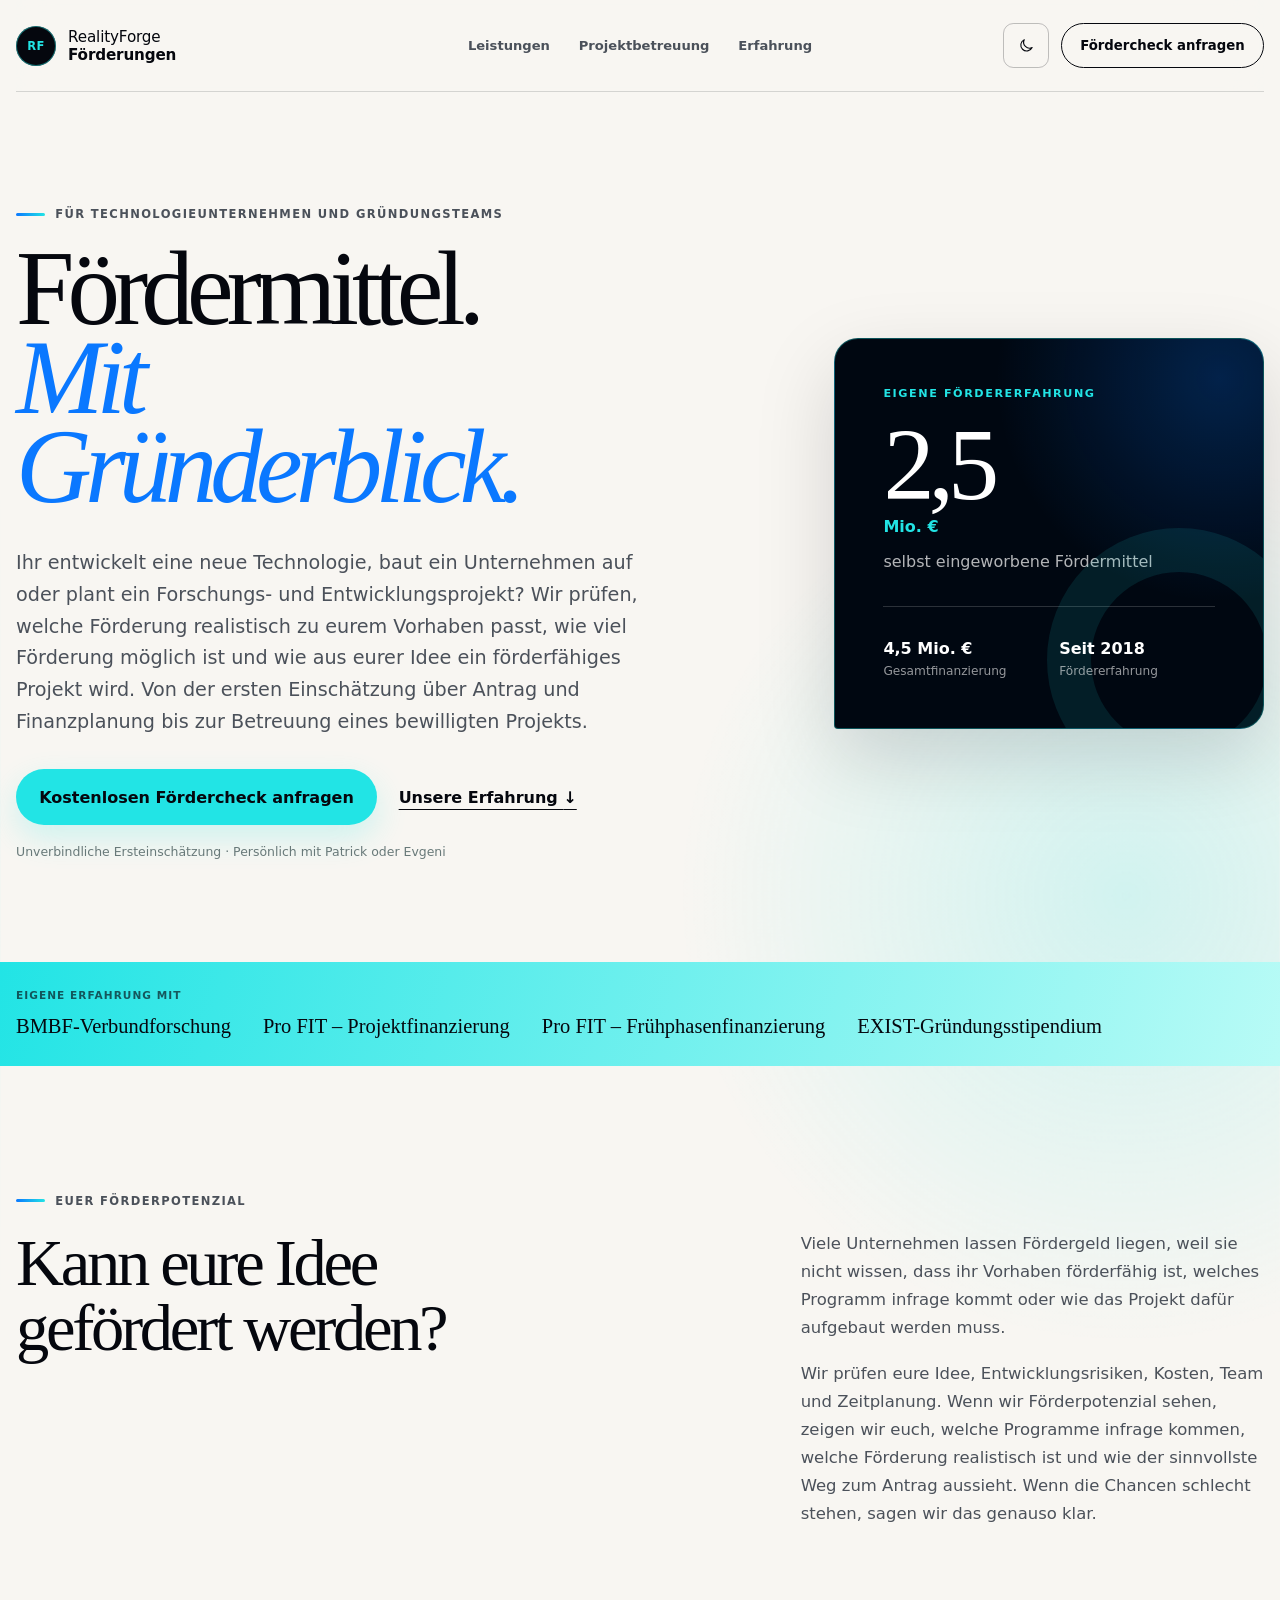
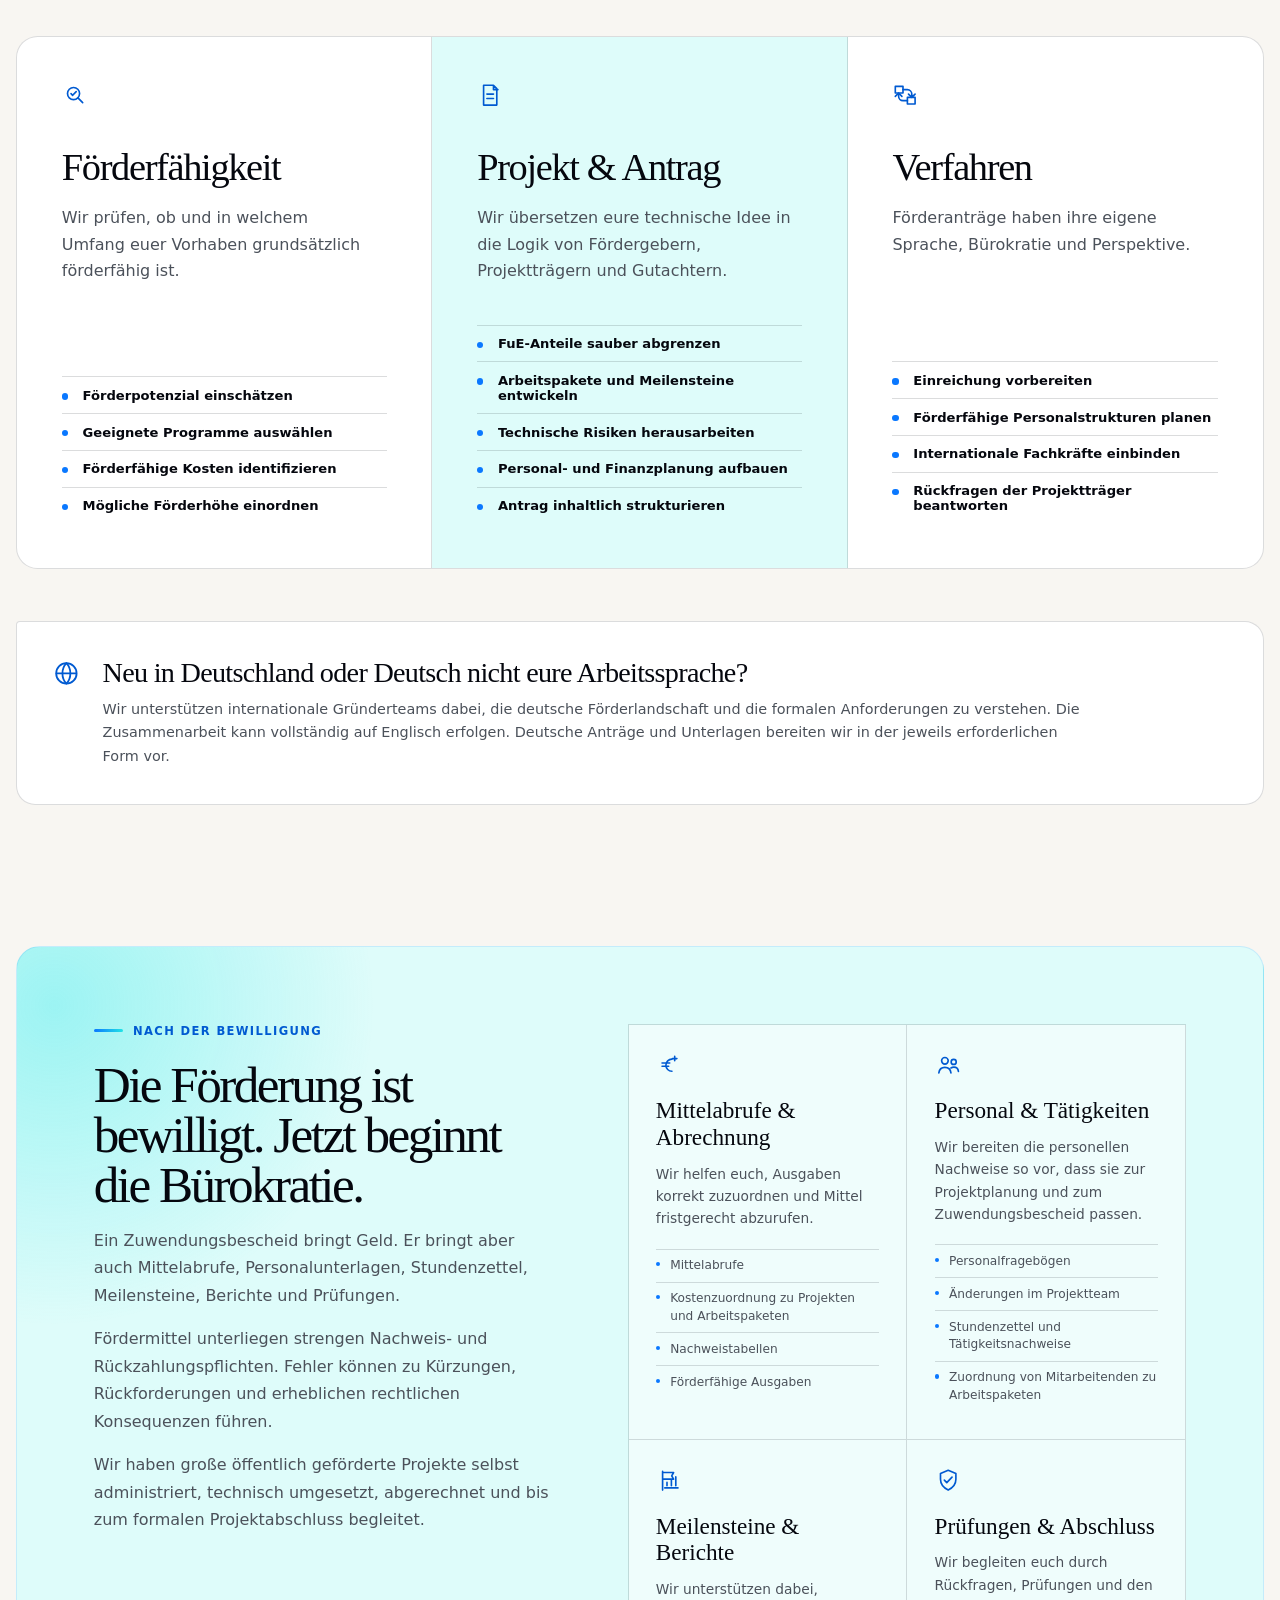
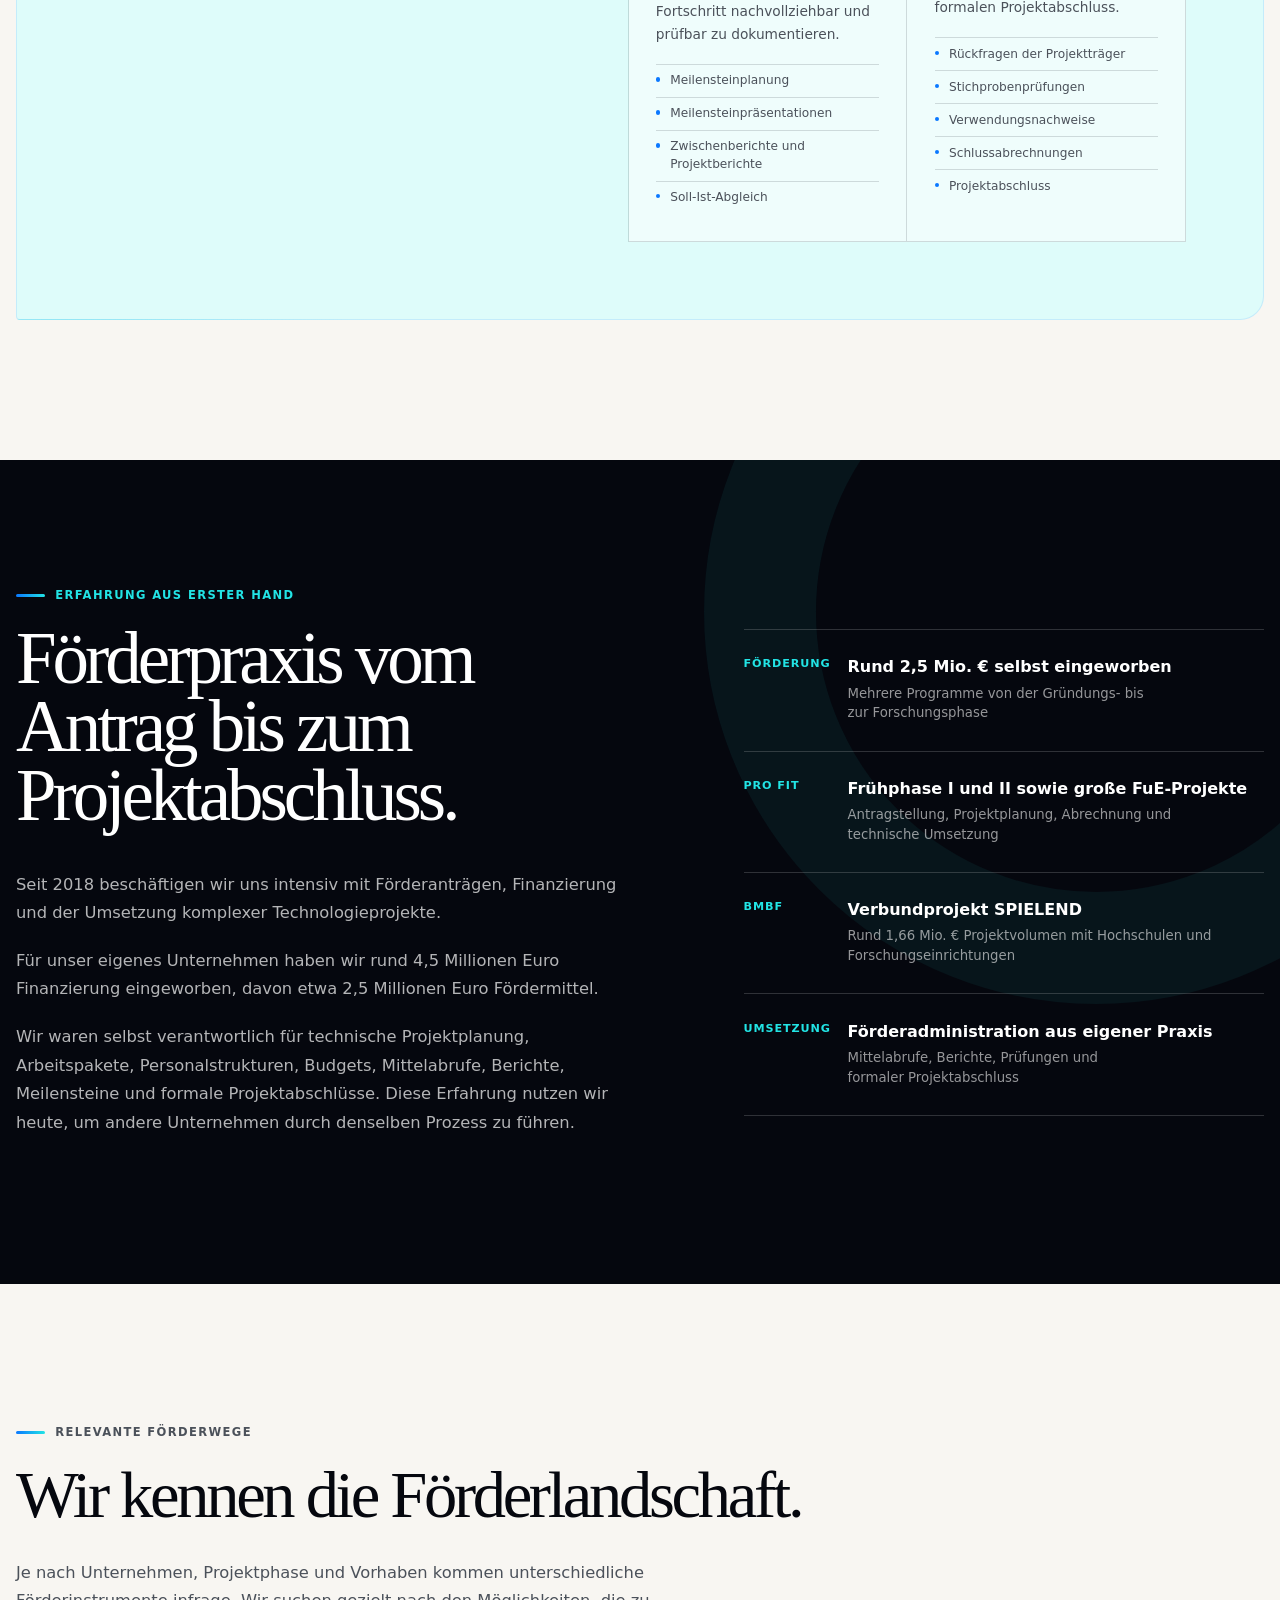
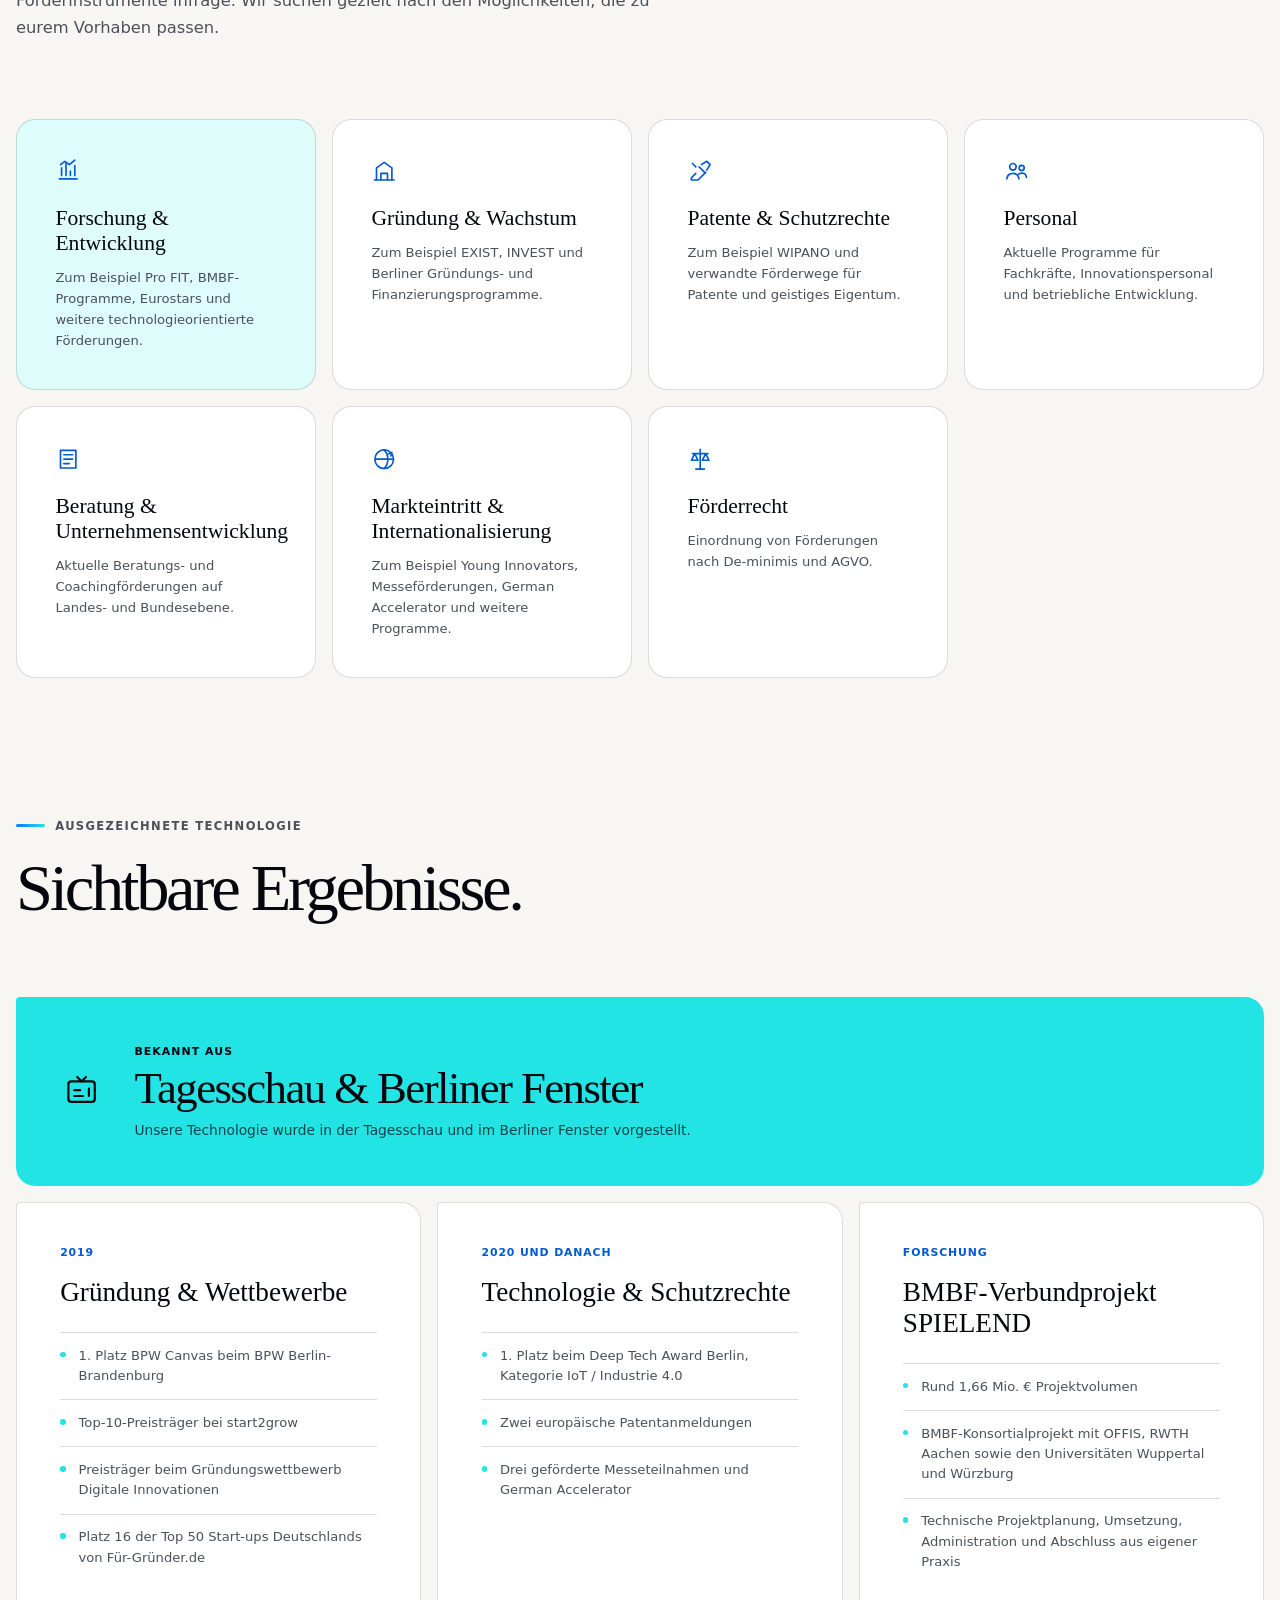
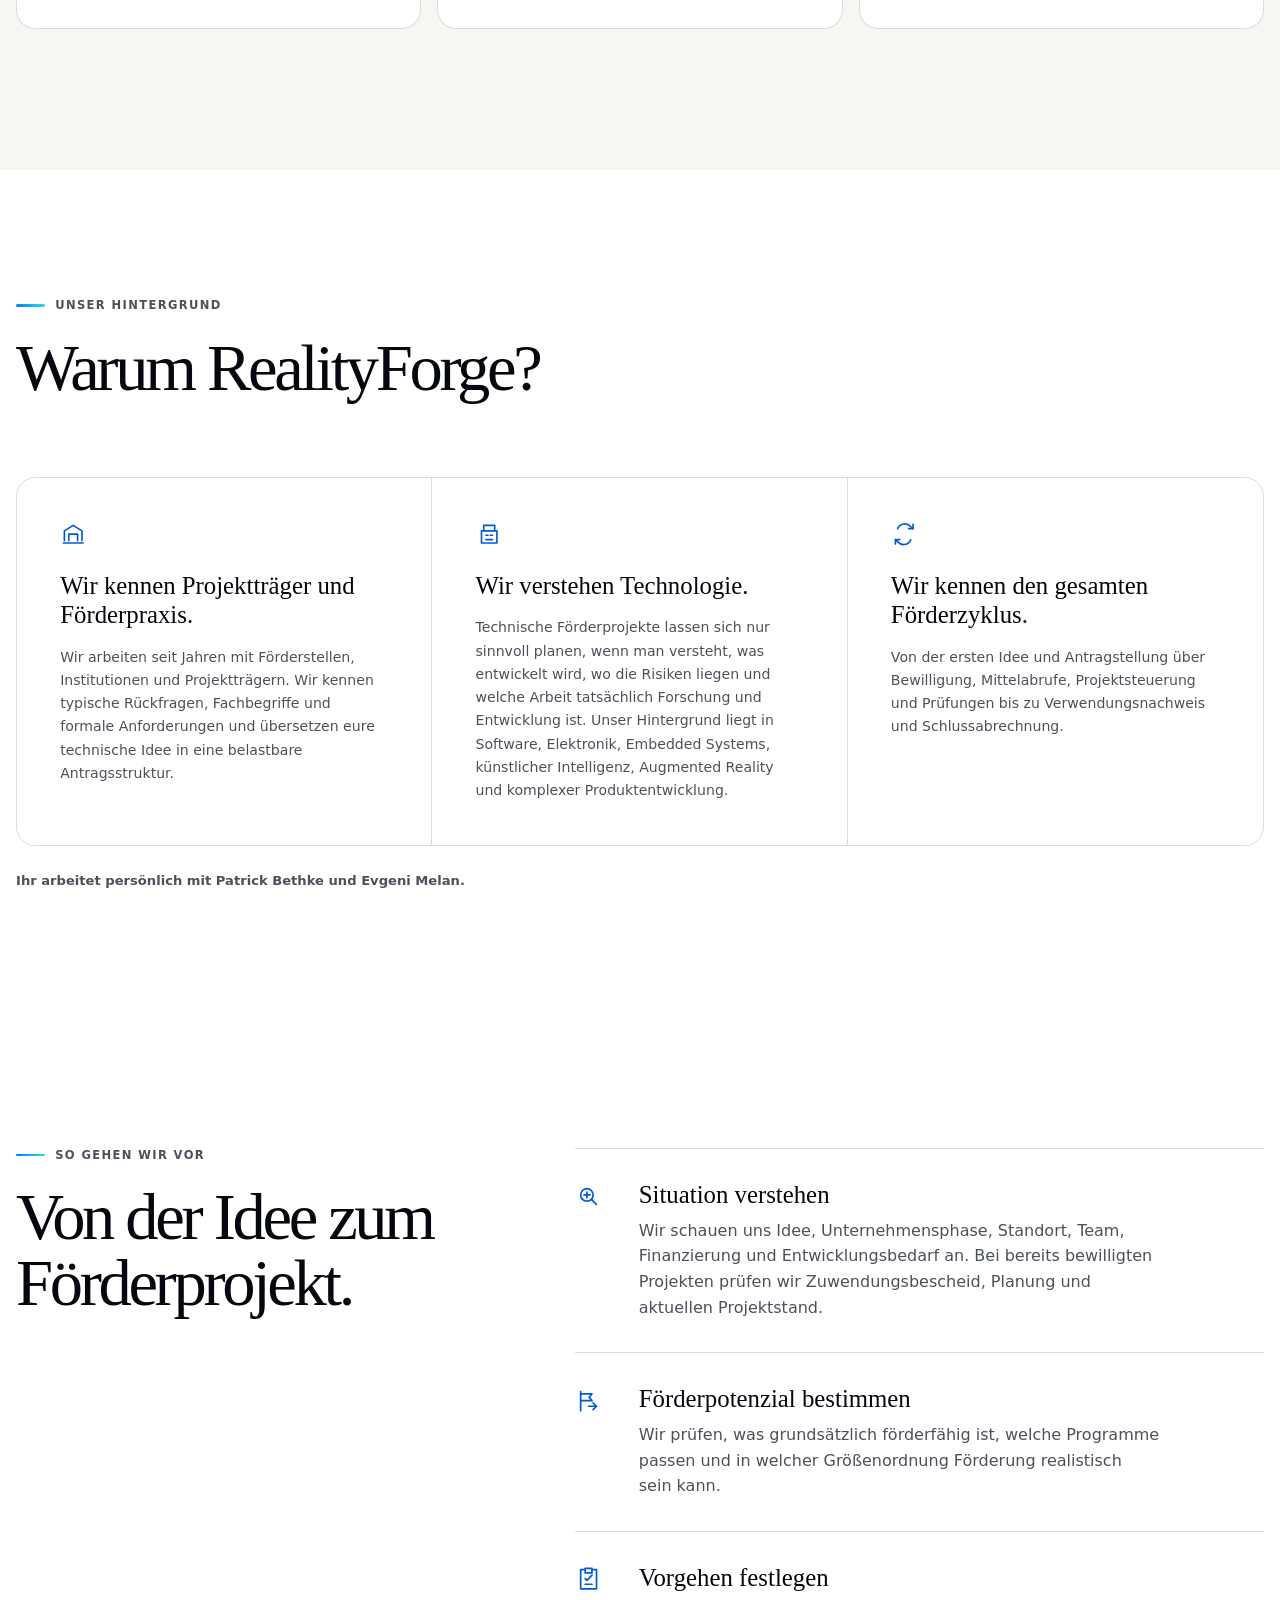
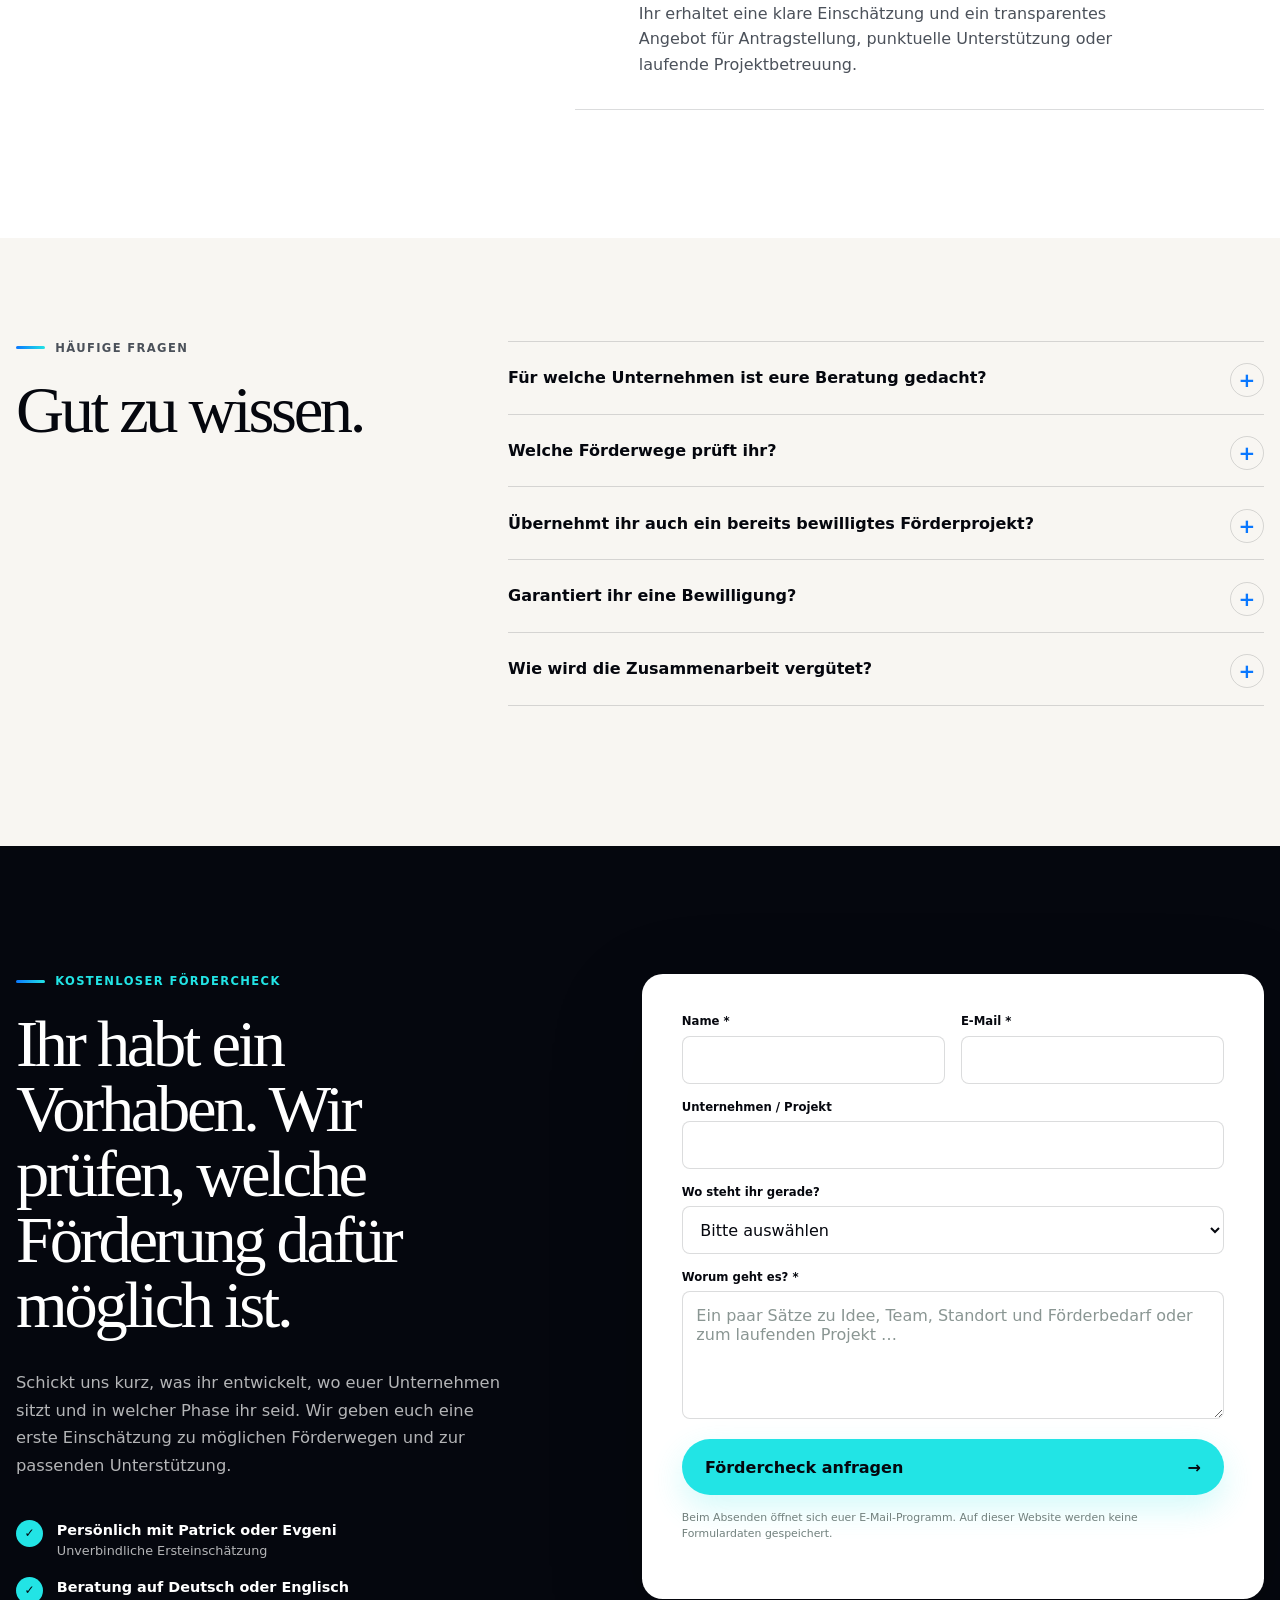
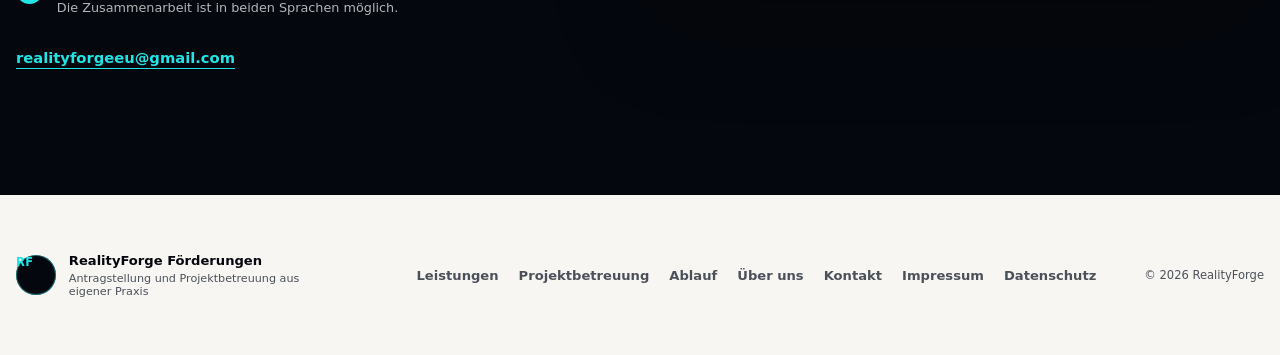
==== commit e4749577: "Fix: Kontaktdaten, Legal-Links und Theme-Key" ====
--- a/index.html
+++ b/index.html
@@ -23,10 +23,11 @@
     <script>
       (() => {
         const themeColor = document.querySelector('meta[name="theme-color"]');
+        const themeStorageKey = "realityforge-theme";
         let theme = "light";
 
         try {
-          const savedTheme = localStorage.getItem("theme");
+          const savedTheme = localStorage.getItem(themeStorageKey);
           theme = savedTheme === "light" || savedTheme === "dark"
             ? savedTheme
             : window.matchMedia("(prefers-color-scheme: dark)").matches ? "dark" : "light";
@@ -467,10 +468,10 @@
             <span aria-hidden="true">✓</span>
             <p><strong>Beratung auf Deutsch oder Englisch</strong>Die Zusammenarbeit ist in beiden Sprachen möglich.</p>
           </div>
-          <a class="contact-email" href="mailto:realityforge@gmail.com">realityforge@gmail.com</a>
-        </div>
-
-        <form class="contact-form reveal" data-recipient="realityforge@gmail.com">
+          <a class="contact-email" href="mailto:realityforgeeu@gmail.com">realityforgeeu@gmail.com</a>
+        </div>
+
+        <form class="contact-form reveal" data-recipient="realityforgeeu@gmail.com">
           <div class="field-row">
             <label>
               <span>Name *</span>
@@ -518,6 +519,8 @@
         <a href="#ablauf">Ablauf</a>
         <a href="#ueber-uns">Über uns</a>
         <a href="#kontakt">Kontakt</a>
+        <a class="footer-legal-link" href="https://realityforge.eu/legal-notice/">Impressum</a>
+        <a class="footer-legal-link" href="https://realityforge.eu/privacy-policy/">Datenschutz</a>
       </div>
       <p class="copyright">© <span data-current-year>2026</span> RealityForge</p>
     </footer>
--- a/styles.css
+++ b/styles.css
@@ -1646,7 +1646,7 @@
     grid-template-columns: 1fr auto;
   }
 
-  .footer-links {
+  .footer-links a:not(.footer-legal-link) {
     display: none;
   }
 }
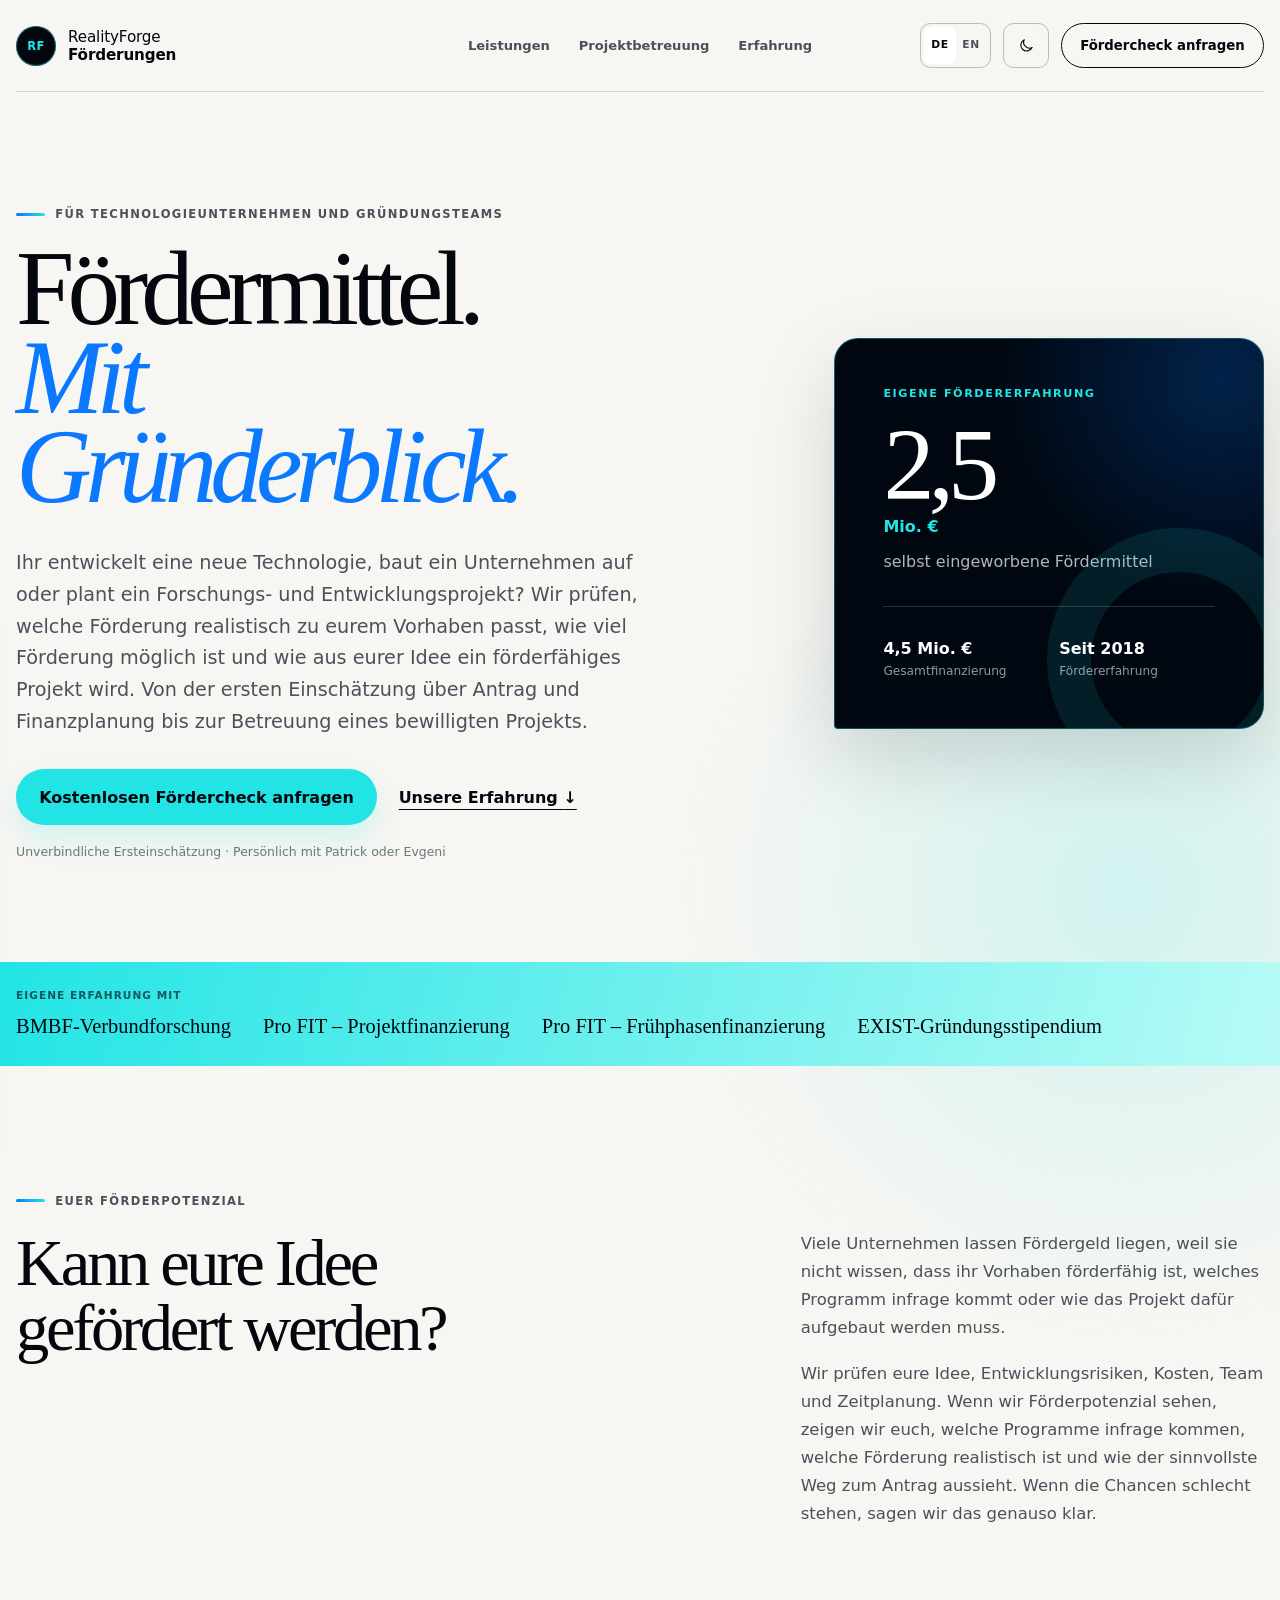
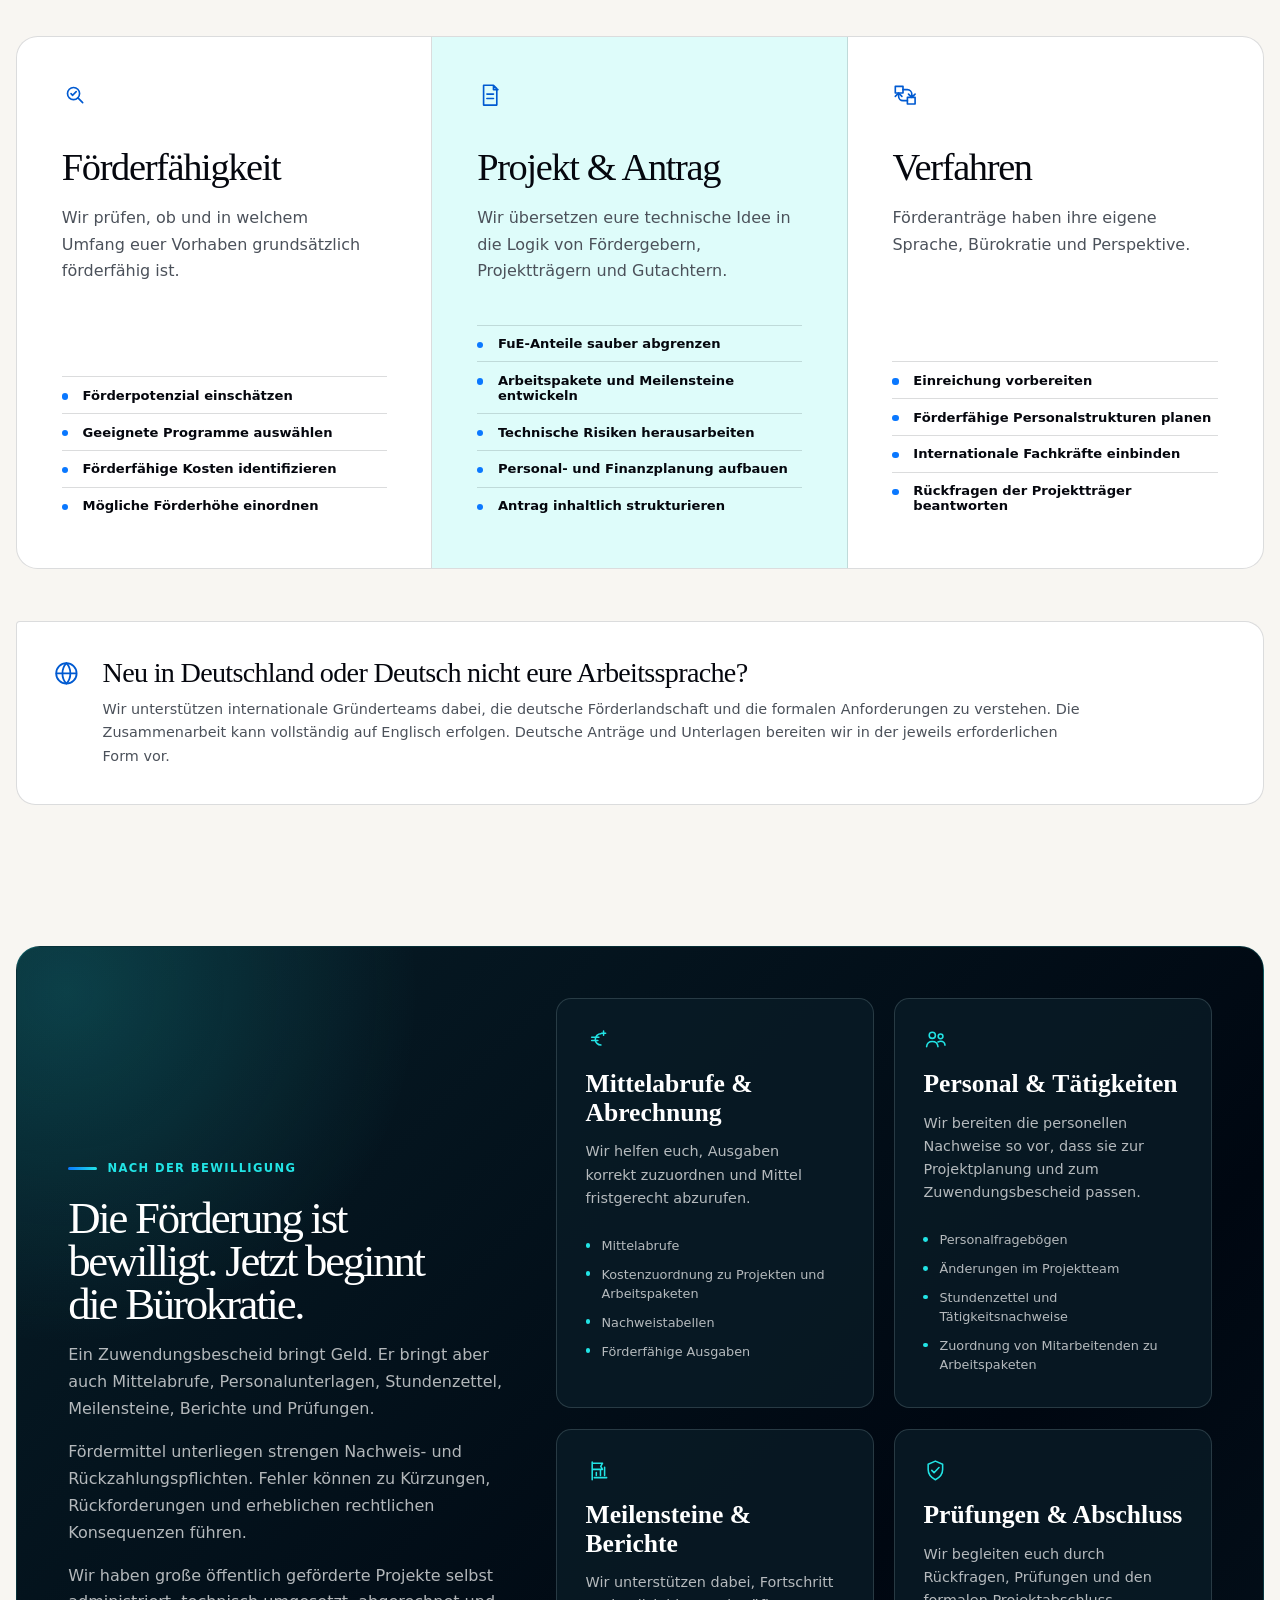
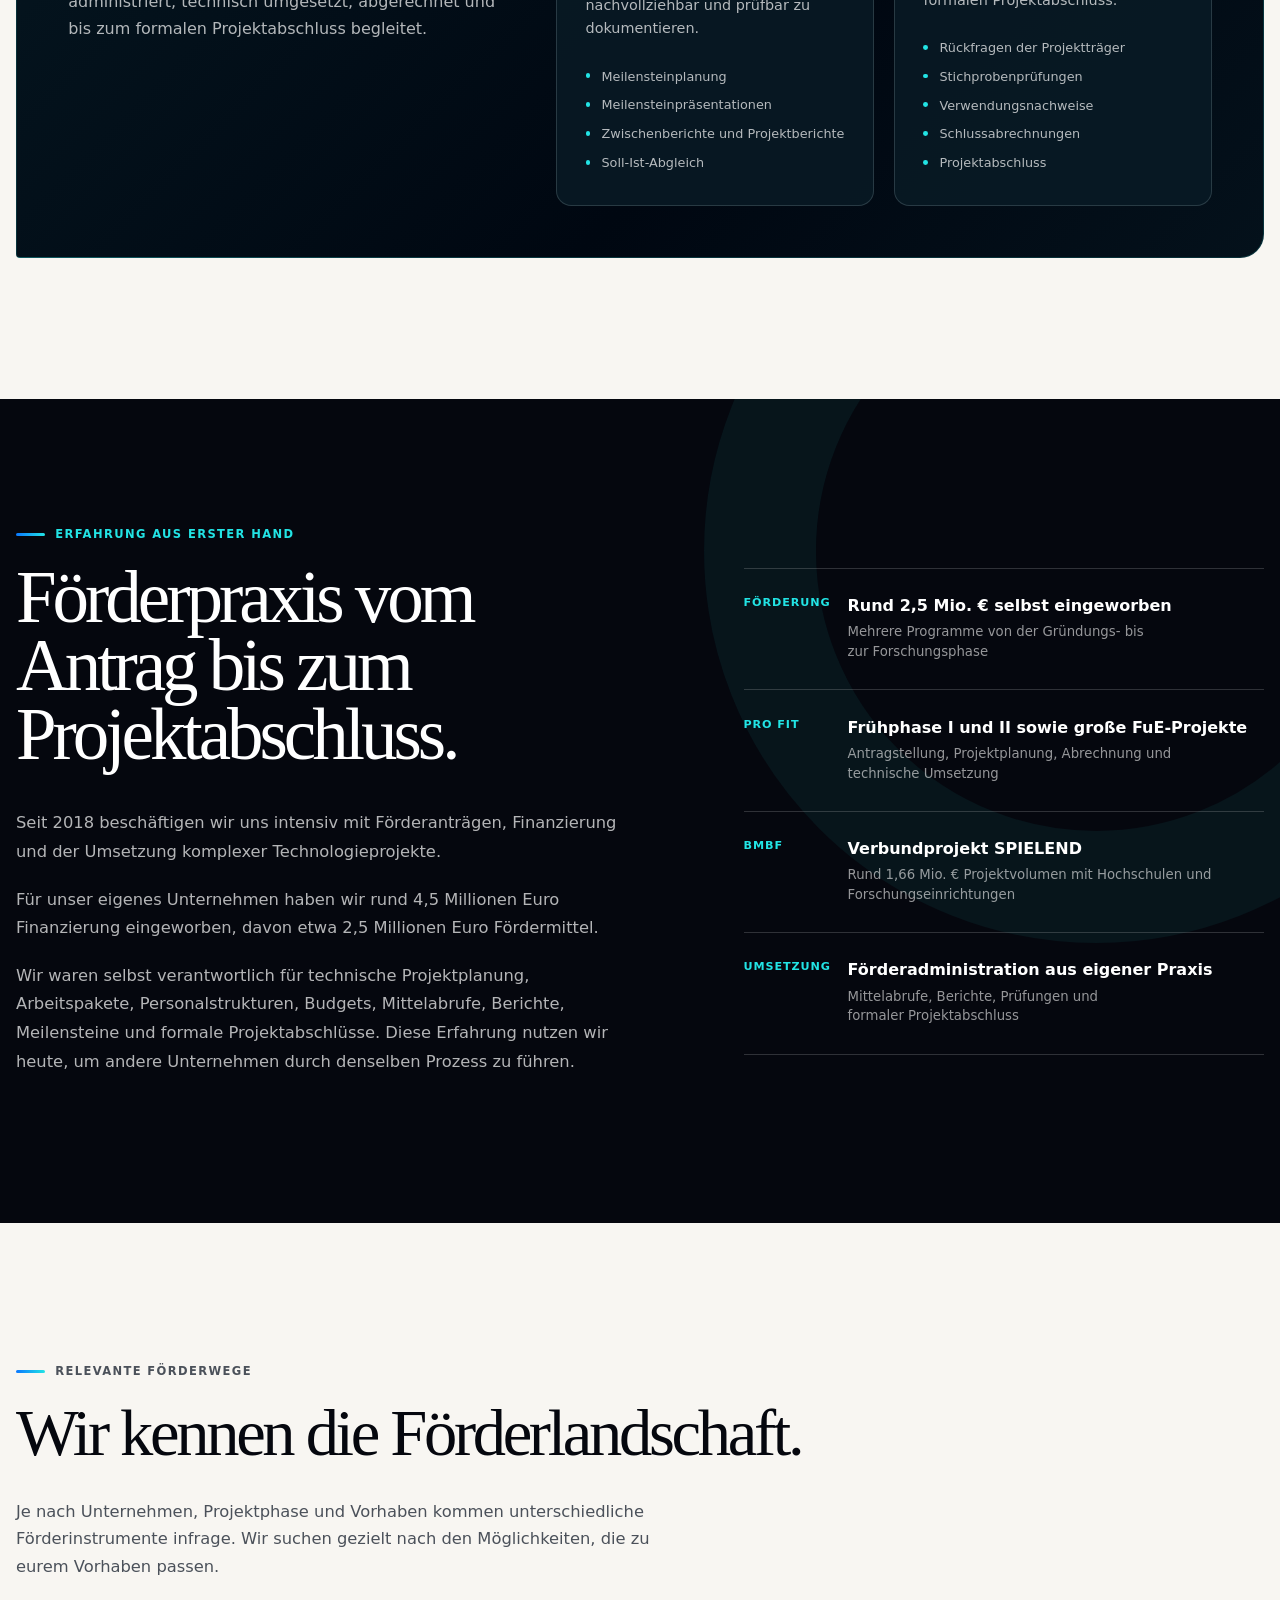
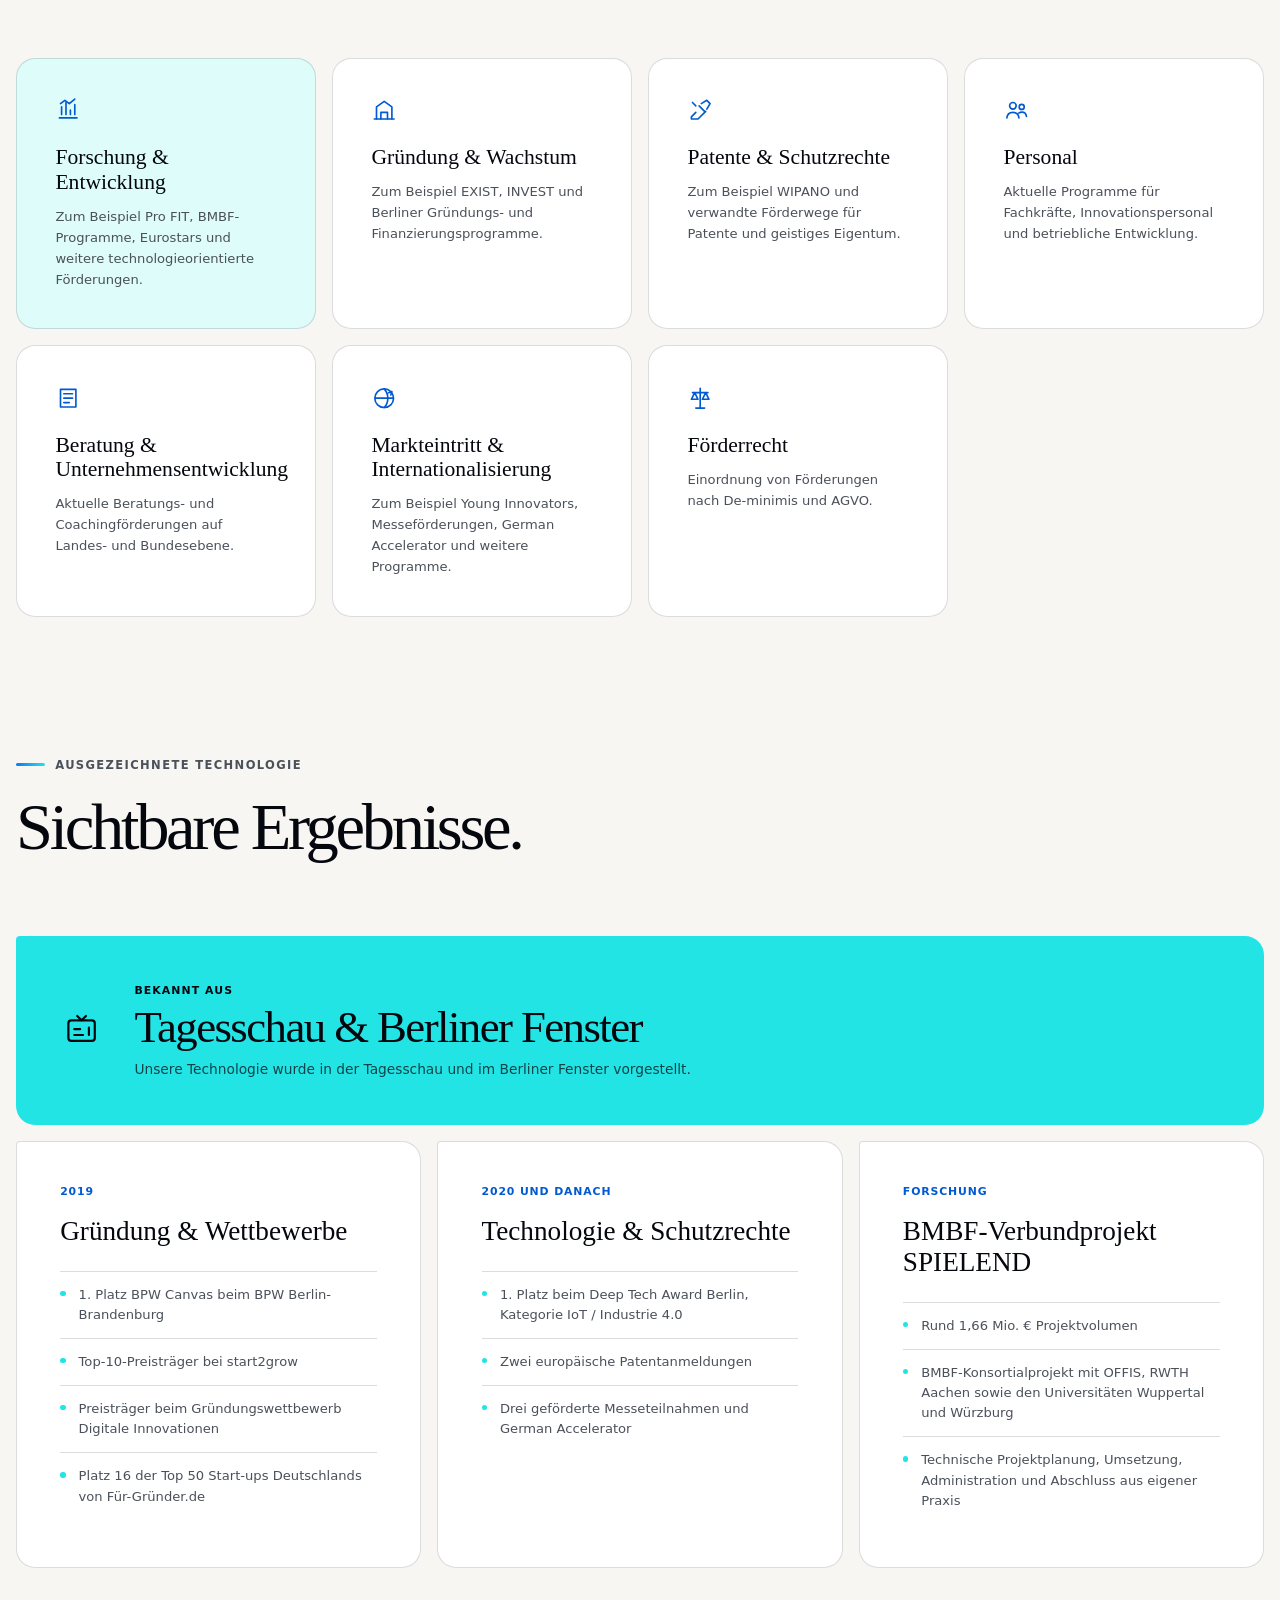
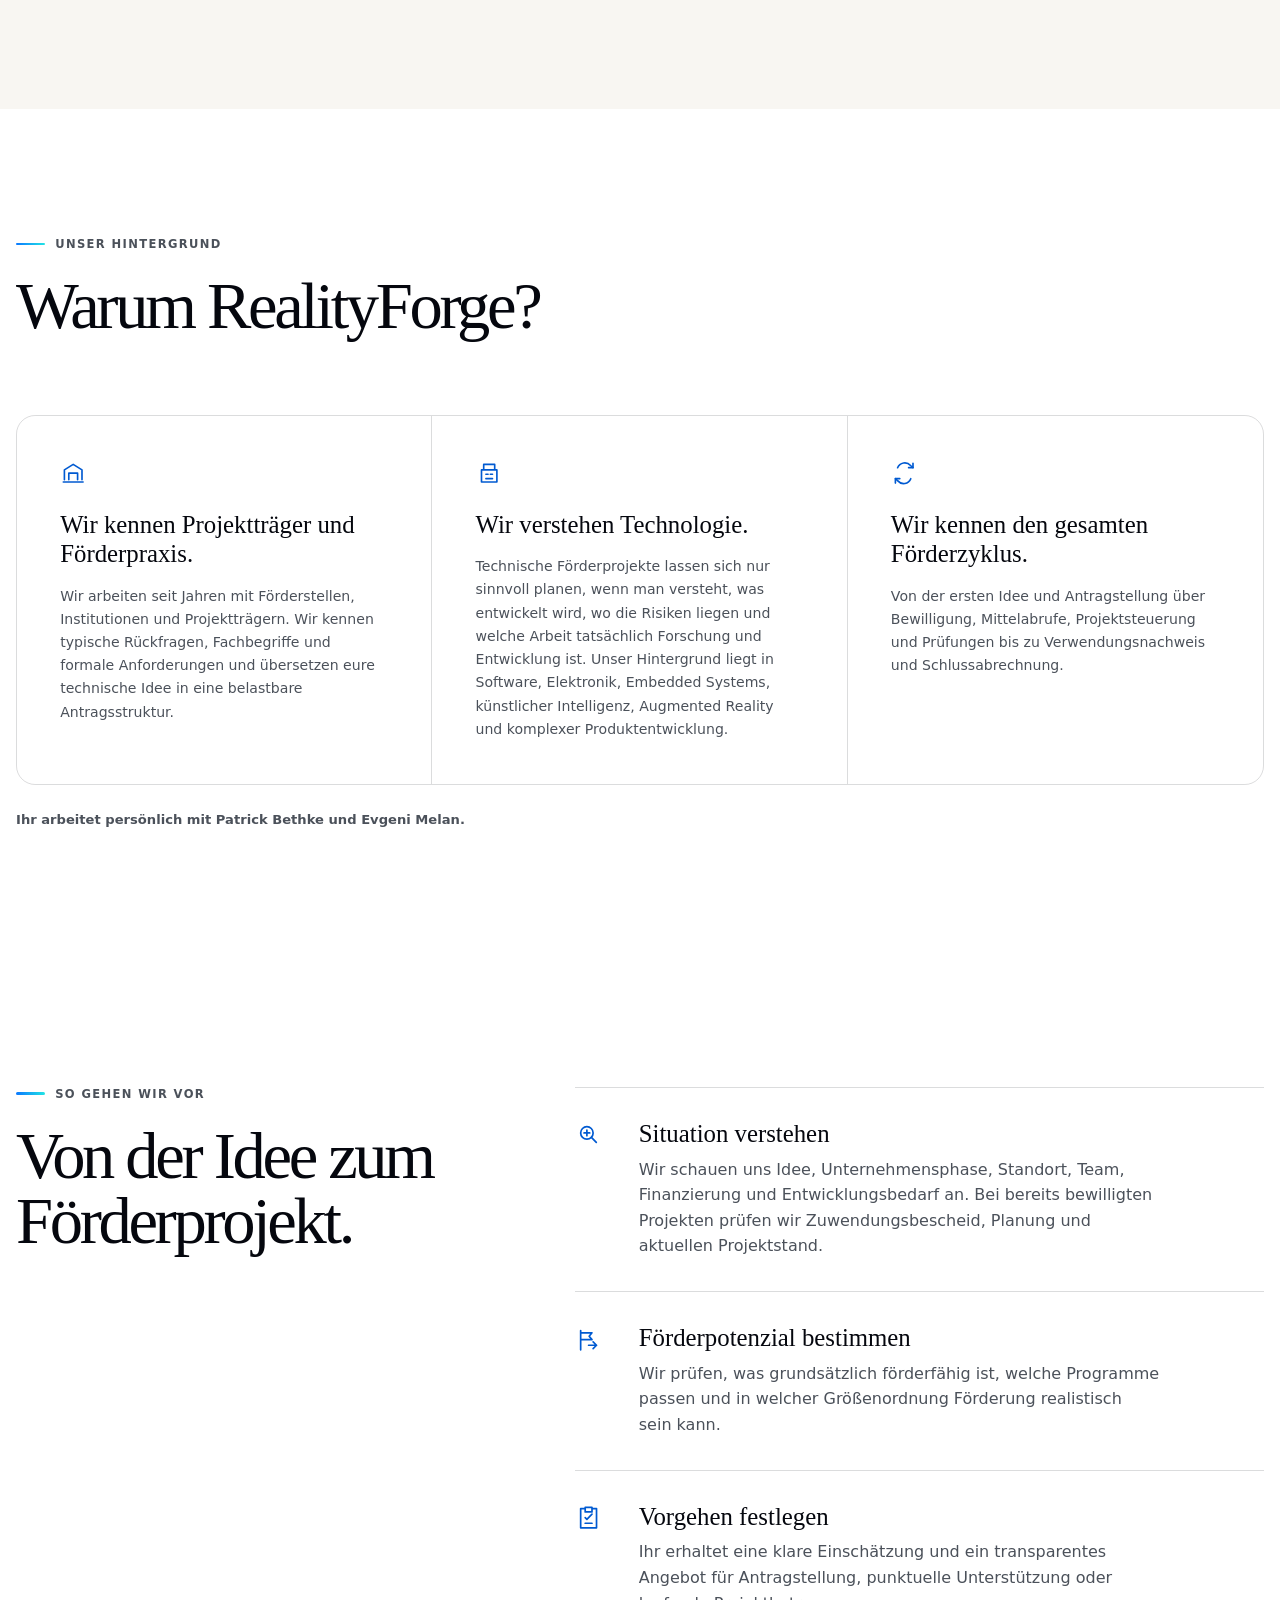
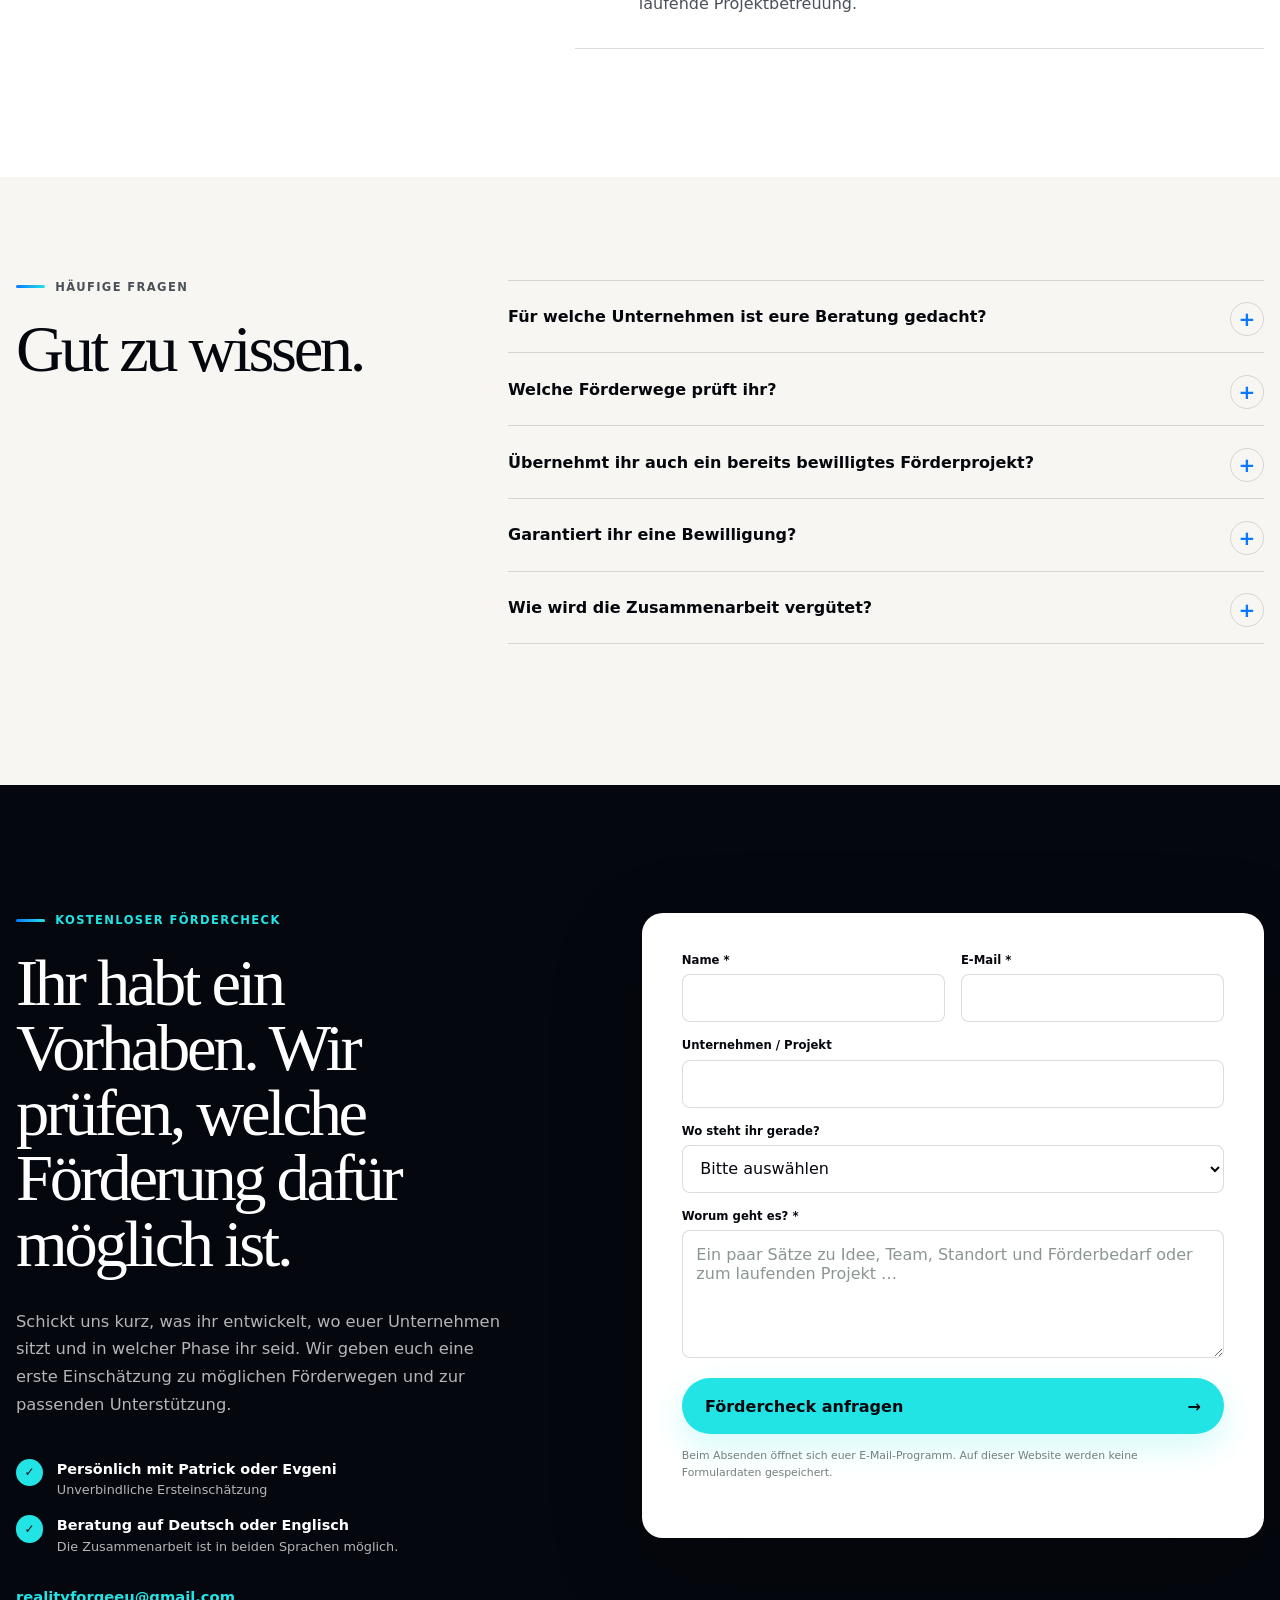
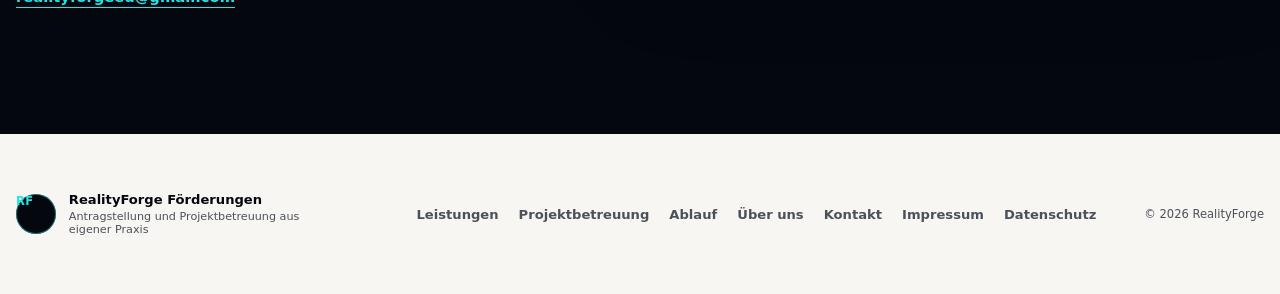
==== commit e24102ad: "Feature: Englische Sprachversion ergänzen" ====
--- a/index.html
+++ b/index.html
@@ -19,6 +19,9 @@
     <meta name="twitter:description" content="Förderpotenzial prüfen, förderfähige Projekte entwickeln und bewilligte Förderprojekte sicher betreuen lassen.">
     <meta name="twitter:image" content="https://foerderungen.realityforge.eu/public/og.png">
     <link rel="canonical" href="https://foerderungen.realityforge.eu/">
+    <link rel="alternate" hreflang="de" href="https://foerderungen.realityforge.eu/">
+    <link rel="alternate" hreflang="en" href="https://foerderungen.realityforge.eu/en/">
+    <link rel="alternate" hreflang="x-default" href="https://foerderungen.realityforge.eu/">
     <title>RealityForge Fördermittelberatung · Berlin & Brandenburg</title>
     <script>
       (() => {
@@ -40,8 +43,8 @@
         themeColor.setAttribute("content", theme === "dark" ? "#090d14" : "#f8f6f2");
       })();
     </script>
-    <link rel="stylesheet" href="styles.css">
-    <script src="script.js" defer></script>
+    <link rel="stylesheet" href="/styles.css">
+    <script src="/script.js" defer></script>
   </head>
   <body>
     <a class="skip-link" href="#main-content">Zum Inhalt springen</a>
@@ -57,6 +60,10 @@
         <a href="#erfahrung">Erfahrung</a>
       </nav>
       <div class="header-actions">
+        <nav class="language-switch" aria-label="Sprachauswahl">
+          <span class="language-option" aria-current="page">DE</span>
+          <a class="language-option" href="/en/" hreflang="en" lang="en" data-language-link data-language-path="/en/">EN</a>
+        </nav>
         <button class="theme-toggle" type="button" aria-label="Light Mode aktivieren" aria-pressed="false">
           <svg class="theme-icon theme-icon-sun" viewBox="0 0 24 24" aria-hidden="true">
             <circle cx="12" cy="12" r="3.5"></circle>
--- a/styles.css
+++ b/styles.css
@@ -75,7 +75,7 @@
 }
 
 body {
-  min-width: 20rem;
+  min-width: 0;
   margin: 0;
   overflow-x: hidden;
   background:
@@ -213,6 +213,42 @@
   gap: 0.75rem;
 }
 
+.language-switch {
+  min-height: 2.85rem;
+  display: inline-grid;
+  grid-template-columns: repeat(2, 1.95rem);
+  align-items: center;
+  padding: 0.22rem;
+  border: 1px solid var(--line-strong);
+  border-radius: 0.65rem;
+  background: transparent;
+}
+
+.language-option {
+  min-width: 0;
+  min-height: 2.3rem;
+  display: grid;
+  place-items: center;
+  border-radius: 0.42rem;
+  color: var(--ink-soft);
+  font-size: 0.67rem;
+  font-weight: 820;
+  letter-spacing: 0.06em;
+  line-height: 1;
+  text-decoration: none;
+  transition: background-color 160ms ease, color 160ms ease;
+}
+
+.language-option[aria-current="page"] {
+  background: var(--paper-light);
+  color: var(--ink);
+}
+
+a.language-option:hover {
+  background: var(--accent-hover);
+  color: var(--blue-dark);
+}
+
 .theme-toggle {
   width: 2.85rem;
   height: 2.85rem;
@@ -654,16 +690,17 @@
 .project-support-section {
   width: min(100% - 2rem, var(--max));
   margin: 0 auto clamp(7rem, 11vw, 11rem);
-  padding: clamp(2.5rem, 6vw, 5.5rem);
-  display: grid;
-  grid-template-columns: minmax(0, 0.9fr) minmax(0, 1.1fr);
-  align-items: start;
-  gap: clamp(3rem, 6vw, 5rem);
-  border: 1px solid rgba(10, 120, 255, 0.12);
+  padding: clamp(2.25rem, 4vw, 4rem);
+  display: grid;
+  grid-template-columns: minmax(0, 0.8fr) minmax(0, 1.2fr);
+  align-items: stretch;
+  gap: clamp(2.5rem, 4vw, 4rem);
+  border: 1px solid rgba(34, 228, 229, 0.16);
   border-radius: 1.5rem 1.5rem 1.5rem 0.25rem;
   background:
-    radial-gradient(circle at 3% 6%, rgba(34, 228, 229, 0.35), transparent 20rem),
-    var(--cyan-soft);
+    radial-gradient(circle at 4% 5%, rgba(34, 228, 229, 0.18), transparent 22rem),
+    linear-gradient(135deg, #071d27 0%, var(--dark-section-deep) 68%, #04111b 100%);
+  color: var(--on-dark);
 }
 
 .project-support-copy,
@@ -672,7 +709,11 @@
 }
 
 .project-support-section .eyebrow-light {
-  color: var(--blue-dark);
+  color: var(--cyan);
+}
+
+.project-support-copy {
+  align-self: center;
 }
 
 .project-support-copy h2,
@@ -687,15 +728,17 @@
 }
 
 .project-support-copy h2 {
-  font-size: clamp(2.6rem, 4vw, 3.8rem);
+  color: var(--on-dark);
+  font-size: clamp(2.5rem, 3.5vw, 3.4rem);
+  line-height: 0.96;
   overflow-wrap: normal;
   hyphens: none;
 }
 
 .project-support-copy > p:not(.eyebrow) {
   margin: 1rem 0 0;
-  color: var(--ink-soft);
-  line-height: 1.72;
+  color: var(--on-dark-soft);
+  line-height: 1.68;
 }
 
 .project-support-copy h2 + p {
@@ -705,16 +748,21 @@
 .support-grid {
   display: grid;
   grid-template-columns: repeat(2, minmax(0, 1fr));
-  border-top: 1px solid var(--line);
-  border-left: 1px solid var(--line);
+  gap: clamp(1rem, 1.6vw, 1.35rem);
 }
 
 .support-grid article {
-  min-height: 22rem;
-  padding: 1.7rem;
-  border-right: 1px solid var(--line);
-  border-bottom: 1px solid var(--line);
-  background: var(--support-surface);
+  min-height: 0;
+  padding: clamp(1.6rem, 2.2vw, 2rem);
+  border: 1px solid rgba(213, 239, 241, 0.16);
+  border-radius: 0.95rem;
+  background: rgba(9, 28, 39, 0.82);
+  transition: background-color 180ms ease, border-color 180ms ease;
+}
+
+.support-grid article:hover {
+  border-color: rgba(34, 228, 229, 0.32);
+  background: rgba(12, 38, 52, 0.92);
 }
 
 .proof-year {
@@ -726,48 +774,51 @@
 }
 
 .support-icon {
-  margin-bottom: 1.2rem;
+  width: 1.55rem;
+  height: 1.55rem;
+  margin-bottom: 1.15rem;
+  stroke: var(--cyan);
 }
 
 .support-grid h3 {
-  margin: 0 0 0.75rem;
+  margin: 0 0 0.8rem;
+  color: var(--on-dark);
   font-family: Georgia, "Times New Roman", serif;
-  font-size: 1.45rem;
-  font-weight: 500;
-  line-height: 1.15;
+  font-size: clamp(1.5rem, 2vw, 1.75rem);
+  font-weight: 600;
+  line-height: 1.12;
 }
 
 .support-grid p {
   margin: 0;
-  color: var(--ink-soft);
-  font-size: 0.86rem;
-  line-height: 1.62;
+  color: var(--on-dark-soft);
+  font-size: 0.9rem;
+  line-height: 1.6;
 }
 
 .support-grid ul {
-  margin: 1.2rem 0 0;
+  margin: 1.35rem 0 0;
   padding: 0;
   list-style: none;
 }
 
 .support-grid li {
   position: relative;
-  padding: 0.45rem 0 0.45rem 0.9rem;
-  border-top: 1px solid var(--line);
-  color: var(--ink-soft);
-  font-size: 0.76rem;
-  line-height: 1.45;
+  padding: 0.3rem 0 0.3rem 1rem;
+  color: var(--on-dark-soft);
+  font-size: 0.8rem;
+  line-height: 1.5;
 }
 
 .support-grid li::before {
   content: "";
   position: absolute;
-  top: 0.76rem;
+  top: 0.72rem;
   left: 0;
-  width: 0.28rem;
+  width: 0.3rem;
   aspect-ratio: 1;
   border-radius: 50%;
-  background: var(--blue);
+  background: var(--cyan);
 }
 
 .experience-section {
@@ -1506,6 +1557,24 @@
   outline-offset: 4px;
 }
 
+@media (max-width: 70rem) {
+  .project-support-section {
+    grid-template-columns: 1fr;
+    gap: clamp(2.5rem, 5vw, 3.5rem);
+  }
+
+  .project-support-copy {
+    max-width: 48rem;
+    align-self: start;
+  }
+}
+
+@media (min-width: 64.01rem) {
+  :root[lang="en"] h1 {
+    font-size: clamp(3.8rem, 8.2vw, 6.4rem);
+  }
+}
+
 @media (max-width: 64rem) {
   .site-header {
     grid-template-columns: 1fr auto;
@@ -1521,20 +1590,11 @@
     gap: 3rem;
   }
 
-  .project-support-section,
   .experience-section,
   .process-section,
   .faq-section,
   .contact-section {
     gap: 4rem;
-  }
-
-  .project-support-section {
-    grid-template-columns: 1fr;
-  }
-
-  .support-grid {
-    max-width: none;
   }
 
   .section-intro {
@@ -1651,6 +1711,16 @@
   }
 }
 
+@media (max-width: 42rem) {
+  .support-grid {
+    grid-template-columns: 1fr;
+  }
+
+  .support-grid article {
+    min-height: 0;
+  }
+}
+
 @media (max-width: 36rem) {
   .site-header {
     min-height: 5rem;
@@ -1660,13 +1730,35 @@
     gap: 0.45rem;
   }
 
+  .language-switch {
+    min-height: 2.5rem;
+    grid-template-columns: repeat(2, 1.55rem);
+    padding: 0.18rem;
+  }
+
+  .language-option {
+    min-height: 2.12rem;
+    font-size: 0.61rem;
+  }
+
+  .theme-toggle {
+    width: 2.5rem;
+    height: 2.5rem;
+  }
+
   .header-cta {
-    padding-inline: 0.85rem;
-    font-size: 0.75rem;
+    min-height: 2.5rem;
+    padding-inline: 0.7rem;
+    font-size: 0.69rem;
+    white-space: nowrap;
   }
 
   .brand > span:last-child {
     display: none;
+  }
+
+  .brand-mark {
+    width: 2.25rem;
   }
 
   .hero {
@@ -1739,6 +1831,12 @@
   .site-footer {
     grid-template-columns: 1fr;
     gap: 1.5rem;
+  }
+}
+
+@media (max-width: 22rem) {
+  .header-cta {
+    display: none;
   }
 }
 
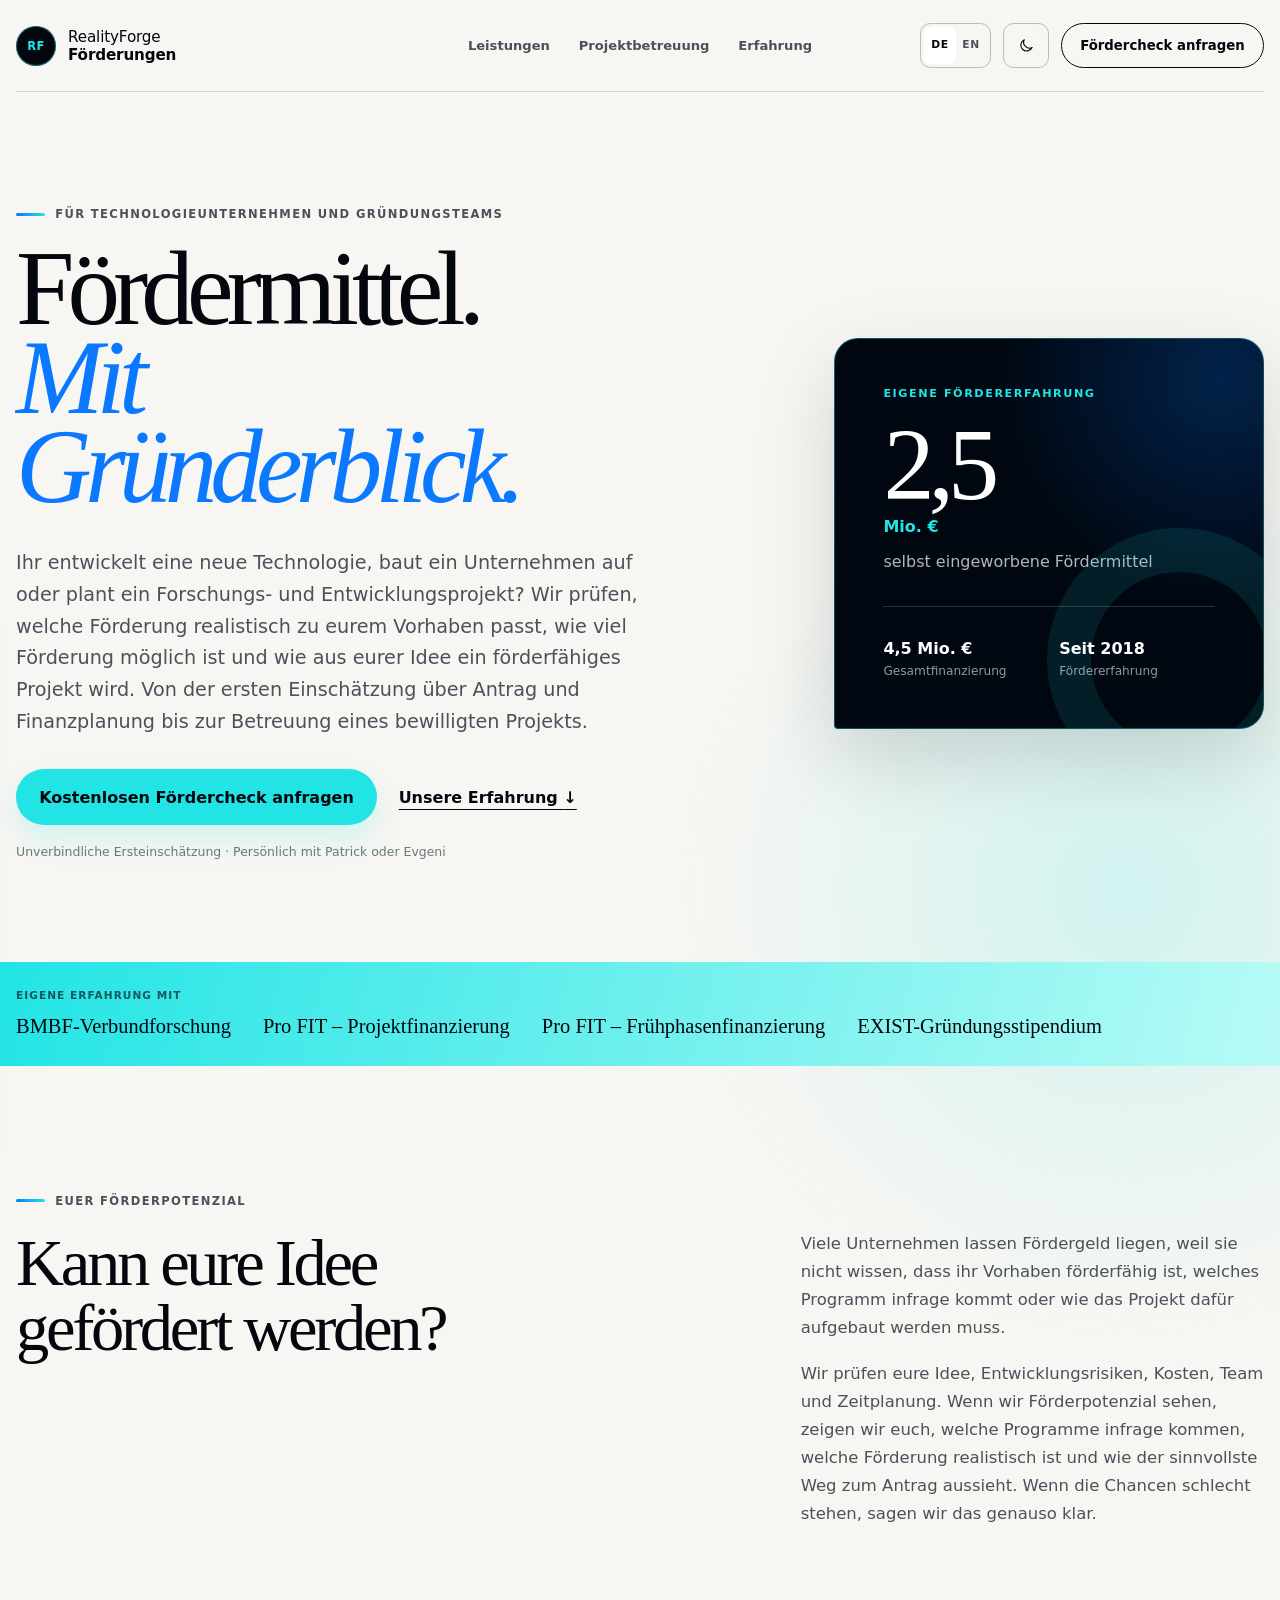
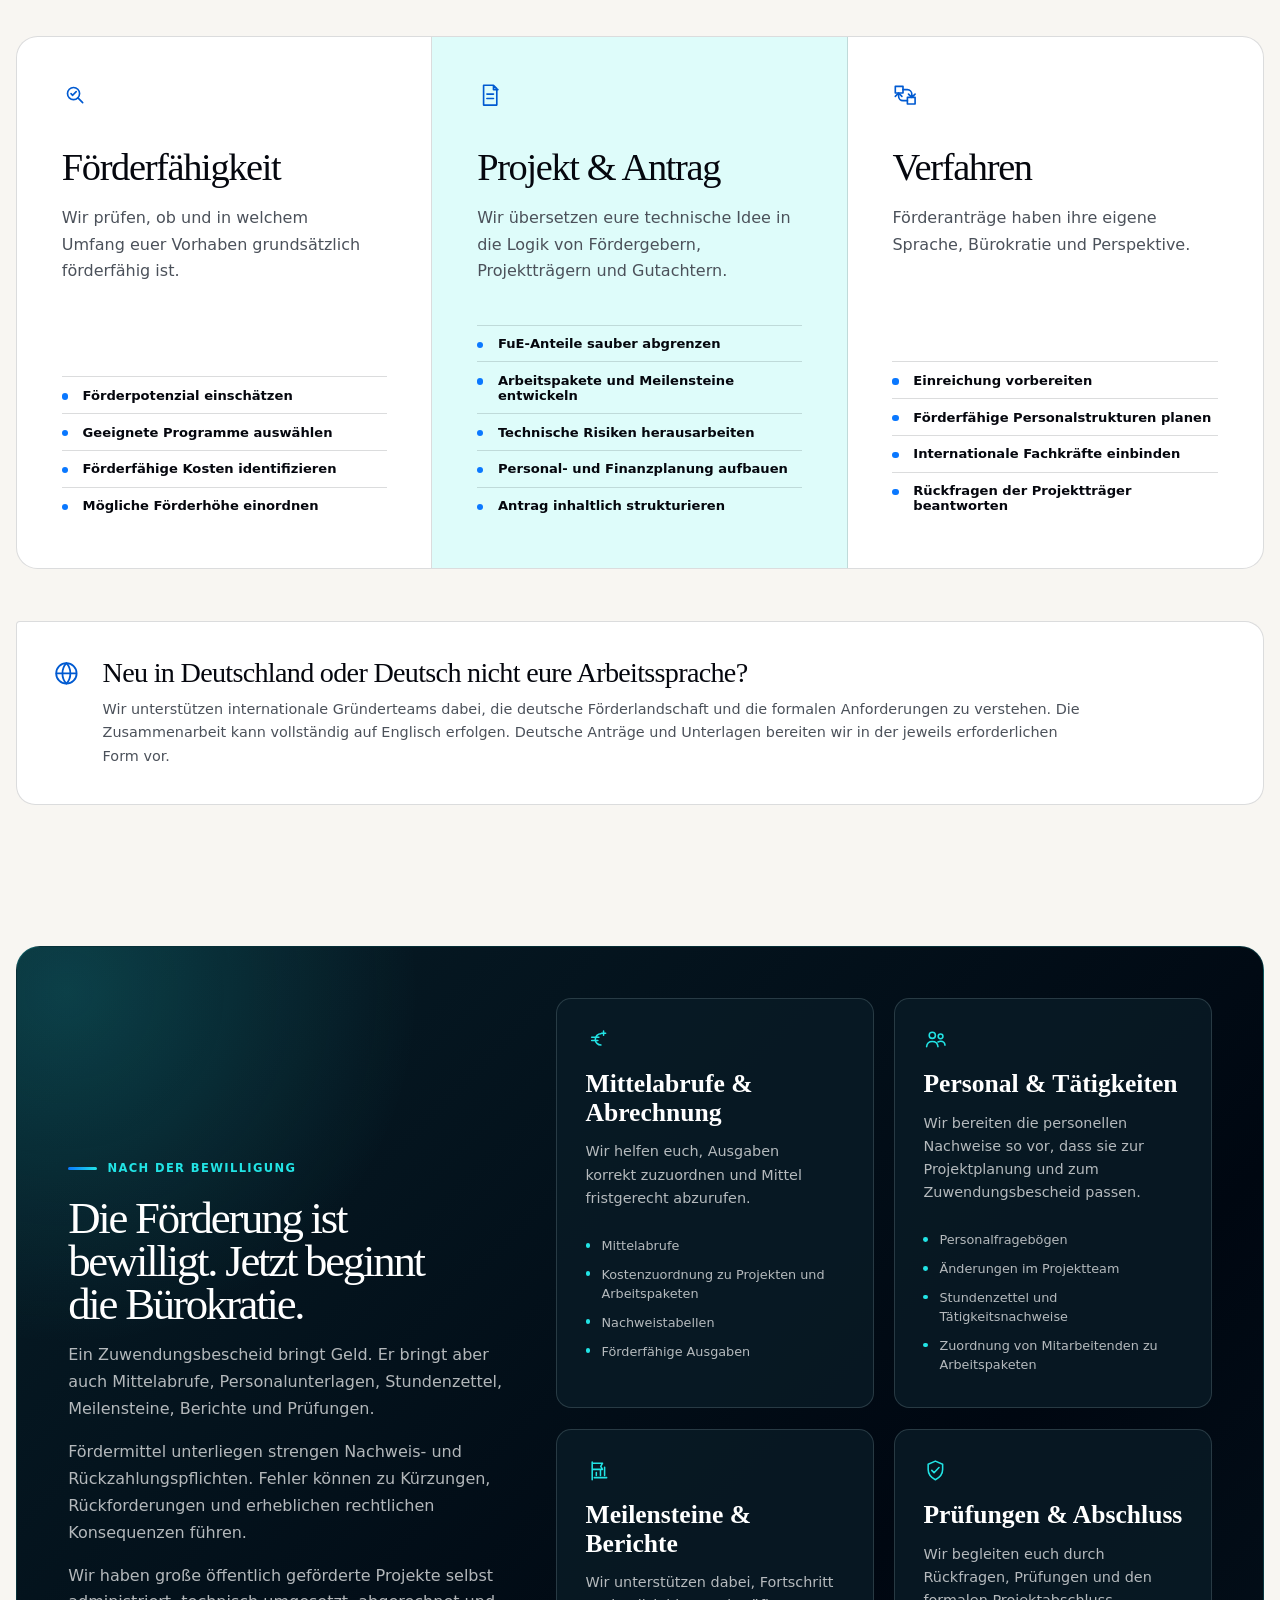
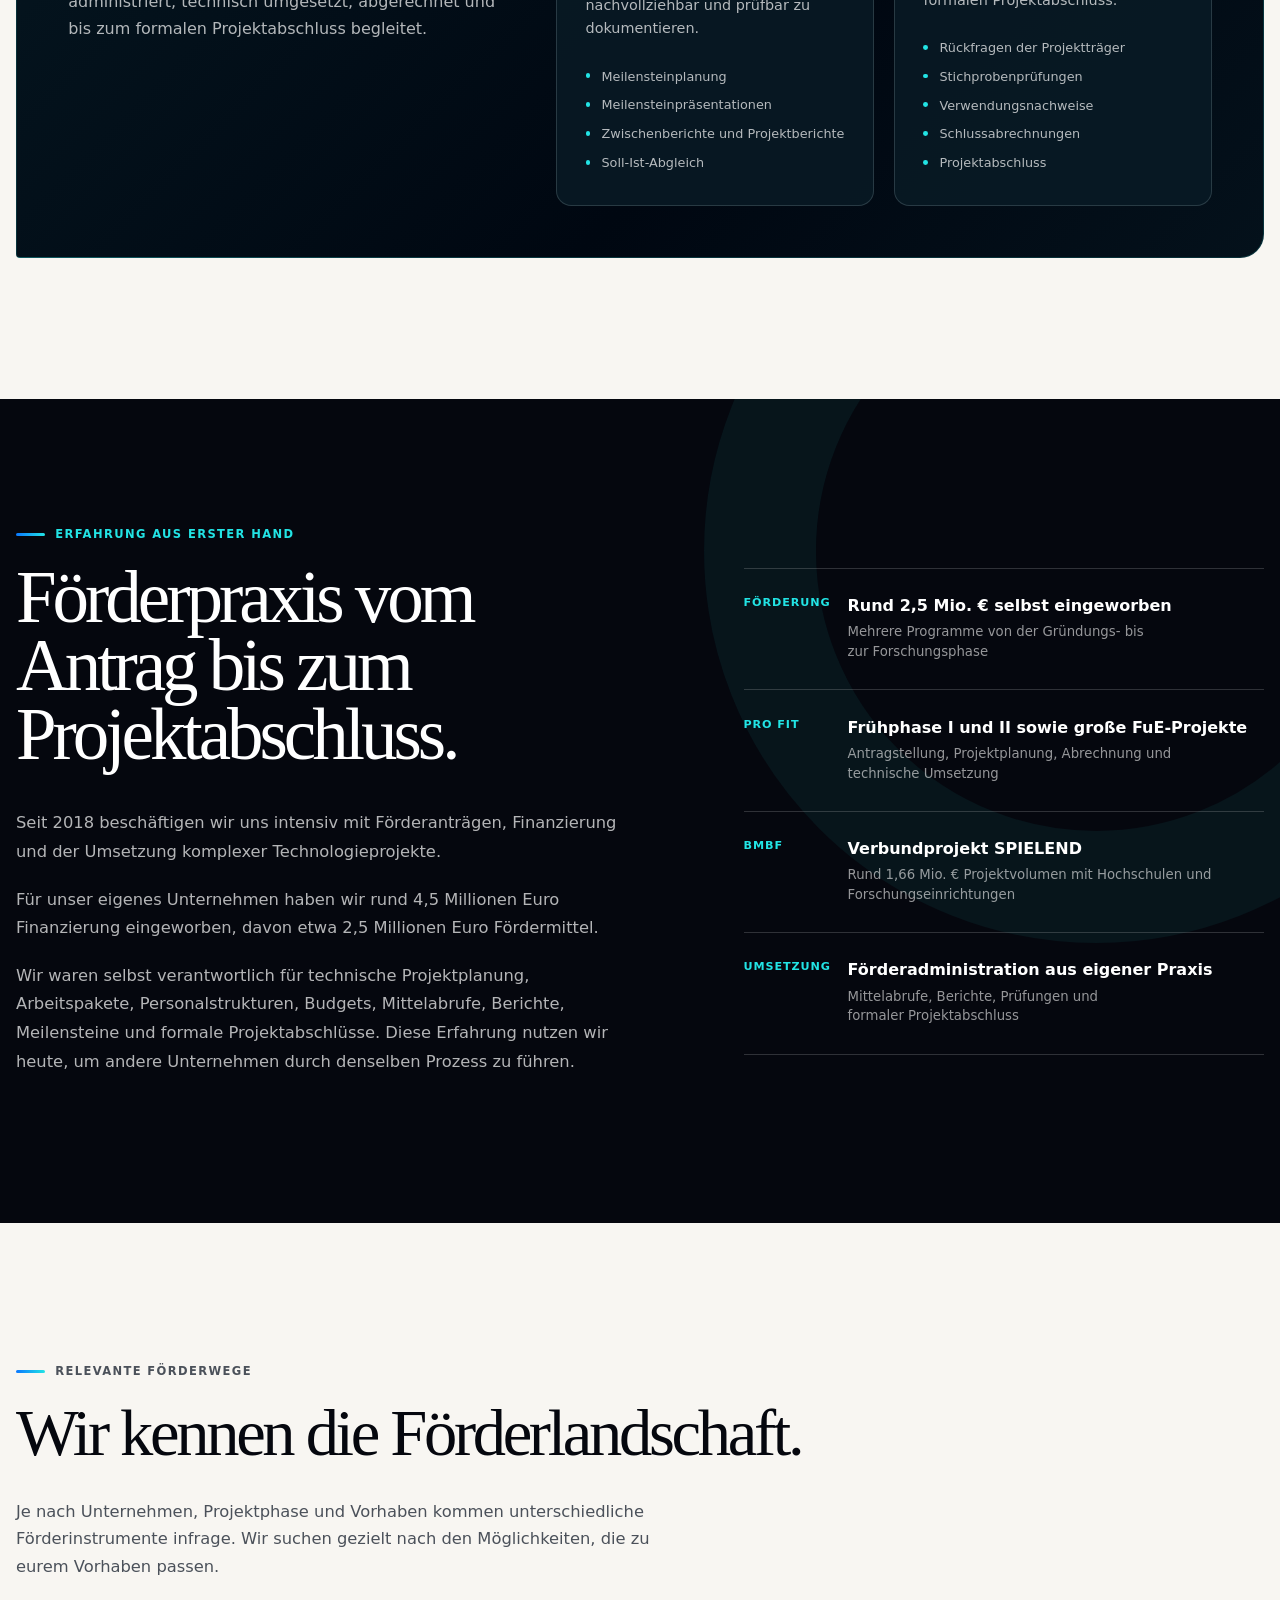
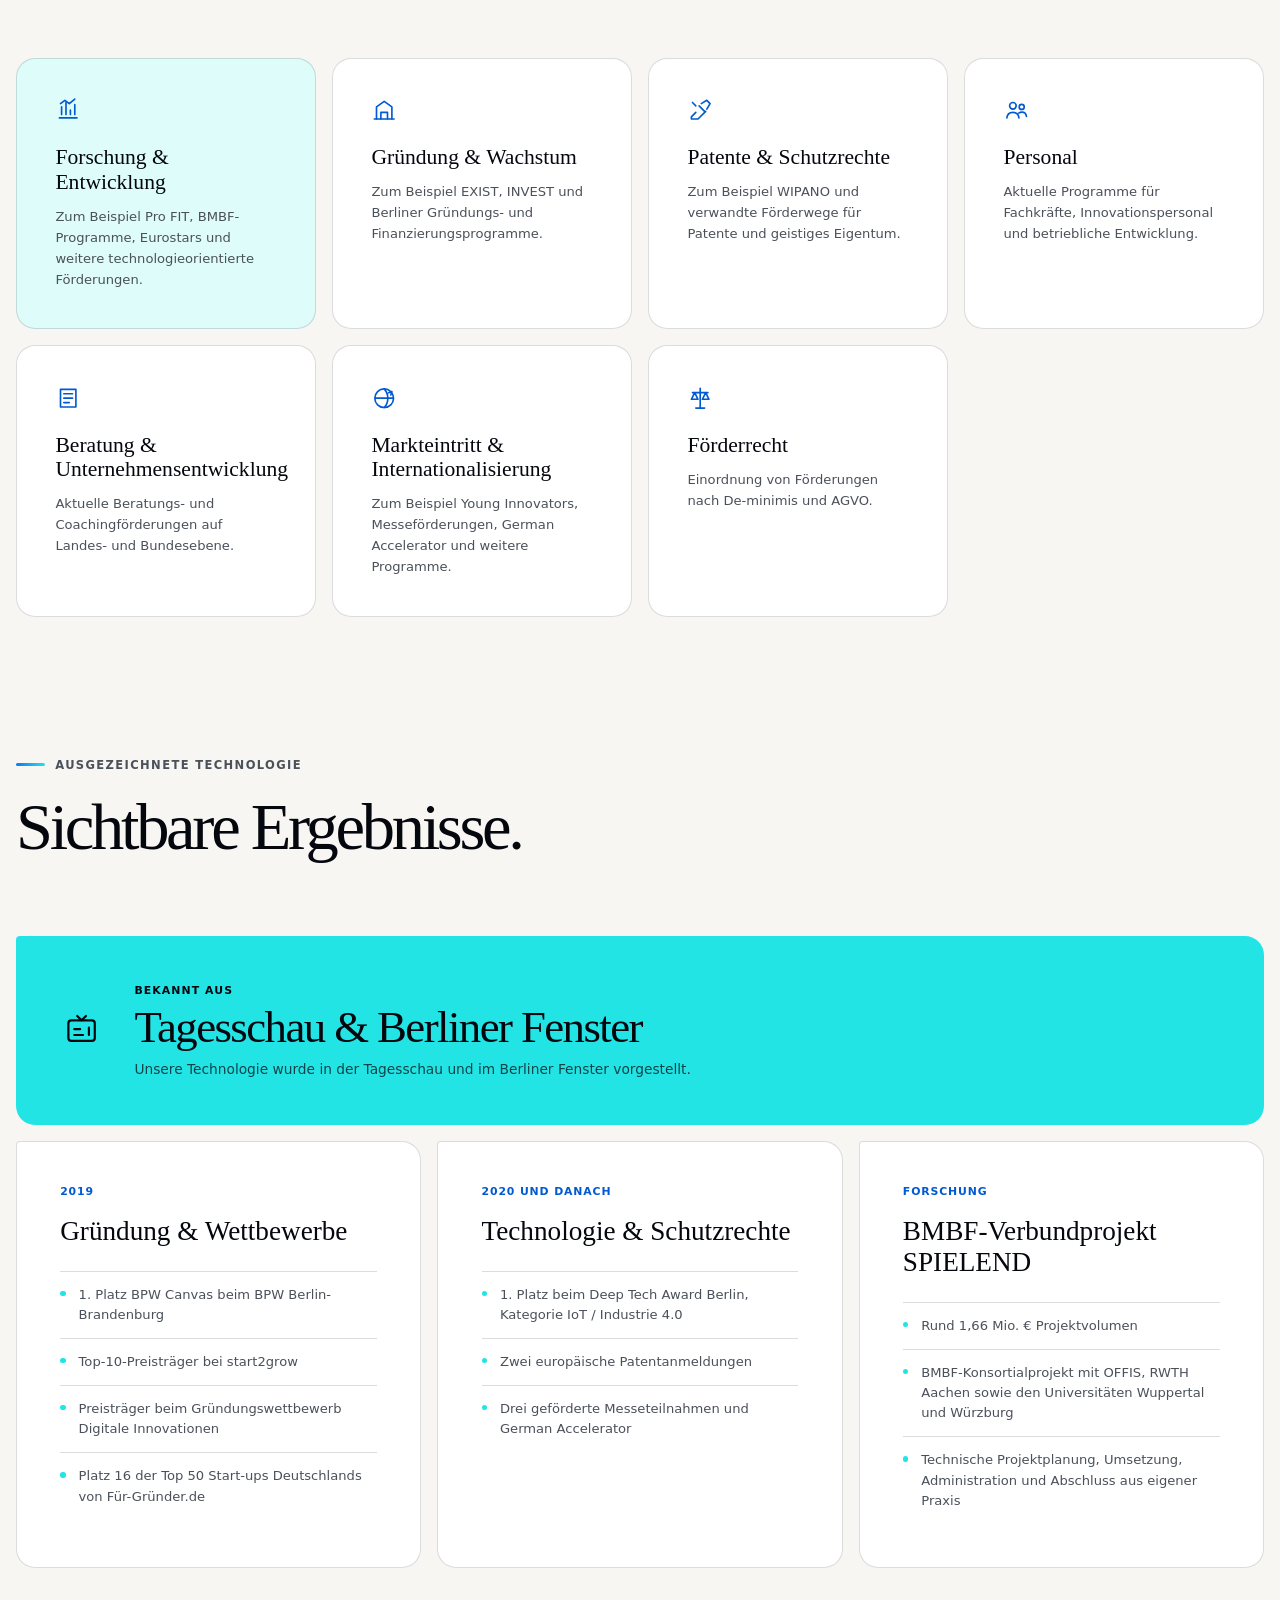
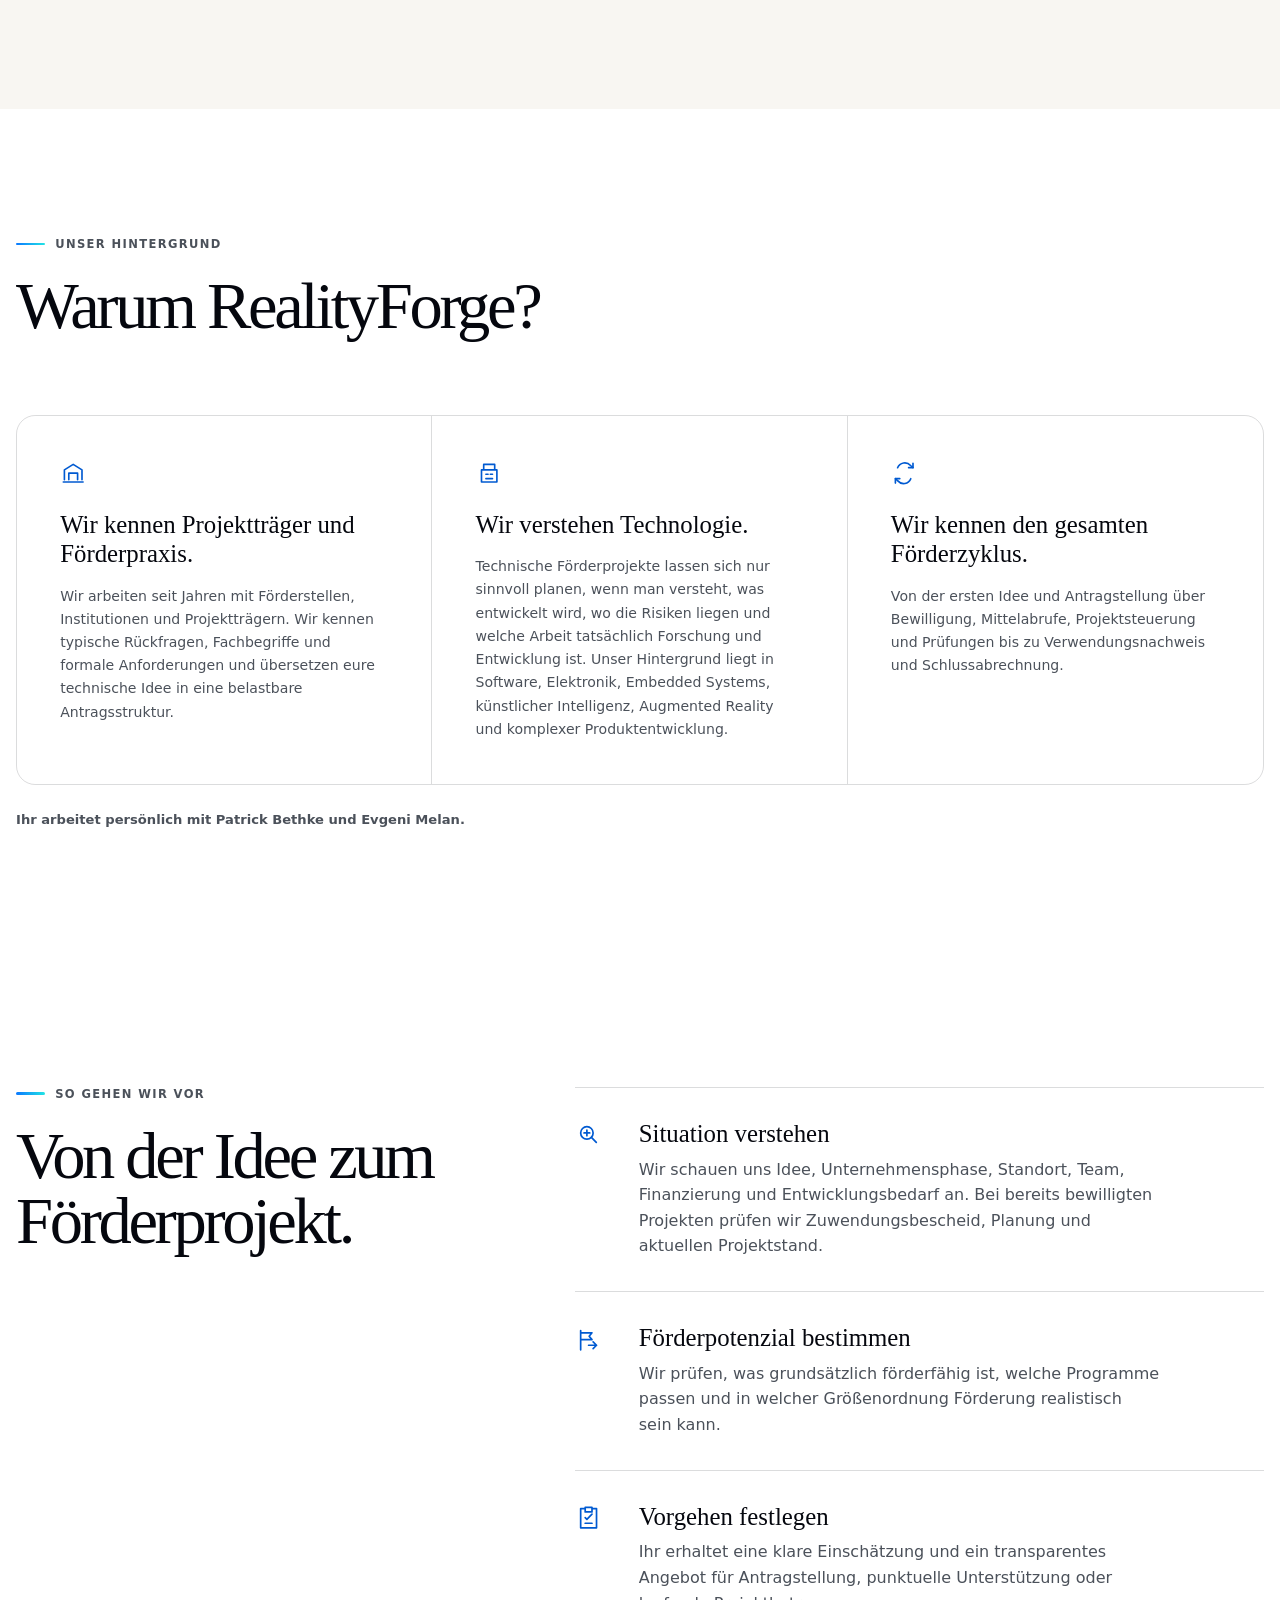
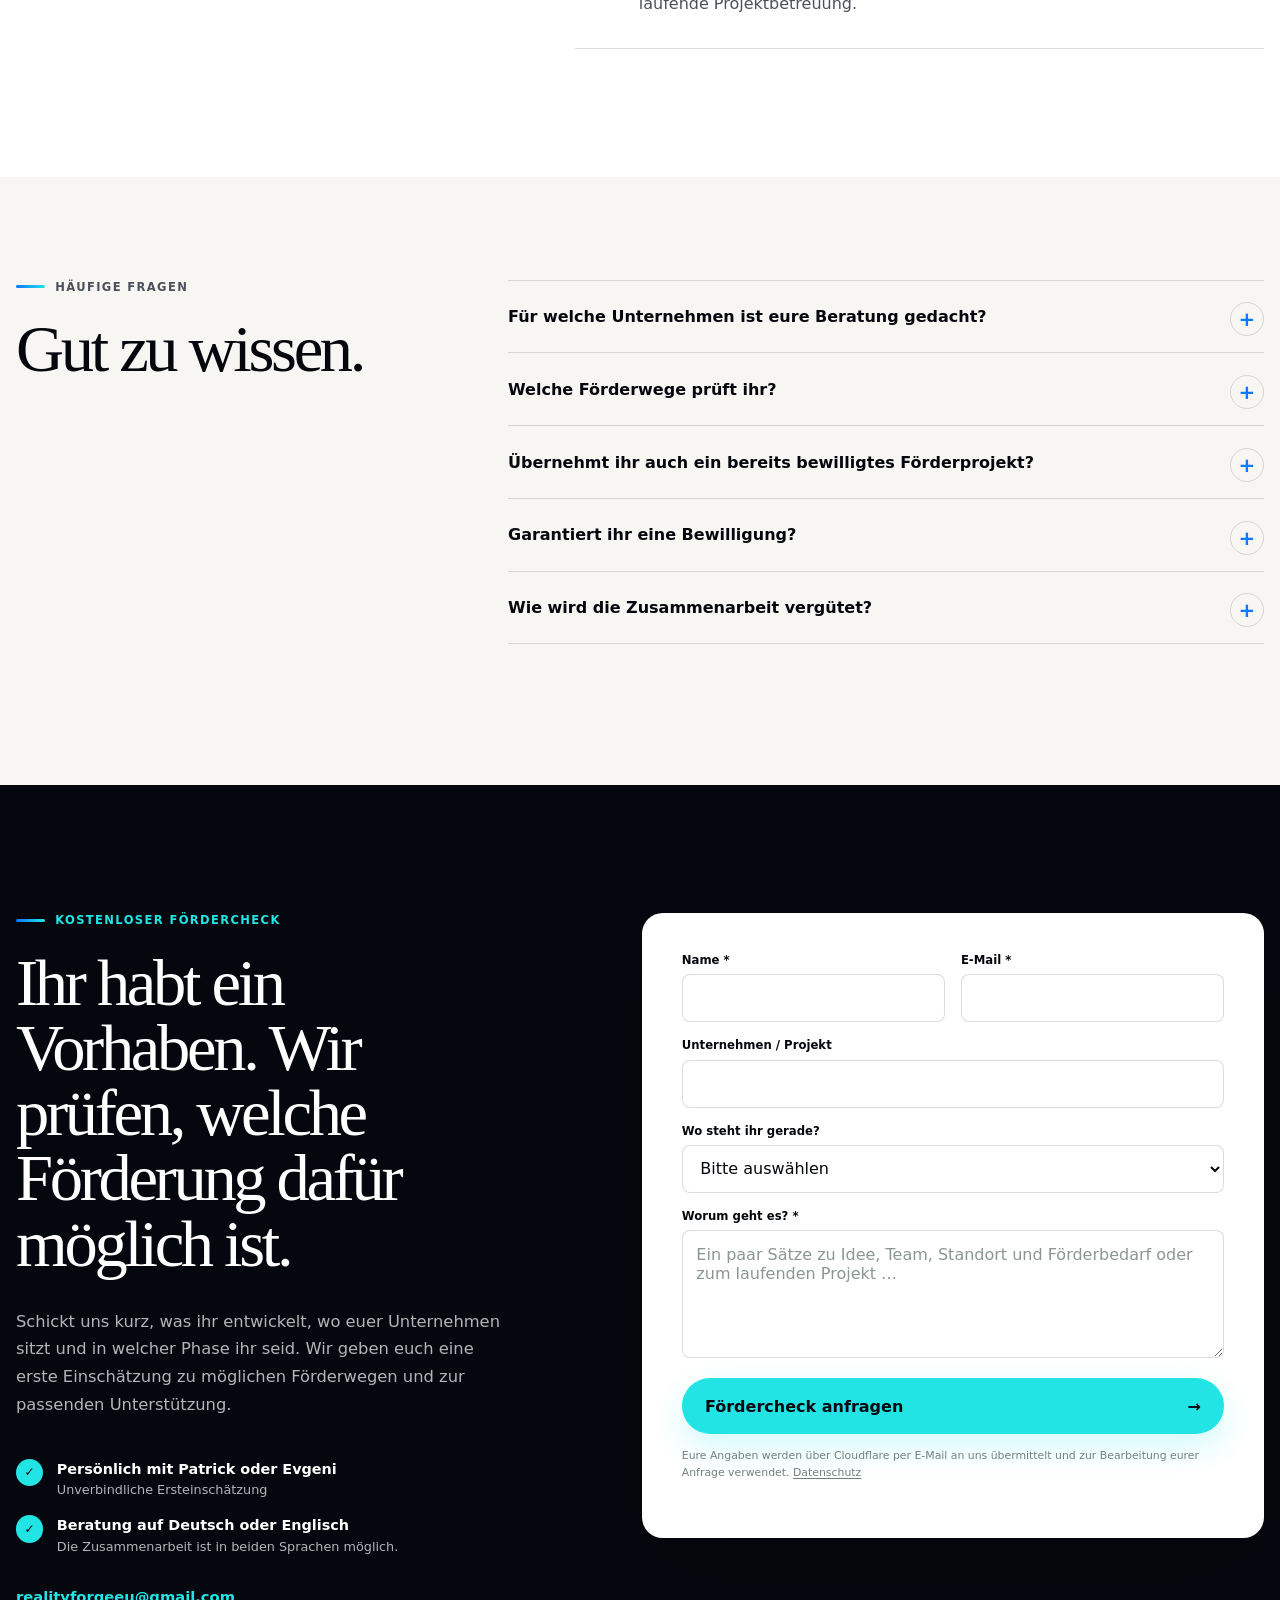
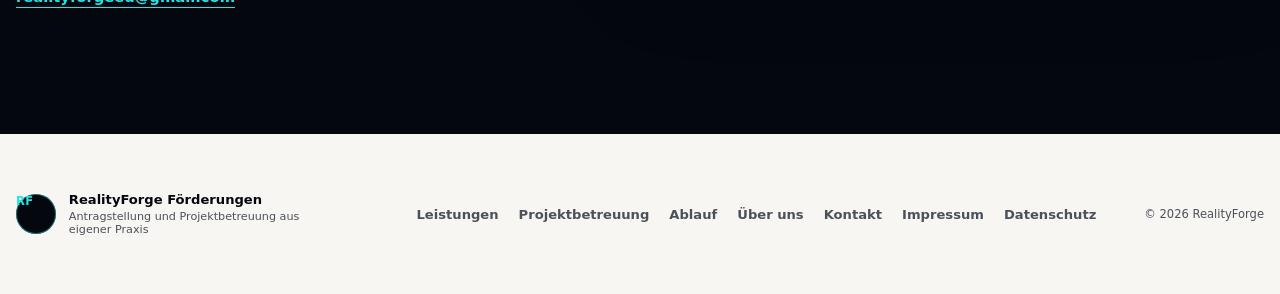
==== commit a6b4bbe3: "Enable contact form delivery through Cloudflare" ====
--- a/index.html
+++ b/index.html
@@ -43,8 +43,8 @@
         themeColor.setAttribute("content", theme === "dark" ? "#090d14" : "#f8f6f2");
       })();
     </script>
-    <link rel="stylesheet" href="/styles.css">
-    <script src="/script.js" defer></script>
+    <link rel="stylesheet" href="/styles.css?v=contact-20260923">
+    <script src="/script.js?v=contact-20260923" defer></script>
   </head>
   <body>
     <a class="skip-link" href="#main-content">Zum Inhalt springen</a>
@@ -478,20 +478,20 @@
           <a class="contact-email" href="mailto:realityforgeeu@gmail.com">realityforgeeu@gmail.com</a>
         </div>
 
-        <form class="contact-form reveal" data-recipient="realityforgeeu@gmail.com">
+        <form class="contact-form reveal" action="https://realityforge-foerderungen-contact.realityforgeeu.workers.dev/" method="post" aria-describedby="contact-privacy">
           <div class="field-row">
             <label>
               <span>Name *</span>
-              <input type="text" name="name" autocomplete="name" required>
+              <input type="text" name="name" autocomplete="name" maxlength="120" required>
             </label>
             <label>
               <span>E-Mail *</span>
-              <input type="email" name="email" autocomplete="email" required>
+              <input type="email" name="email" autocomplete="email" maxlength="254" required>
             </label>
           </div>
           <label>
             <span>Unternehmen / Projekt</span>
-            <input type="text" name="startup" autocomplete="organization">
+            <input type="text" name="startup" autocomplete="organization" maxlength="200">
           </label>
           <label>
             <span>Wo steht ihr gerade?</span>
@@ -506,11 +506,15 @@
           </label>
           <label>
             <span>Worum geht es? *</span>
-            <textarea name="message" rows="5" required placeholder="Ein paar Sätze zu Idee, Team, Standort und Förderbedarf oder zum laufenden Projekt …"></textarea>
+            <textarea name="message" rows="5" maxlength="5000" required placeholder="Ein paar Sätze zu Idee, Team, Standort und Förderbedarf oder zum laufenden Projekt …"></textarea>
           </label>
-          <button class="button button-primary button-submit" type="submit">Fördercheck anfragen <span aria-hidden="true">→</span></button>
-          <p class="form-note">Beim Absenden öffnet sich euer E-Mail-Programm. Auf dieser Website werden keine Formulardaten gespeichert.</p>
-          <p class="form-status" role="status" aria-live="polite"></p>
+          <div class="form-honeypot" aria-hidden="true" inert>
+            <label>Website (bitte leer lassen)<input type="text" name="website" tabindex="-1" autocomplete="off"></label>
+          </div>
+          <button class="button button-primary button-submit" type="submit" disabled><span class="submit-label">Fördercheck anfragen</span> <span aria-hidden="true">→</span></button>
+          <p class="form-note" id="contact-privacy">Eure Angaben werden über Cloudflare per E-Mail an uns übermittelt und zur Bearbeitung eurer Anfrage verwendet. <a href="https://realityforge.eu/privacy-policy/">Datenschutz</a></p>
+          <noscript><p class="form-note">Für das Formular ist JavaScript erforderlich. Schreibt uns alternativ an <a href="mailto:realityforgeeu@gmail.com">realityforgeeu@gmail.com</a>.</p></noscript>
+          <p class="form-status" role="status" aria-live="polite" aria-atomic="true" tabindex="-1"></p>
         </form>
       </section>
     </main>
--- a/styles.css
+++ b/styles.css
@@ -1480,6 +1480,21 @@
   justify-content: space-between;
 }
 
+.button-submit:disabled {
+  cursor: wait;
+  opacity: 0.7;
+  transform: none;
+}
+
+.form-honeypot {
+  position: absolute;
+  width: 1px;
+  height: 1px;
+  overflow: hidden;
+  clip-path: inset(50%);
+  white-space: nowrap;
+}
+
 .form-note,
 .form-status {
   color: var(--form-muted);
@@ -1494,6 +1509,22 @@
 .form-status {
   min-height: 1em;
   margin: 0.35rem 0 0;
+}
+
+.form-status:not(:empty) {
+  margin-top: 1rem;
+  padding: 0.8rem 1rem;
+  border: 1px solid var(--line);
+  border-left: 3px solid var(--orange);
+  border-radius: 0.5rem;
+  background: var(--field-surface);
+  color: var(--ink);
+  font-size: 0.8rem;
+}
+
+.form-note a {
+  color: inherit;
+  text-underline-offset: 0.2em;
 }
 
 .site-footer {
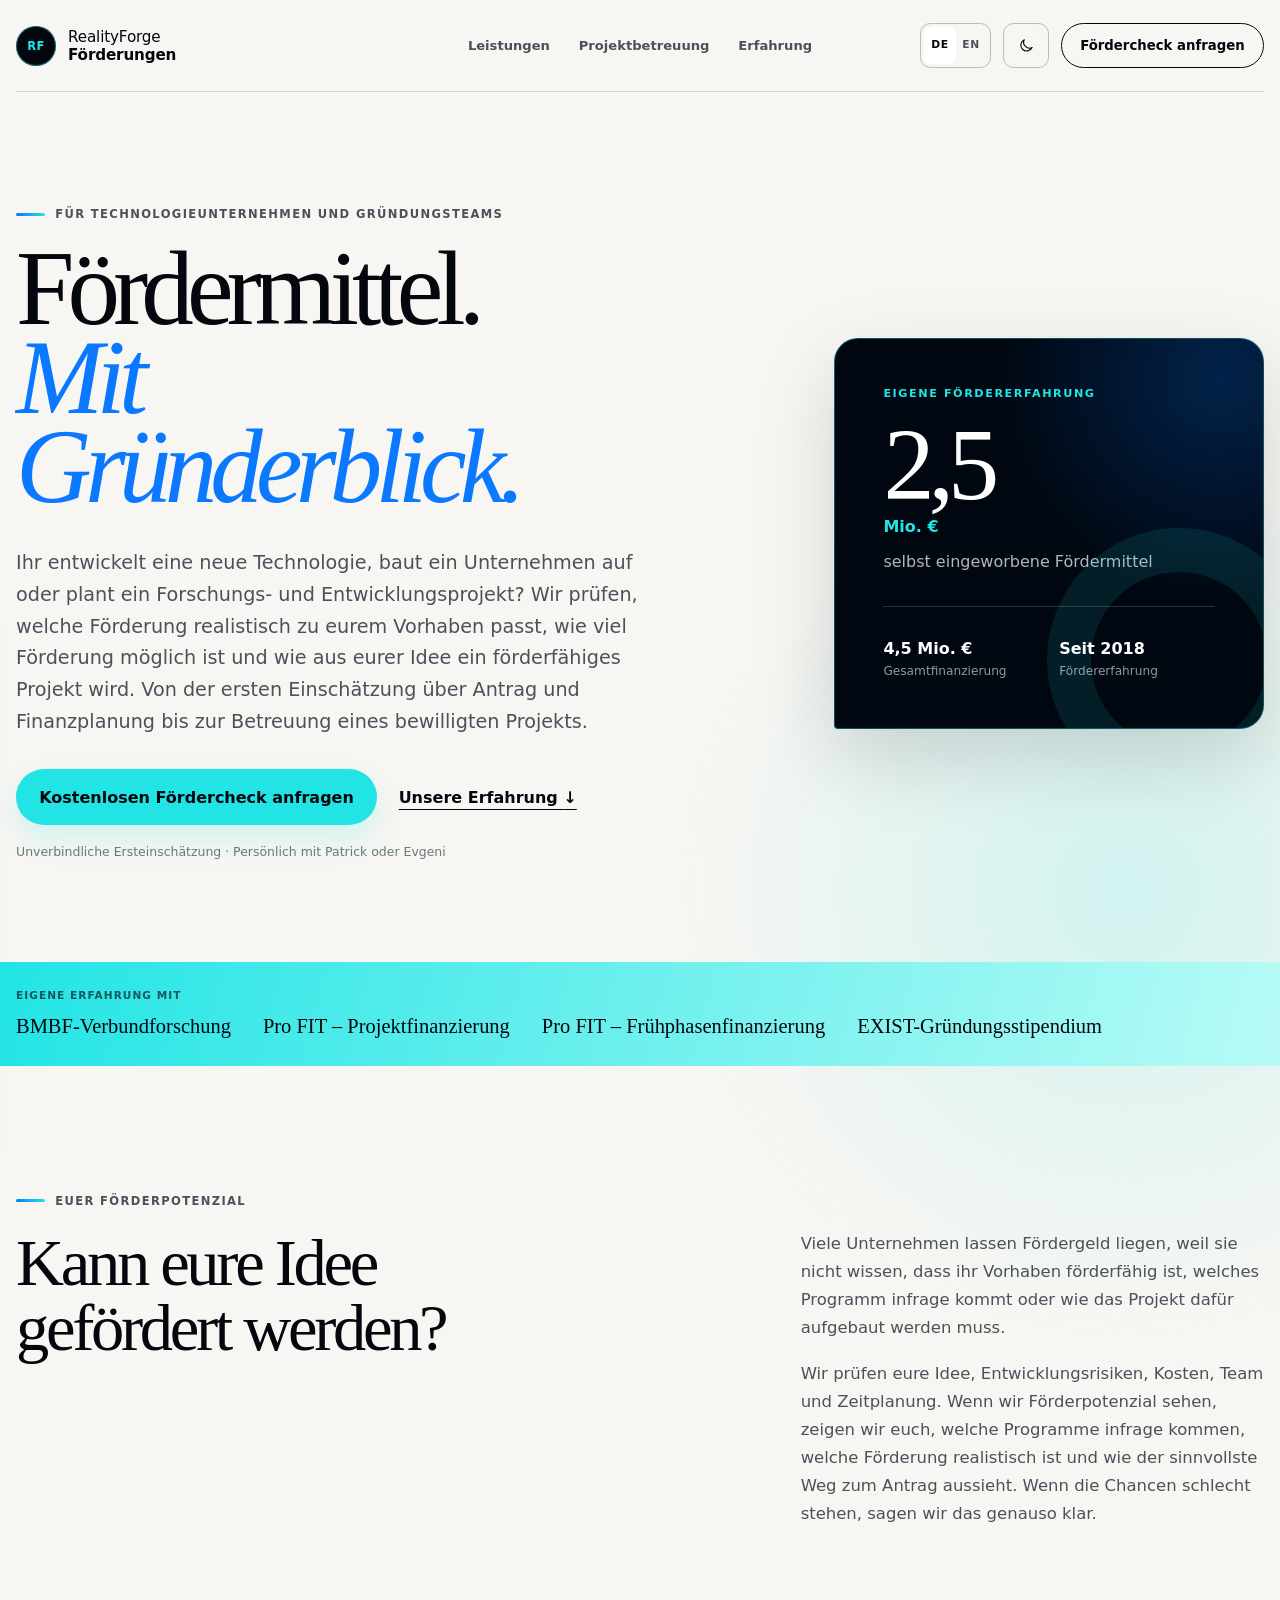
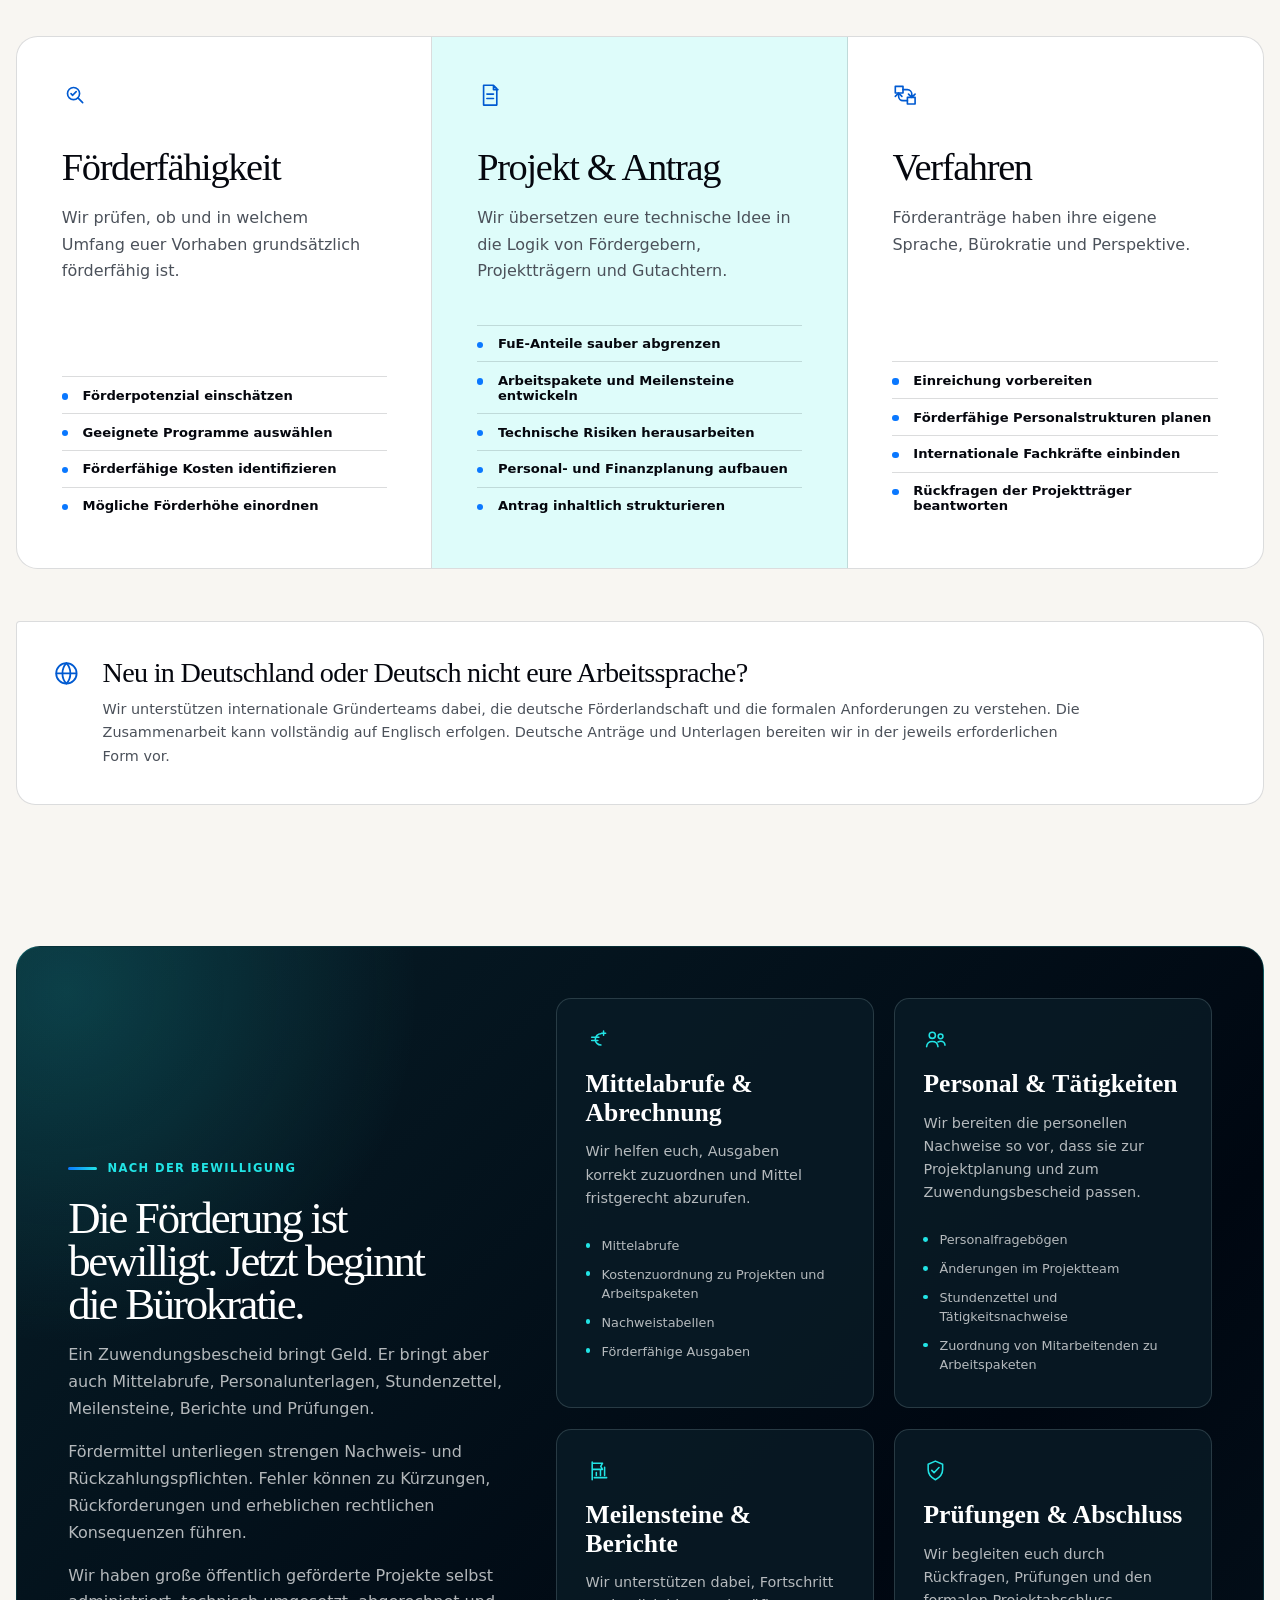
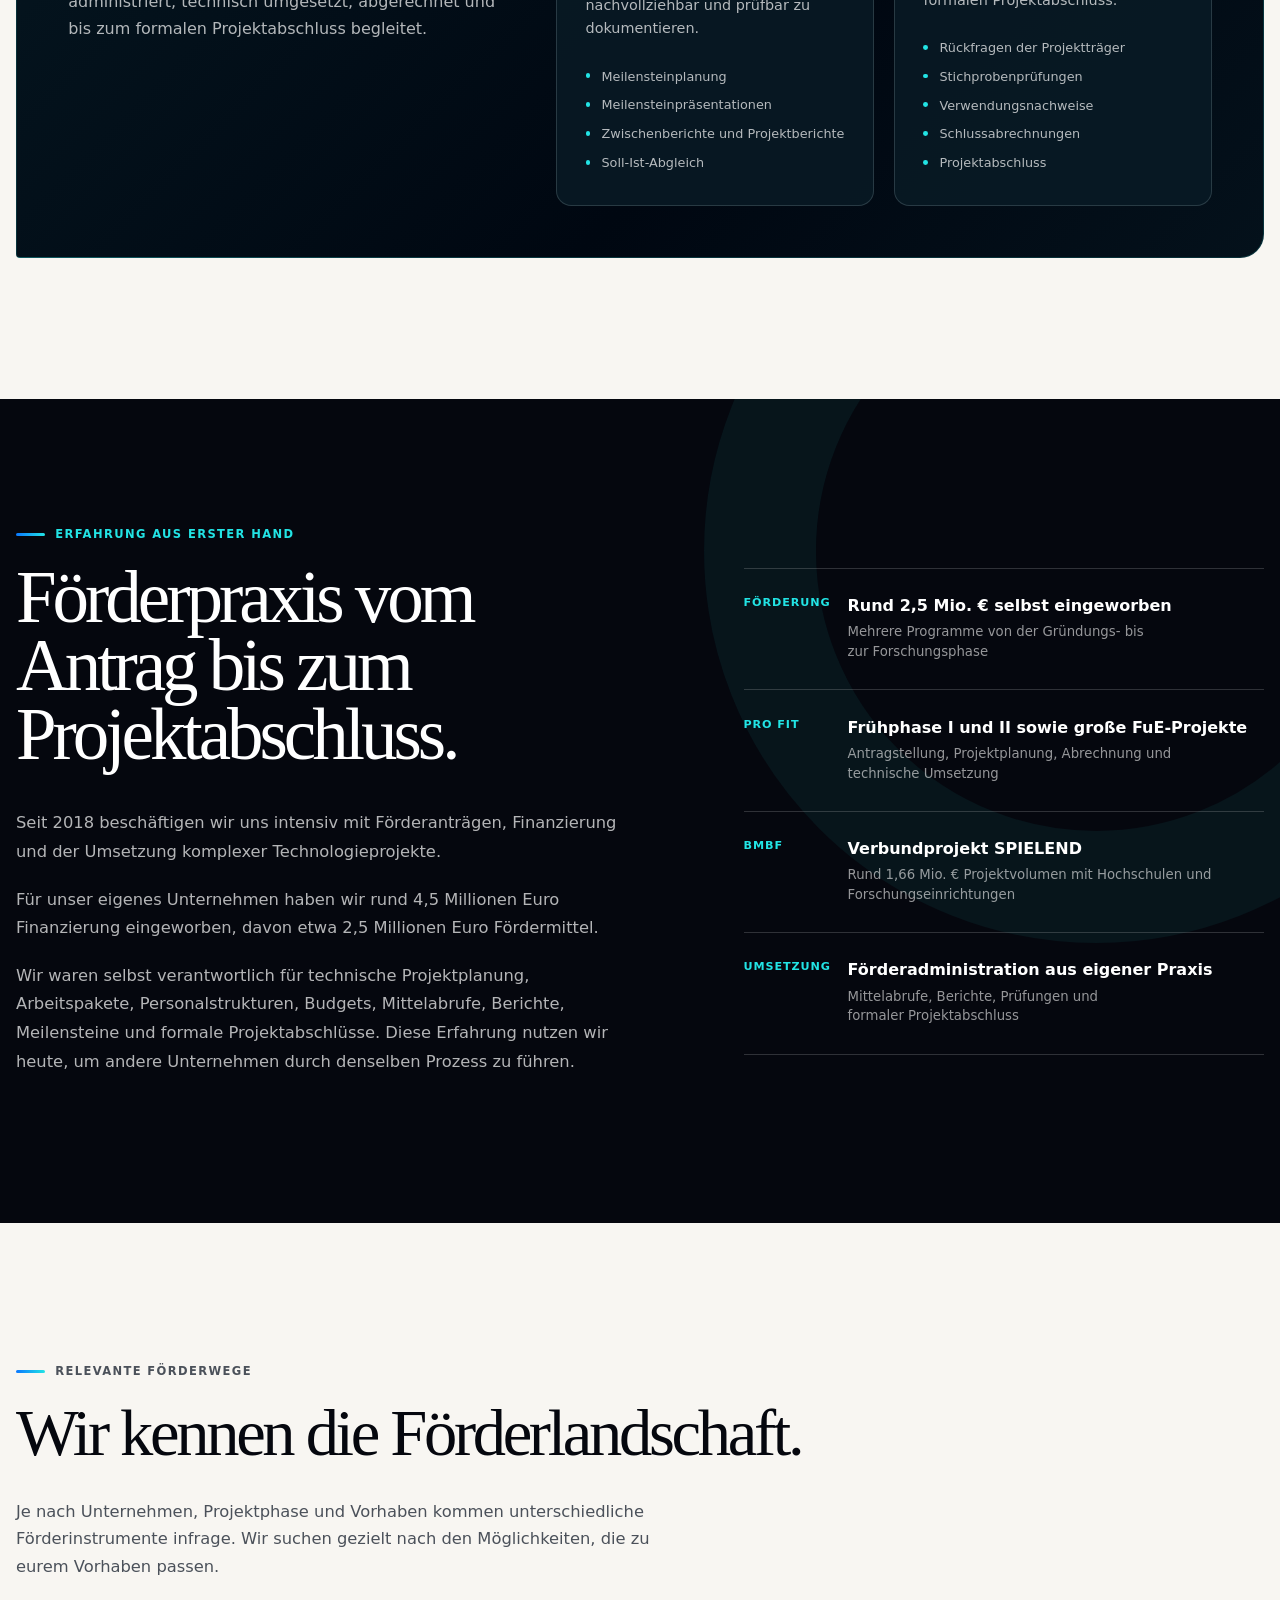
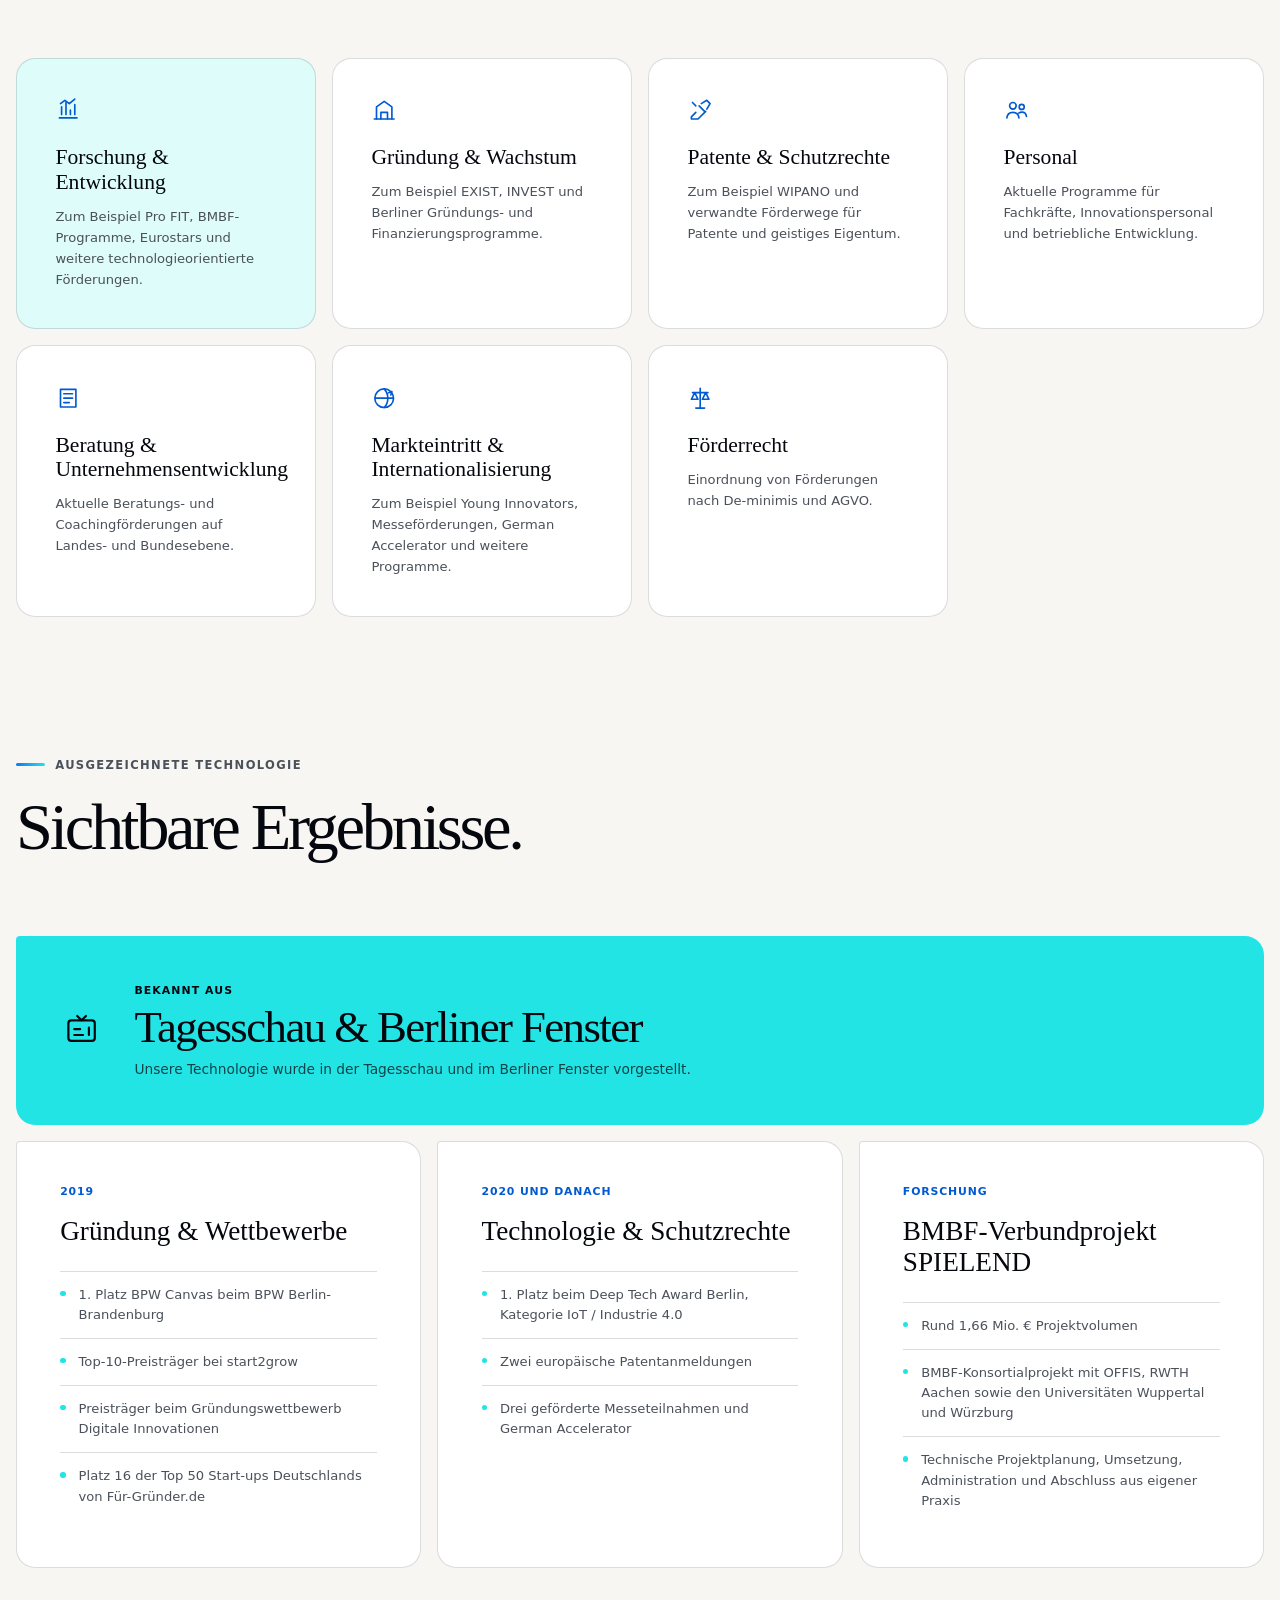
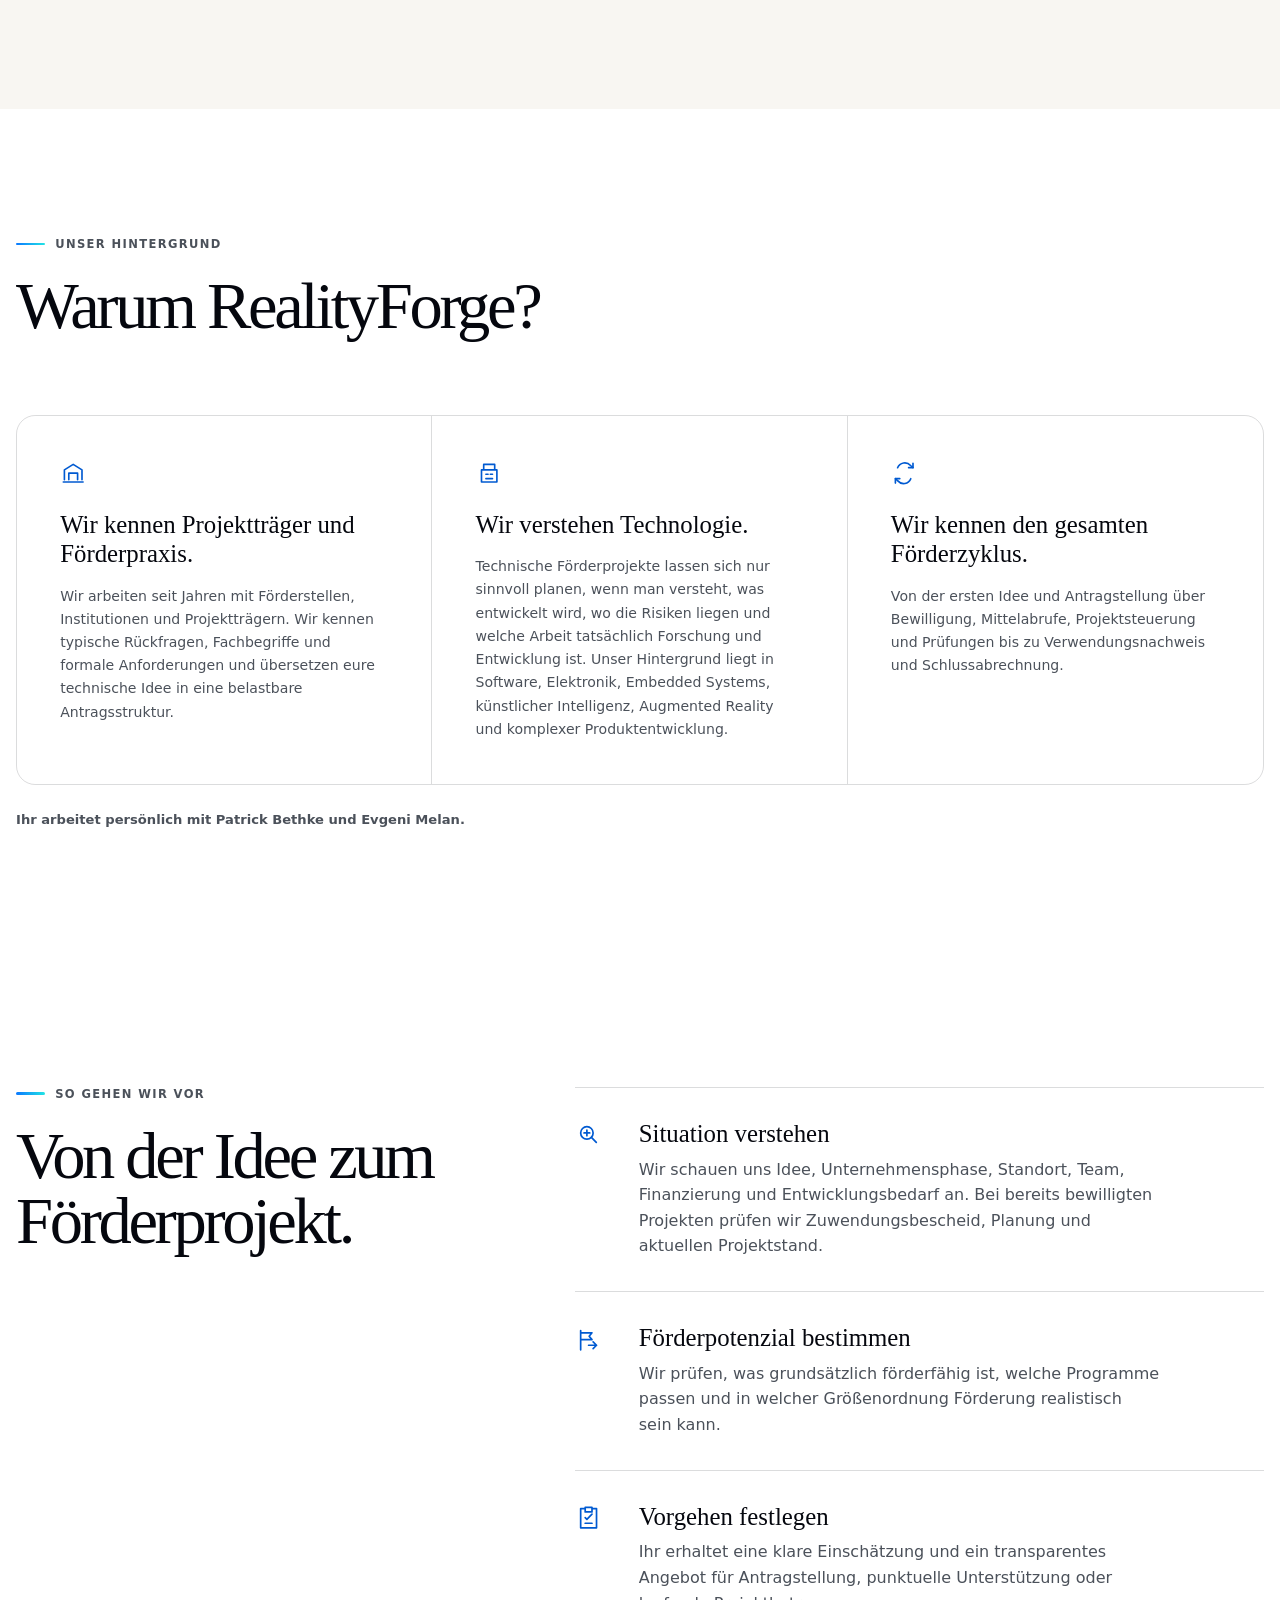
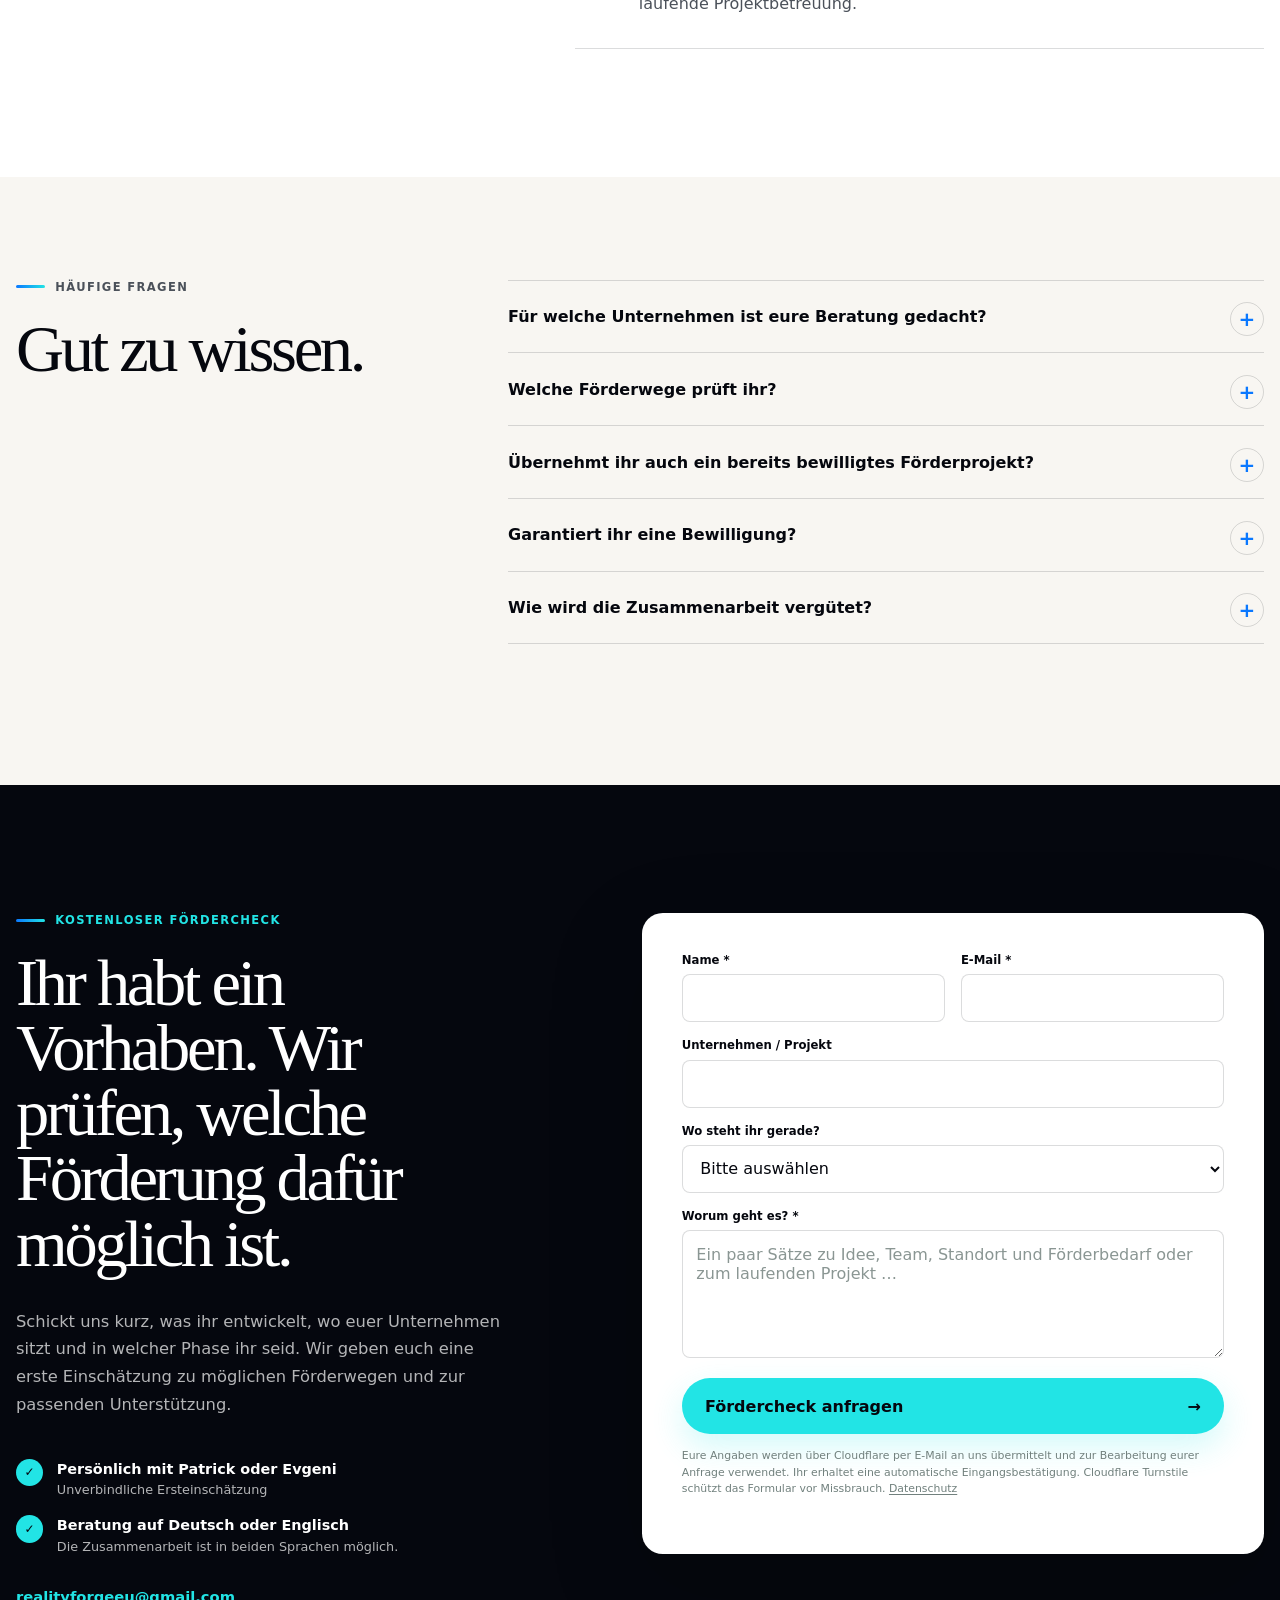
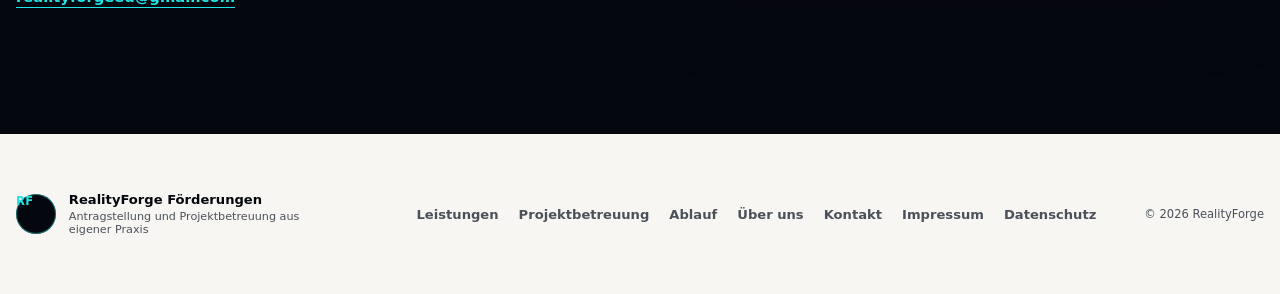
==== commit a1efde4c: "Send automatic contact enquiry acknowledgements" ====
--- a/index.html
+++ b/index.html
@@ -44,7 +44,8 @@
       })();
     </script>
     <link rel="stylesheet" href="/styles.css?v=contact-20260923">
-    <script src="/script.js?v=contact-20260923" defer></script>
+    <script src="/script.js?v=contact-confirmation-20260923" defer></script>
+    <script src="https://challenges.cloudflare.com/turnstile/v0/api.js" async defer></script>
   </head>
   <body>
     <a class="skip-link" href="#main-content">Zum Inhalt springen</a>
@@ -511,8 +512,9 @@
           <div class="form-honeypot" aria-hidden="true" inert>
             <label>Website (bitte leer lassen)<input type="text" name="website" tabindex="-1" autocomplete="off"></label>
           </div>
+          <div class="cf-turnstile" data-sitekey="0x4AAAAAAFBBonMTab_lwZoF" data-action="contact" data-appearance="interaction-only" data-size="compact" data-language="de"></div>
           <button class="button button-primary button-submit" type="submit" disabled><span class="submit-label">Fördercheck anfragen</span> <span aria-hidden="true">→</span></button>
-          <p class="form-note" id="contact-privacy">Eure Angaben werden über Cloudflare per E-Mail an uns übermittelt und zur Bearbeitung eurer Anfrage verwendet. <a href="https://realityforge.eu/privacy-policy/">Datenschutz</a></p>
+          <p class="form-note" id="contact-privacy">Eure Angaben werden über Cloudflare per E-Mail an uns übermittelt und zur Bearbeitung eurer Anfrage verwendet. Ihr erhaltet eine automatische Eingangsbestätigung. Cloudflare Turnstile schützt das Formular vor Missbrauch. <a href="https://realityforge.eu/privacy-policy/">Datenschutz</a></p>
           <noscript><p class="form-note">Für das Formular ist JavaScript erforderlich. Schreibt uns alternativ an <a href="mailto:realityforgeeu@gmail.com">realityforgeeu@gmail.com</a>.</p></noscript>
           <p class="form-status" role="status" aria-live="polite" aria-atomic="true" tabindex="-1"></p>
         </form>
